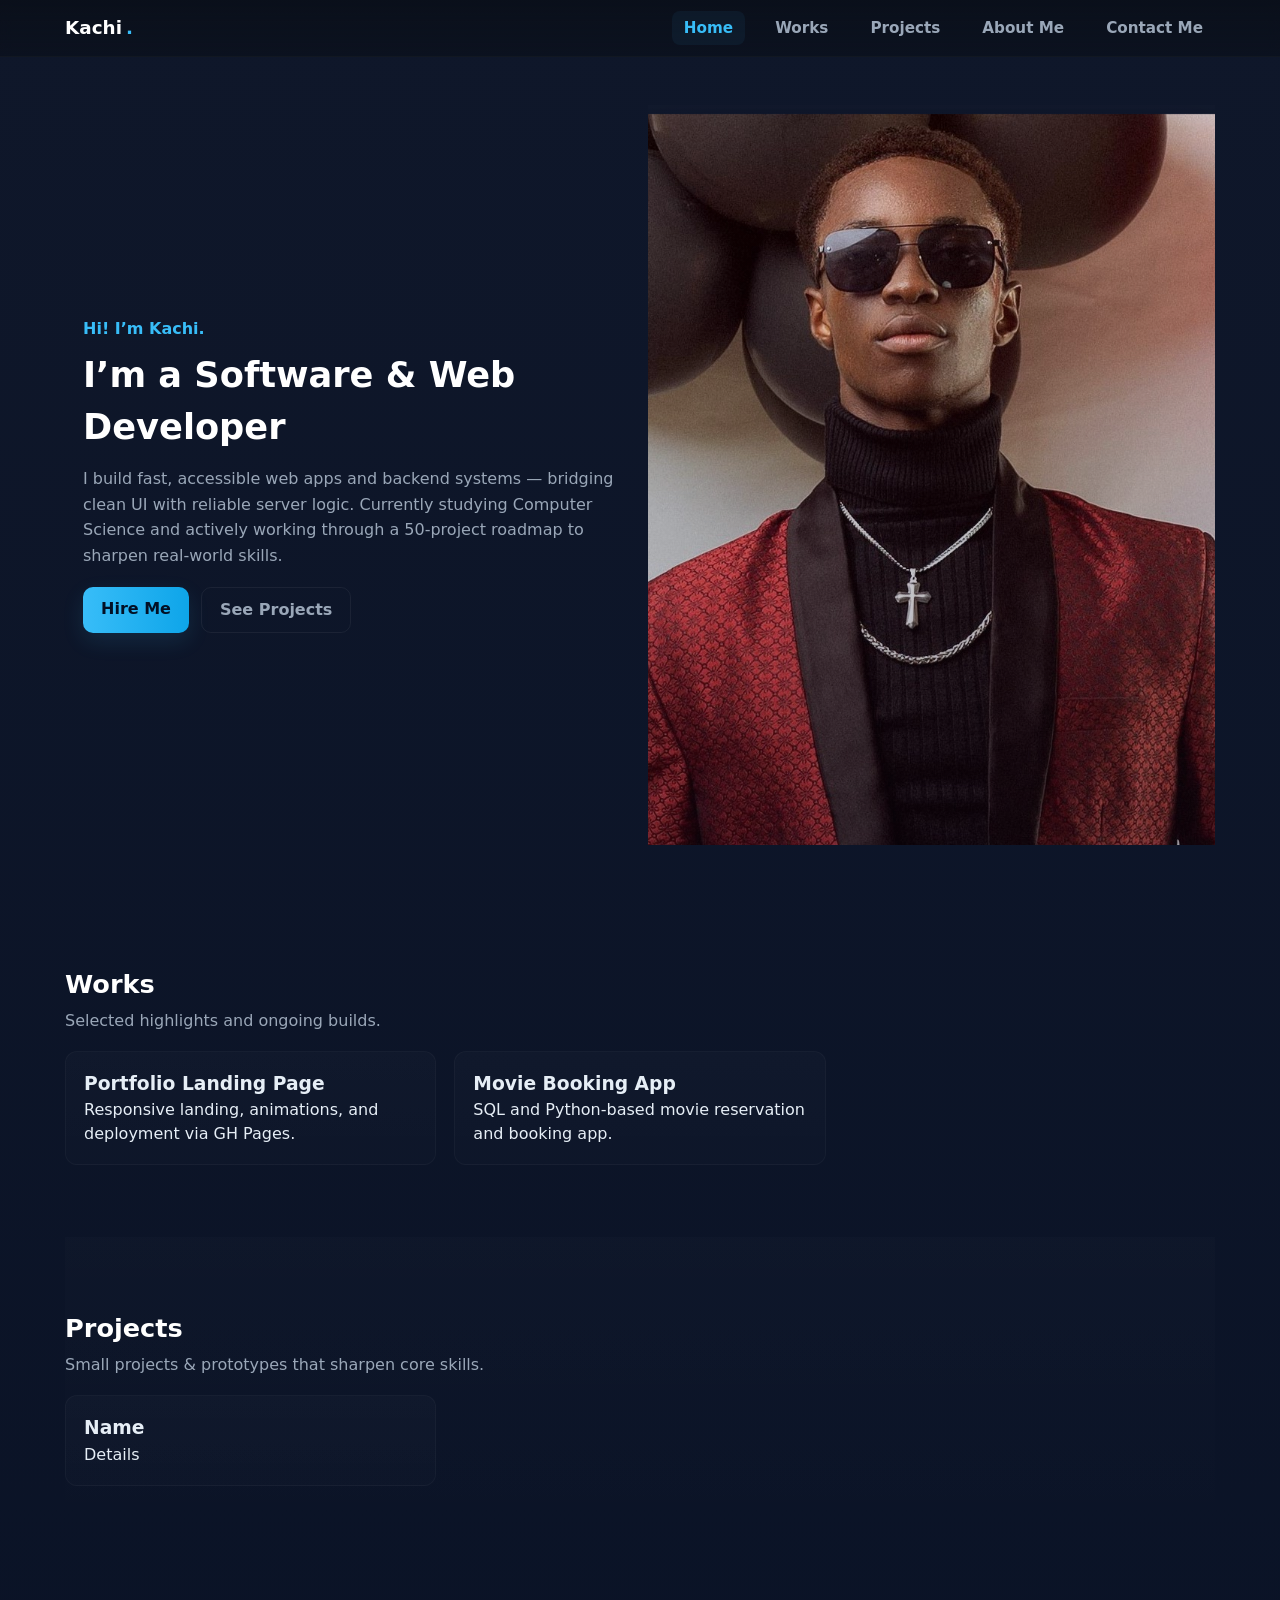
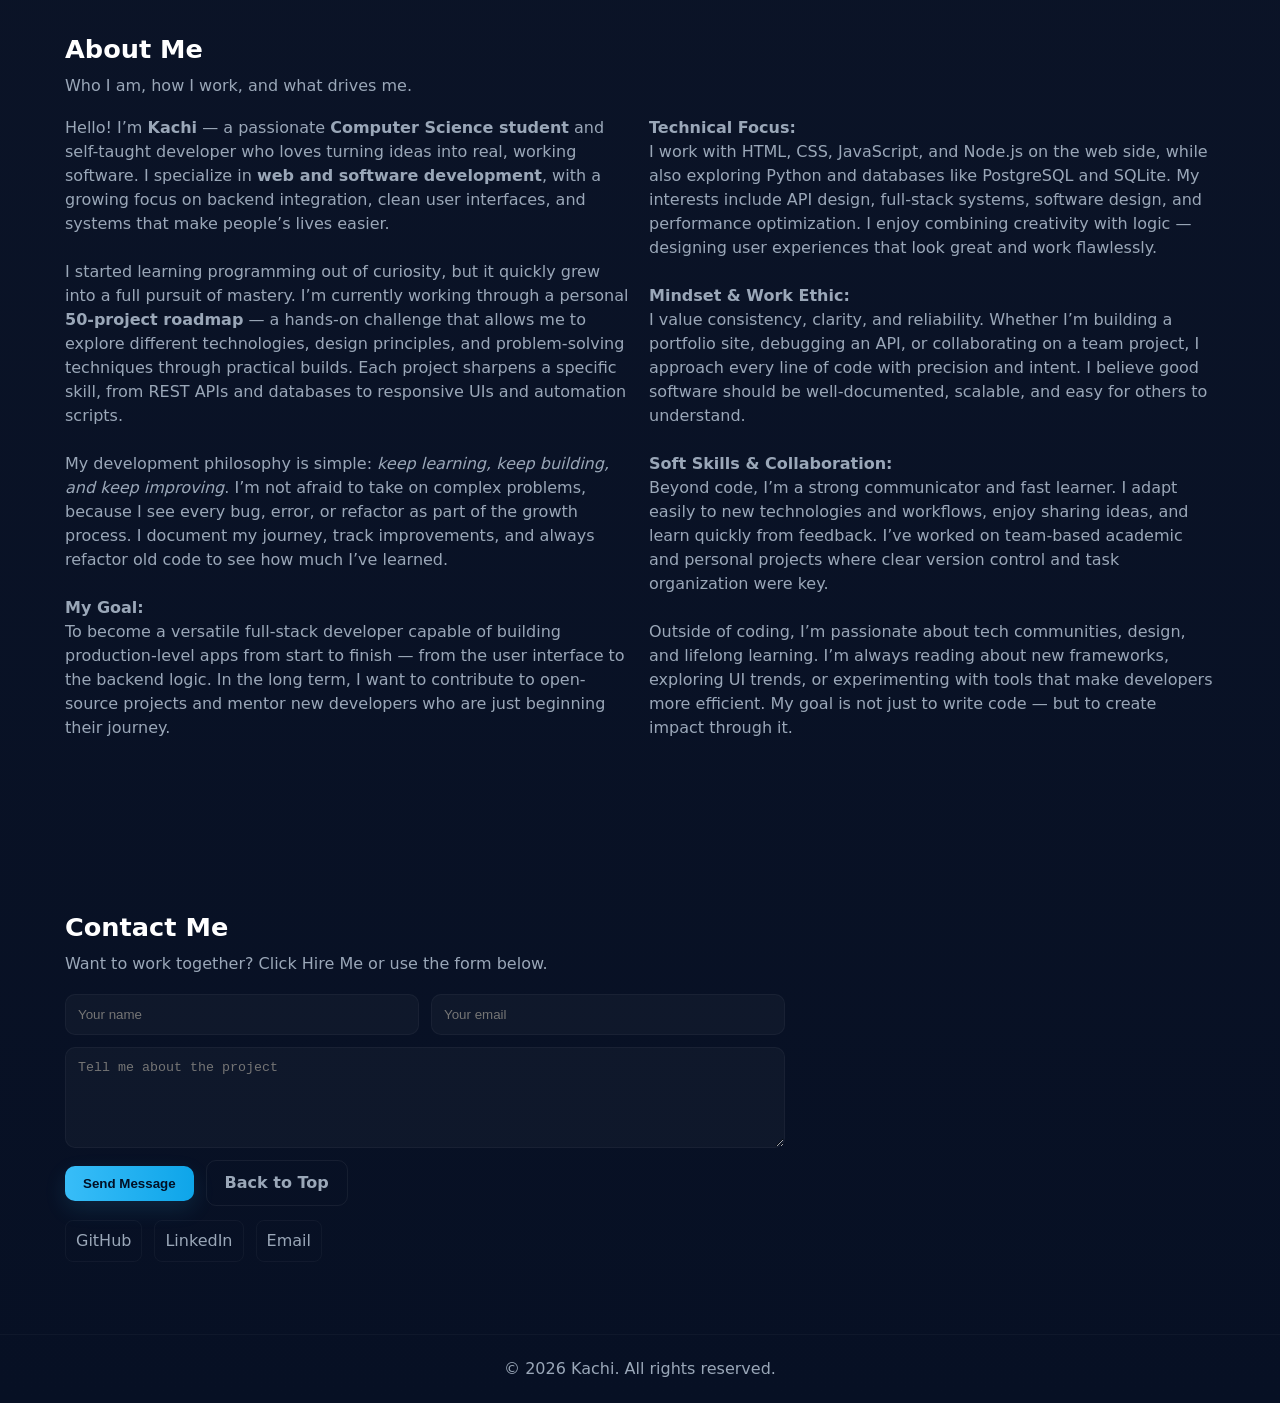
==== index.html @ 2cd8c8a3 "Initial portfolio upload" ====
<!DOCTYPE html>
<html lang="en">
<head>
  <meta charset="utf-8" />
  <meta name="viewport" content="width=device-width, initial-scale=1" />
  <title>Kachi — Software & Web Developer</title>
  <link rel="stylesheet" href="style.css" />
  <script defer src="script.js"></script>
</head>
<body>
  <!-- NAV -->
  <header class="site-header" id="siteHeader">
    <nav class="nav container">
      <a class="brand" href="#home">Kachi<span class="dot">.</span></a>

      <!-- mobile hamburger -->
      <button id="hamburger" class="hamburger" aria-label="Open menu" aria-expanded="false">
        <span class="ham-line"></span>
        <span class="ham-line"></span>
        <span class="ham-line"></span>
      </button>

      <ul class="nav-list" id="navList">
        <li><a href="#home" class="nav-link">Home</a></li>
        <li><a href="#works" class="nav-link">Works</a></li>
        <li><a href="#projects" class="nav-link">Projects</a></li>
        <li><a href="#about" class="nav-link">About Me</a></li>
        <li><a href="#contact" class="nav-link">Contact Me</a></li>
      </ul>
    </nav>
  </header>

  <main>
    <!-- HERO (split layout) -->
    <section id="home" class="hero container">
      <div class="hero-left">
        <div class="intro">
          <p class="lead">Hi! I’m <strong>Kachi</strong>.</p>
          <h1 class="hero-title">I’m a Software &amp; Web Developer</h1>
          <p class="hero-desc">
            I build fast, accessible web apps and backend systems — bridging clean UI with reliable server logic.
            Currently studying Computer Science and actively working through a 50-project roadmap to sharpen real-world skills.
          </p>

          <div class="hero-cta">
            <a class="btn hire-me" href="#contact">Hire Me</a>
            <a class="btn ghost" href="#projects">See Projects</a>
          </div>
        </div>
      </div>

      <div class="hero-right" aria-hidden="true">
        <!-- replace src with your image path -->
        <img src="images/kachi.jpg" alt="Photo of Kachi" class="profile-photo" />
        <div class="photo-overlay" aria-hidden="true"></div>
      </div>
    </section>

    <!-- WORKS -->
    <section id="works" class="section container">
      <h2 class="section-title">Works</h2>
      <p class="section-sub">Selected highlights and ongoing builds.</p>
      <div class="grid">
        <a href="https://github.com/onyedikachinzute/portfolio-site-1" target="_blank" >
        <article class="card"> <h3>Portfolio Landing Page</h3> <p>Responsive landing, animations, and deployment via GH Pages.</p> </article>
        </a>
        <a href="https://github.com/onyedikachinzute/movie-booking-app" target="_blank" >
        <article class="card"> <h3>Movie Booking App</h3> <p>SQL and Python-based movie reservation and booking app.</p> </article>
        </a>
        <!--
        <article class="card"> <h3>Clinic Booking App</h3> <p>Booking, queue management, admin dashboards.</p> </article>
        <article class="card"> <h3>Clinic Booking App</h3> <p>Booking, queue management, admin dashboards.</p> </article>
        <article class="card"> <h3>Clinic Booking App</h3> <p>Booking, queue management, admin dashboards.</p> </article>
        <article class="card"> <h3>Clinic Booking App</h3> <p>Booking, queue management, admin dashboards.</p> </article>
      -->
      </div>
    </section>

    <!-- PROJECTS -->
    <section id="projects" class="section alt container">
      <h2 class="section-title">Projects</h2>
      <p class="section-sub">Small projects & prototypes that sharpen core skills.</p>
      <div class="grid">
        <article class="card"> <h3>Name</h3> <p>Details</p> </article>        <!--
        <article class="card"> <h3>Name</h3> <p>Details</p> </article>
        <article class="card"> <h3>Name</h3> <p>Details</p> </article>
        <article class="card"> <h3>Name</h3> <p>Details</p> </article>
        <article class="card"> <h3>Name</h3> <p>Details</p> </article>
        <article class="card"> <h3>Name</h3> <p>Details</p> </article>
        <article class="card"> <h3>Name</h3> <p>Details</p> </article>
        <article class="card"> <h3>Name</h3> <p>Details</p> </article>
        <article class="card"> <h3>Name</h3> <p>Details</p> </article>
        <article class="card"> <h3>Name</h3> <p>Details</p> </article>
        <article class="card"> <h3>Name</h3> <p>Details</p> </article>
        <article class="card"> <h3>Name</h3> <p>Details</p> </article>
        <article class="card"> <h3>Name</h3> <p>Details</p> </article>
        <article class="card"> <h3>Name</h3> <p>Details</p> </article>
        <article class="card"> <h3>Name</h3> <p>Details</p> </article>
        <article class="card"> <h3>Name</h3> <p>Details</p> </article>
        <article class="card"> <h3>Name</h3> <p>Details</p> </article>
      -->
      </div>
    </section>

    <!-- ABOUT -->
    <section id="about" class="section container">
  <h2 class="section-title">About Me</h2>
  <p class="section-sub">Who I am, how I work, and what drives me.</p>

  <div class="about-grid">
    <div>
      <p>
        Hello! I’m <strong>Kachi</strong> — a passionate <strong>Computer Science student</strong> and self-taught developer 
        who loves turning ideas into real, working software. I specialize in 
        <strong>web and software development</strong>, with a growing focus on backend integration, clean user interfaces, 
        and systems that make people’s lives easier.
      </p><br>

      <p>
        I started learning programming out of curiosity, but it quickly grew into a full pursuit of mastery. 
        I’m currently working through a personal <strong>50-project roadmap</strong> — a hands-on challenge that allows me 
        to explore different technologies, design principles, and problem-solving techniques through practical builds. 
        Each project sharpens a specific skill, from REST APIs and databases to responsive UIs and automation scripts.
      </p><br>

      <p>
        My development philosophy is simple: <em>keep learning, keep building, and keep improving</em>. 
        I’m not afraid to take on complex problems, because I see every bug, error, or refactor as part of the growth process. 
        I document my journey, track improvements, and always refactor old code to see how much I’ve learned.
      </p><br>

      <p>
        <strong>My Goal:</strong><br>
        To become a versatile full-stack developer capable of building production-level apps from start to finish — 
        from the user interface to the backend logic. In the long term, I want to contribute to open-source projects 
        and mentor new developers who are just beginning their journey.
      </p><br>
    </div>

    <div>
      <p>
        <strong>Technical Focus:</strong><br>
        I work with HTML, CSS, JavaScript, and Node.js on the web side, while also exploring Python and databases like 
        PostgreSQL and SQLite. My interests include API design, full-stack systems, software design, and performance optimization. 
        I enjoy combining creativity with logic — designing user experiences that look great and work flawlessly.
      </p><br>

      <p>
        <strong>Mindset & Work Ethic:</strong><br>
        I value consistency, clarity, and reliability. Whether I’m building a portfolio site, debugging an API, 
        or collaborating on a team project, I approach every line of code with precision and intent. 
        I believe good software should be well-documented, scalable, and easy for others to understand.
      </p><br>

      <p>
        <strong>Soft Skills & Collaboration:</strong><br>
        Beyond code, I’m a strong communicator and fast learner. I adapt easily to new technologies and workflows, 
        enjoy sharing ideas, and learn quickly from feedback. I’ve worked on team-based academic and personal projects 
        where clear version control and task organization were key.
      </p><br>



      <p>
        Outside of coding, I’m passionate about tech communities, design, and lifelong learning. 
        I’m always reading about new frameworks, exploring UI trends, or experimenting with tools that make developers more efficient. 
        My goal is not just to write code — but to create impact through it.
      </p><br>
    </div>
  </div>
</section>


    <!-- CONTACT -->
    <section id="contact" class="section contact container">
      <h2 class="section-title">Contact Me</h2>
      <p class="section-sub">Want to work together? Click Hire Me or use the form below.</p>

      <!-- left-aligned form (constrained width) -->

      <form action="https://formspree.io/f/xvgvzglr" method="POST" class="contact-form" target="_blank">
        <div class="form-row">
          <input type="text" name="name" placeholder="Your name" required />
          <input type="email" name="email" placeholder="Your email" required />
        </div>

        <textarea name="message" placeholder="Tell me about the project" rows="5" required></textarea>

        <div class="form-actions">
          <button class="btn hire-me" type="submit">Send Message</button>
          <a class="btn ghost" href="#home">Back to Top</a>
        </div>
      </form>


      <!-- Social & email links (replace # with your URLs) -->
      <div class="contact-links">
        <a href="https://github.com/onyedikachinzute/" target="_blank" class="link">GitHub</a>
        <a href="https://ng.linkedin.com/in/onyedikachi-nzute-b30162331" target="_blank" class="link">LinkedIn</a>
        <a href="mailto:onyedikachinzute@gmail.com" target="_blank" class="link">Email</a>
      </div>
    </section>

    <footer class="site-footer">
      <div class="container">
        <p>© <span id="yr"></span> Kachi. All rights reserved.</p>
      </div>
    </footer>
  </main>

  <!-- Fixed Back-to-top button (always exists in DOM) -->
  <a href="#home" id="backToTop" class="back-to-top" aria-label="Back to top">↑</a>
</body>
</html>
---- style.css ----
/* -------------------------
   Variables & light resets
   Cleaned and simplified
   ------------------------- */
:root{
  --bg: #0f172a;
  --header-height: 64px; /* adjust if your header height changes */
  --accent: #38bdf8;
  --muted: #9aa7b8;
  --container: 1150px;
  --glass: rgba(255,255,255,0.03);
  --card-radius: 12px;
}

* { box-sizing: border-box; margin: 0; padding: 0; }
html { scroll-padding-top: calc(var(--header-height) + 8px); scroll-behavior: smooth; }
body {
  min-height: 100vh;
  font-family: Inter, system-ui, -apple-system, "Segoe UI", Roboto, "Helvetica Neue", Arial;
  background: linear-gradient(180deg, var(--bg), #071024);
  color: #e6eef6;
  -webkit-font-smoothing: antialiased;
  line-height: 1.5;
}

/* container */
.container { width: calc(100% - 32px); max-width: var(--container); margin: 0 auto; }

/* -------------------------
   Header / nav
   ------------------------- */
.site-header {
  position: sticky;
  top: 0;
  z-index: 2000;
  backdrop-filter: blur(6px);
  background: linear-gradient(180deg, rgba(10,15,25,0.90), rgba(10,15,25,0.60));
  border-bottom: 1px solid rgba(255,255,255,0.03);
  transition: transform .35s ease, box-shadow .25s ease;
}

/* header hidden when scrolling down */
.site-header.hide { transform: translateY(-100%); }

.nav {
  display: flex;
  align-items: center;
  justify-content: space-between;
  padding: 14px 0;
}

/* brand */
.brand { font-weight: 700; font-size: 1.15rem; color: #fff; text-decoration: none; }
.brand .dot { color: var(--accent); margin-left: 4px; }

/* nav list (desktop) */
.nav-list { list-style: none; display: flex; gap: 18px; align-items: center; }
.nav-link {
  color: var(--muted); text-decoration: none; padding: 8px 12px; border-radius: 8px;
  transition: color .2s, transform .18s;
  font-weight: 600; font-size: .95rem;
}
.nav-link:hover { color: #fff; transform: translateY(-3px); }
.nav-link.active { color: var(--accent); background: rgba(56,189,248,0.06); }

/* hamburger (mobile) */
.hamburger { display: none; background: none; border: 0; cursor: pointer; padding: 6px; }
.hamburger .ham-line { display: block; width: 22px; height: 2px; background: var(--accent); margin: 4px 0; border-radius: 2px; }

/* -------------------------
   HERO (split layout)
   ------------------------- */
.hero {
  display: grid;
  grid-template-columns: 1fr 1fr;
  gap: 1rem;
  padding: 48px 0;
  min-height: calc(100vh - var(--header-height));
  align-items: stretch;
}

/* left column */
.hero-left { display: flex; align-items: center; }
.intro { max-width: 680px; padding: 48px 18px; animation: enterUp .6s ease both; }
.lead { color: var(--accent); font-weight: 700; margin-bottom: 8px; }
.hero-title { font-size: 2.2rem; margin: 8px 0; color: #fff; }
.hero-desc { color: var(--muted); margin: 12px 0 18px; line-height: 1.6; }

/* CTAs */
.hero-cta { display: flex; gap: 12px; }
.btn {
  display: inline-block; padding: 10px 18px; border-radius: 10px; font-weight: 700; text-decoration: none;
  transition: transform .18s, box-shadow .18s;
}
.hire-me {
  background: linear-gradient(90deg, var(--accent), #0ea5e9); color: #021025; border: 0;
  box-shadow: 0 8px 22px rgba(56,189,248,0.12);
}
.hire-me:hover { transform: translateY(-4px); box-shadow: 0 14px 36px rgba(56,189,248,0.14); }
.btn.ghost { background: transparent; border: 1px solid rgba(255,255,255,0.06); color: var(--muted); }
.btn.ghost:hover { color: #fff; transform: translateY(-3px); }

/* right column (photo) */
.hero-right {
  position: relative; display: flex; align-items: center; justify-content: center; overflow: hidden;
  background: linear-gradient(180deg, rgba(255,255,255,0.02), rgba(255,255,255,0.00));
}
.profile-photo {
  width: 100%; height: 100%; max-width: 760px; max-height: 720px; object-fit: cover; display:block;
  transform: scale(1.02); opacity: 0; animation: photoEnter .8s .15s forwards; border-radius: 6px;
  box-shadow: 0 30px 80px rgba(2,6,23,0.6);
}
.photo-overlay { position: absolute; inset: 0; pointer-events: none; background: linear-gradient(180deg, rgba(2,6,23,0.0), rgba(2,6,23,0.35)); }

/* -------------------------
   Sections
   ------------------------- */
.section { padding: 72px 0; }
.section-title { font-size: 1.6rem; color: #fff; margin-bottom: 6px; }
.section-sub { color: var(--muted); margin-bottom: 18px; }

.grid { display: grid; grid-template-columns: repeat(3, 1fr); gap: 18px; }

.grid a {
  color: inherit;
  text-decoration: none;
}

.grid a:hover{
  color: lightseagreen;
  transition: 0.5 ease;
}

.card {
  background: linear-gradient(180deg, rgba(255,255,255,0.02), rgba(255,255,255,0.01));
  border: 1px solid rgba(255,255,255,0.03);
  padding: 18px; border-radius: var(--card-radius);
  transition: transform .22s, box-shadow .22s;
}
.card:hover { transform: translateY(-8px); box-shadow: 0 20px 50px rgba(2,6,23,0.6); }
.section.alt { background: linear-gradient(180deg, rgba(255,255,255,0.01), rgba(255,255,255,0.00)); }

/* about grid */
.about-grid { display: grid; grid-template-columns: 1fr 1fr; gap: 18px; color: var(--muted); }

/* contact form - left aligned and constrained */
.contact-form {
  width: 100%;
  max-width: 720px; /* left-aligned width */
  margin: 18px 0 0 0;
  display: flex; flex-direction: column; gap: 12px;
}
.form-row { display: flex; gap: 12px; }
.form-row input, textarea, input[type="text"], input[type="email"] {
  background: var(--glass); border: 1px solid rgba(255,255,255,0.04); padding: 12px; border-radius: 10px; color: #fff; width: 100%;
}
.form-actions { display: flex; gap: 12px; align-items: center; }

/* contact links below form */
.contact-links { margin-top: 14px; display: flex; gap: 12px; align-items: center; }
.contact-links .link {
  color: var(--muted); text-decoration: none; border: 1px solid rgba(255,255,255,0.04); padding: 8px 10px; border-radius: 8px;
}
.contact-links .link:hover { color: #fff; border-color: rgba(56,189,248,0.12); }

/* footer */
.site-footer { padding: 22px 0; background: transparent; border-top: 1px solid rgba(255,255,255,0.03); }
.site-footer p { color: var(--muted); text-align: center; }

/* -------------------------
   Back-to-top button (fixed bottom-left)
   ------------------------- */
.back-to-top {
  position: fixed;
  left: 20px;
  bottom: 20px;
  z-index: 3000;
  width: 48px;
  height: 48px;
  border-radius: 50%;
  display: inline-flex; align-items: center; justify-content: center;
  background: var(--accent);
  color: #021025;
  text-decoration: none;
  font-weight: 700;
  box-shadow: 0 6px 18px rgba(56,189,248,0.25);
  opacity: 0; pointer-events: none; transform: translateY(6px);
  transition: opacity .28s ease, transform .28s ease;
}
.back-to-top.show { opacity: 1; pointer-events: auto; transform: translateY(0); }
.back-to-top:hover { transform: translateY(-4px); background: #0ea5e9; }

/* -------------------------
   Responsive rules (mobile)
   ------------------------- */
@media (max-width: 980px) {
  .hero { grid-template-columns: 1fr; gap: 18px; padding: 28px 0; min-height: 80vh; }
  .hero-right { order: -1; padding-top: 18px; }
  .profile-photo { max-width: 420px; border-radius: 14px; }
  .grid { grid-template-columns: repeat(2, 1fr); }
  .about-grid { grid-template-columns: 1fr; }
}

@media (max-width: 680px) {
  /* mobile nav becomes bottom sliding menu */
  .hamburger { display: block; }
  .nav-list {
    position: fixed;
    left: 0; right: 0; bottom: 0;
    background: #071023;
    padding: 18px 20px;
    display: flex;
    flex-direction: column;
    gap: 10px;
    transform: translateY(100%);
    transition: transform .28s ease;
    z-index: 2500;
  }
  .nav-list.open { transform: translateY(0); }
  .container { width: calc(100% - 28px); }
  .grid { grid-template-columns: 1fr; }
  .hero-title { font-size: 1.5rem; }
  .hero-desc { font-size: .98rem; }
  .btn { padding: 10px 16px; }
  .intro { padding: 8px 6px; }
}

/* Slight entrance animations */
@keyframes enterUp { from { opacity: 0; transform: translateY(12px); } to { opacity: 1; transform: translateY(0); } }
@keyframes photoEnter { from { opacity: 0; transform: scale(1.05) translateY(30px); } to { opacity: 1; transform: scale(1.02) translateY(6px); } }
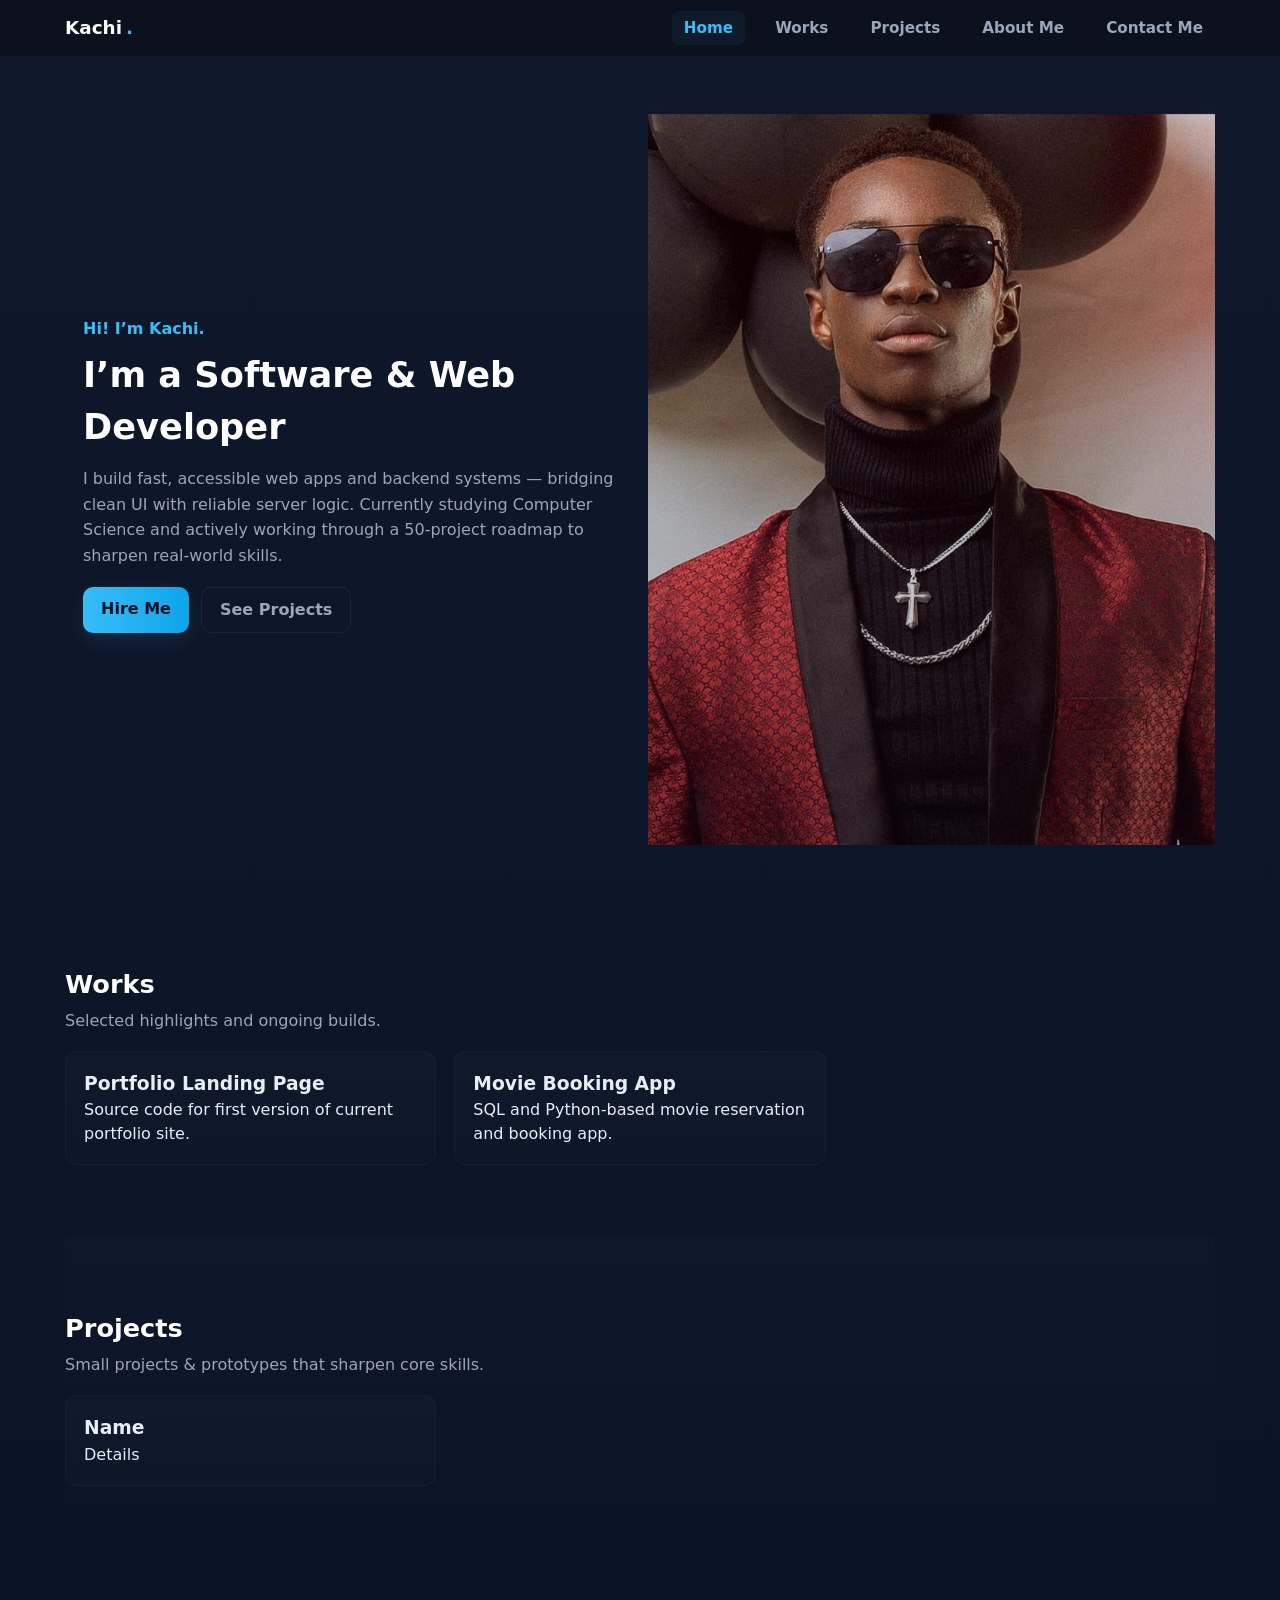
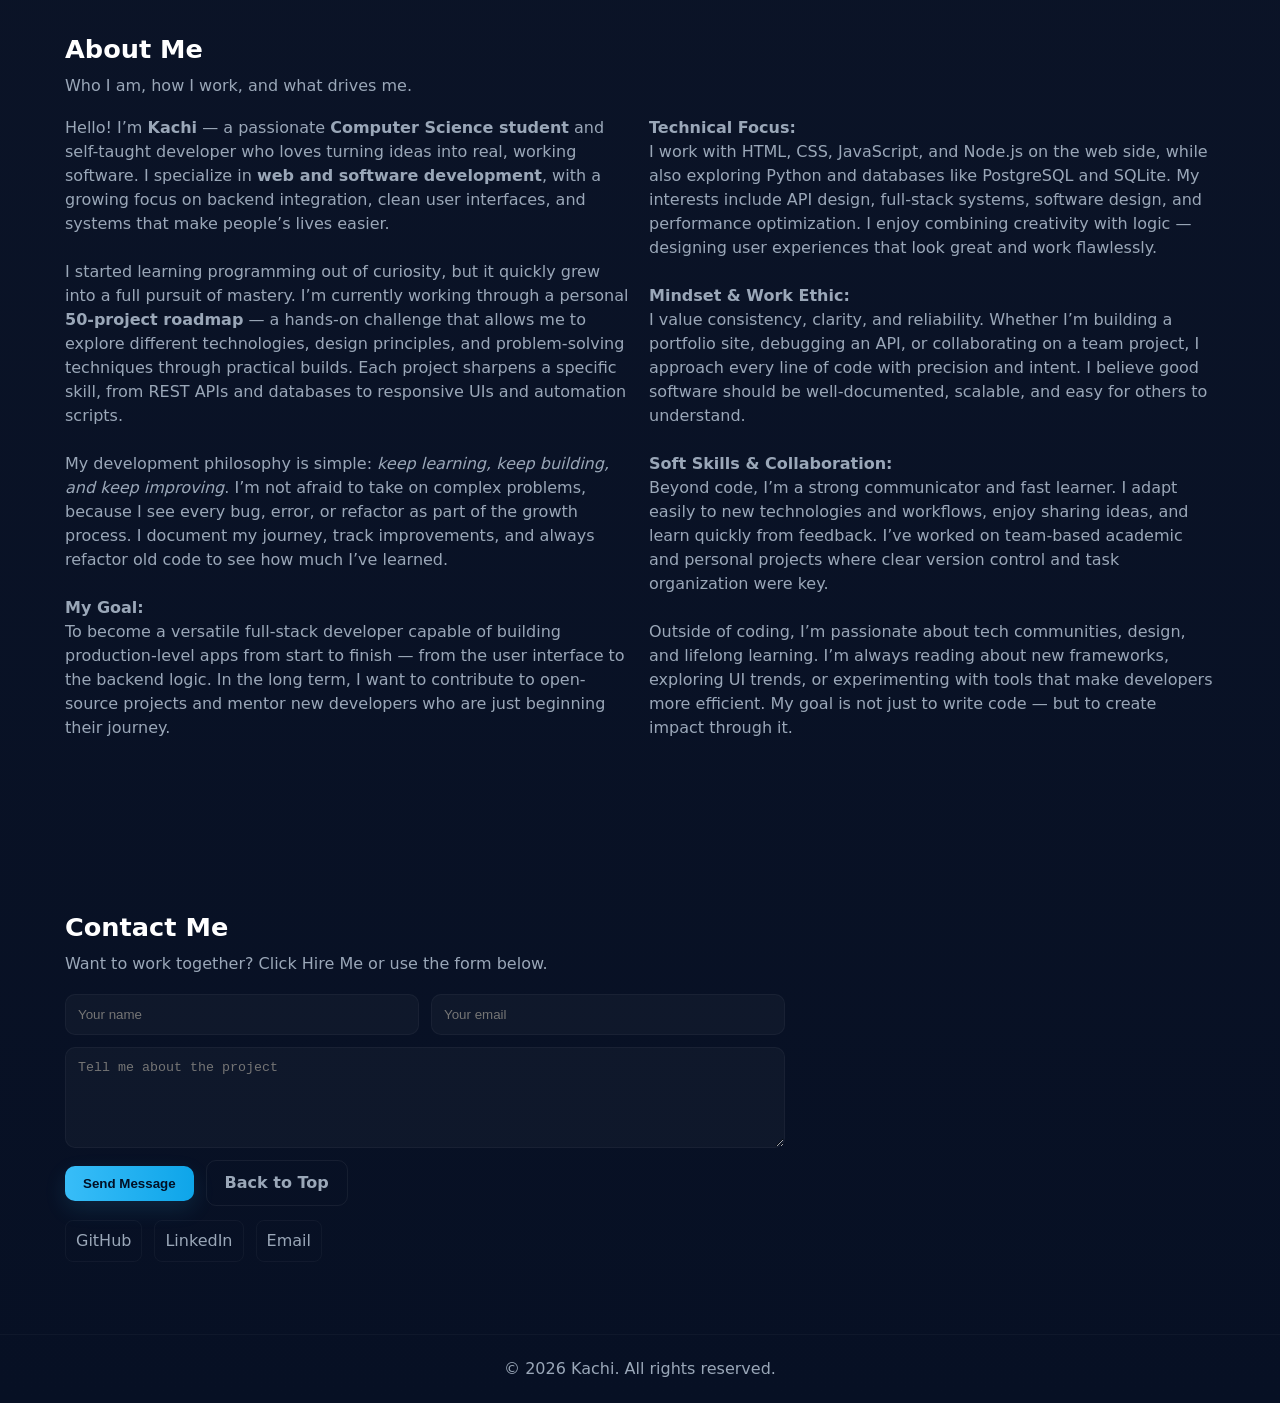
==== commit 35fb05a9: "Update description for Portfolio Landing Page" ====
--- a/index.html
+++ b/index.html
@@ -62,7 +62,7 @@
       <p class="section-sub">Selected highlights and ongoing builds.</p>
       <div class="grid">
         <a href="https://github.com/onyedikachinzute/portfolio-site-1" target="_blank" >
-        <article class="card"> <h3>Portfolio Landing Page</h3> <p>Responsive landing, animations, and deployment via GH Pages.</p> </article>
+        <article class="card"> <h3>Portfolio Landing Page</h3> <p>Source code for first version of current portfolio site.</p> </article>
         </a>
         <a href="https://github.com/onyedikachinzute/movie-booking-app" target="_blank" >
         <article class="card"> <h3>Movie Booking App</h3> <p>SQL and Python-based movie reservation and booking app.</p> </article>
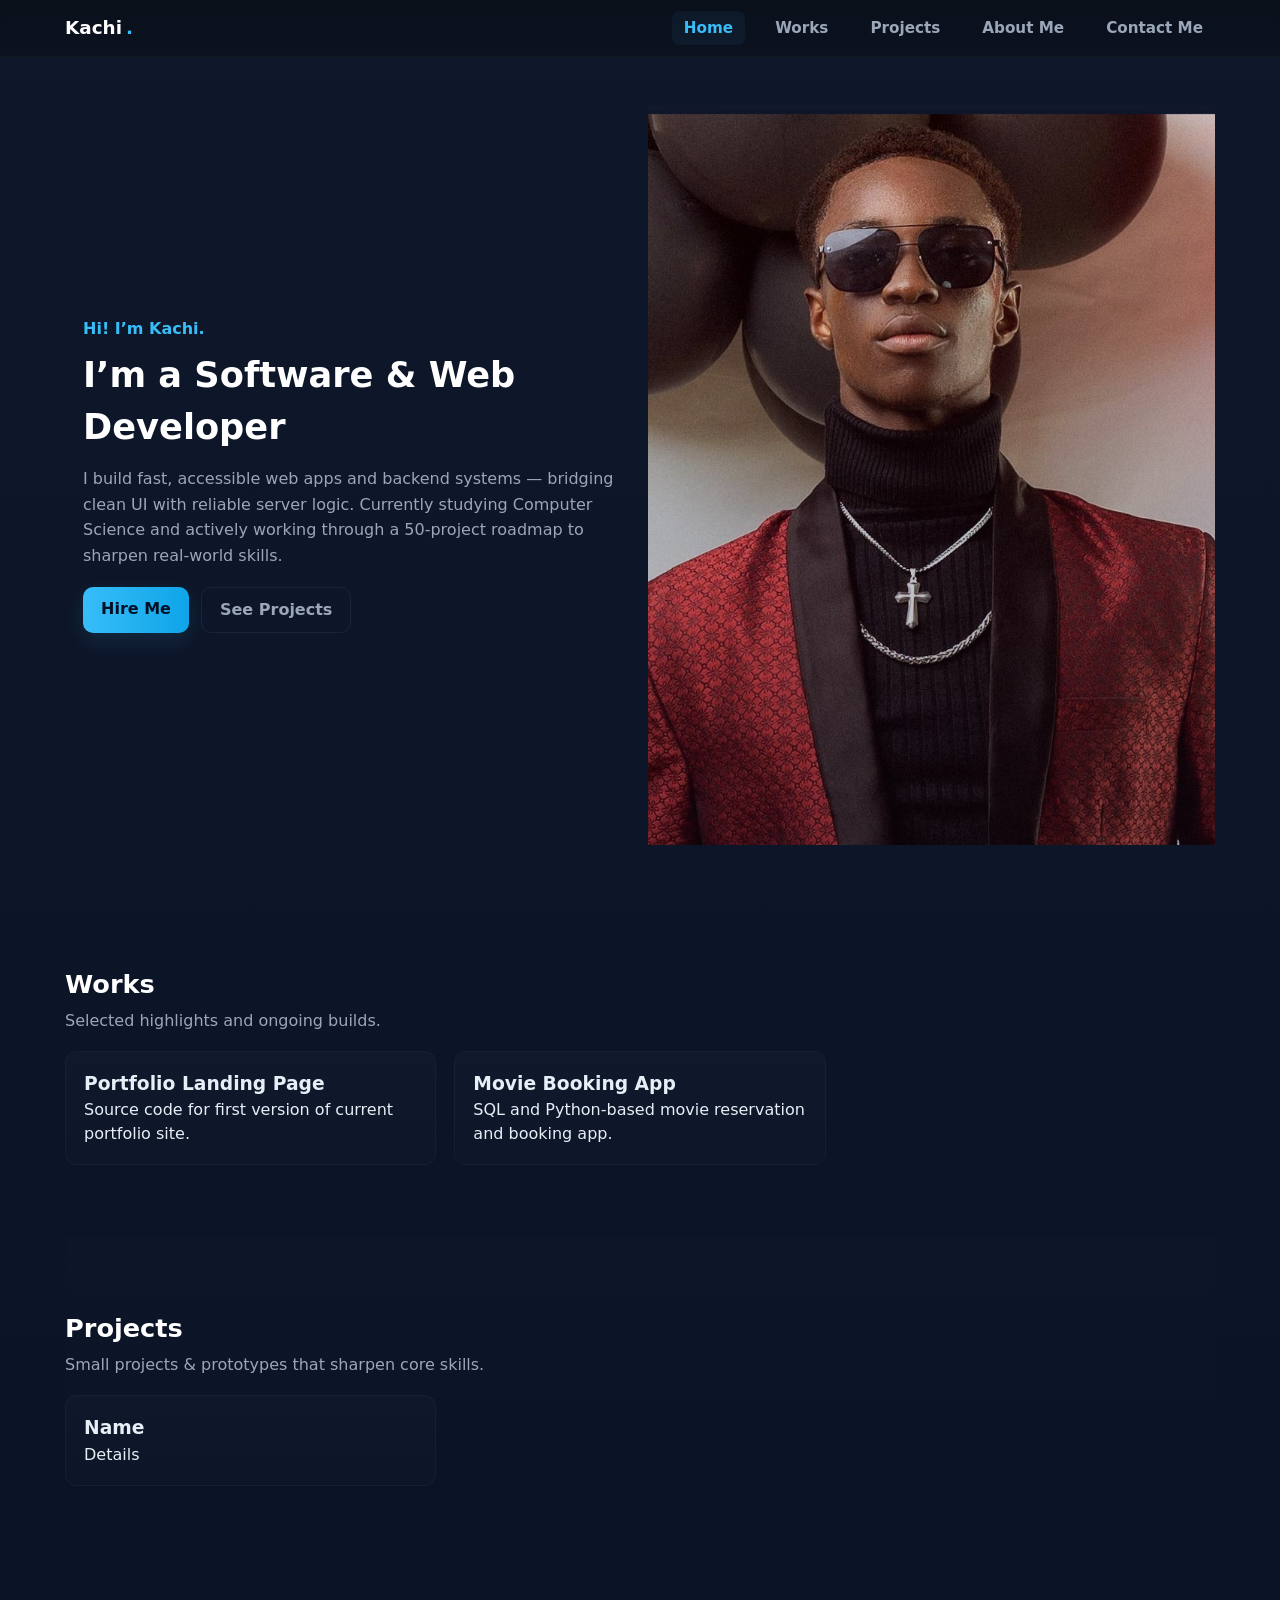
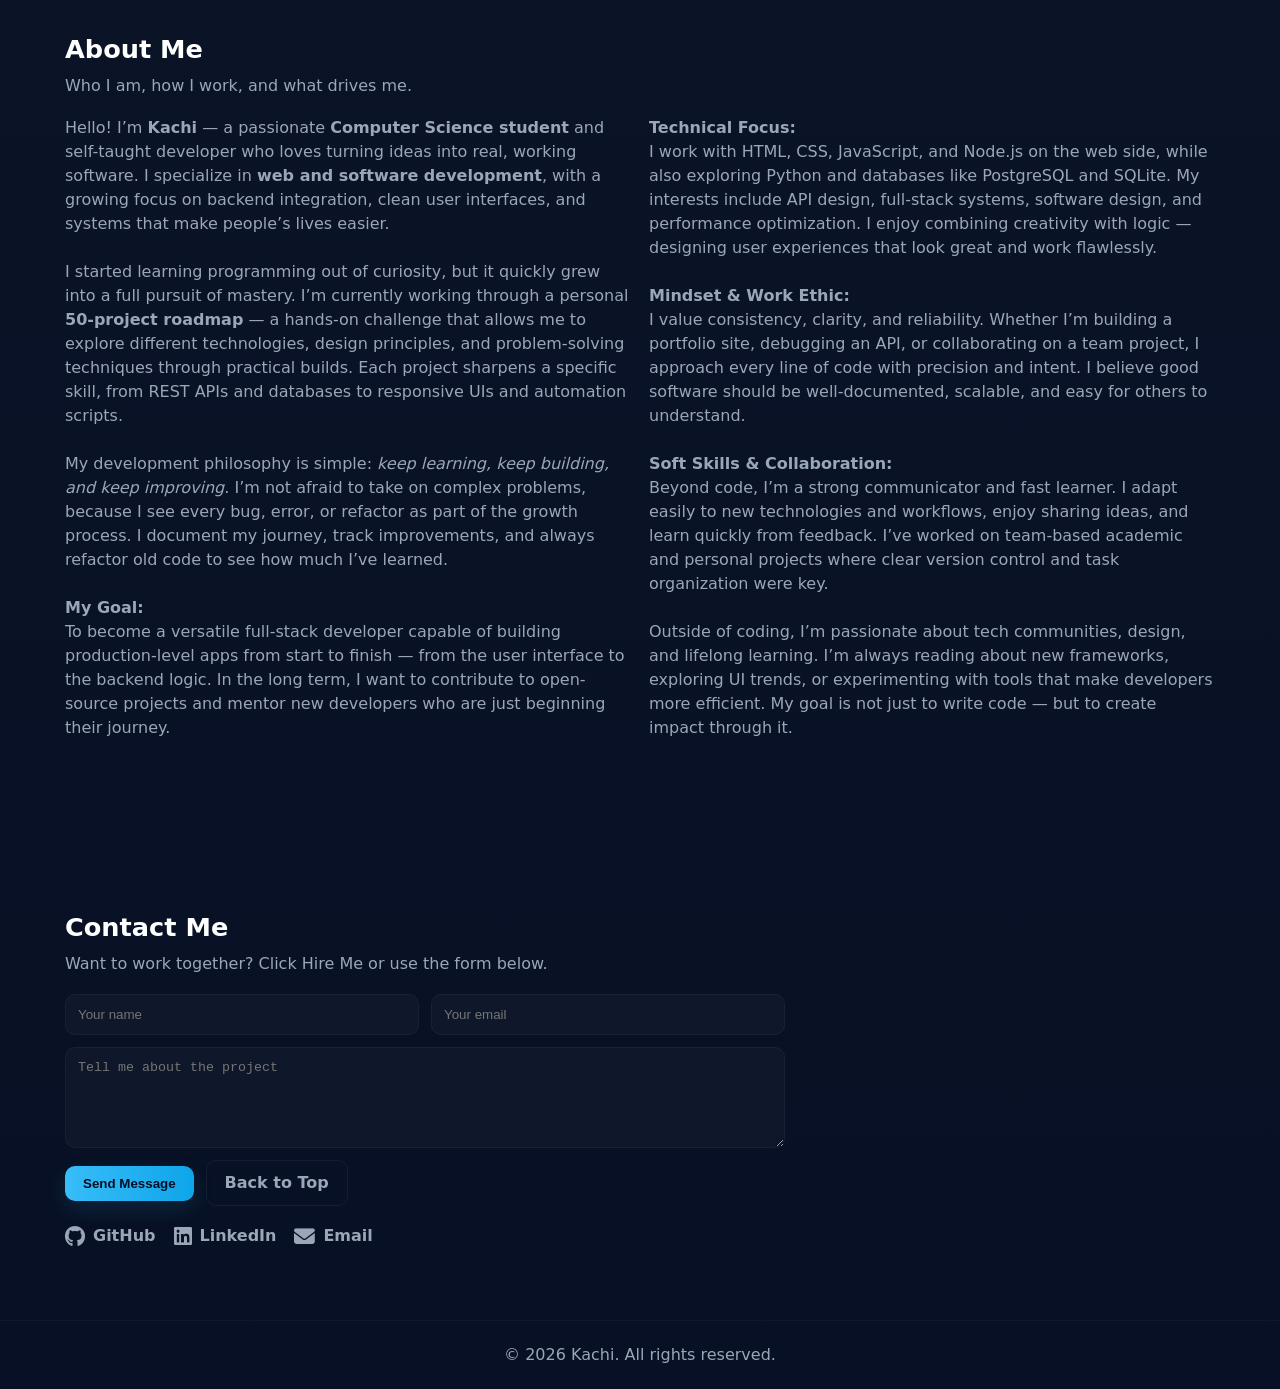
==== commit 32db0cbf: "More Design Changes" ====
--- a/index.html
+++ b/index.html
@@ -3,9 +3,30 @@
 <head>
   <meta charset="utf-8" />
   <meta name="viewport" content="width=device-width, initial-scale=1" />
-  <title>Kachi — Software & Web Developer</title>
+  <title>Kachi - Software & Web Developer</title>
   <link rel="stylesheet" href="style.css" />
+  <link rel="icon" type="image/png" href="images/favicon.png" />
+  <!-- Primary Meta Tags -->
+  <meta name="title" content="Kachi — Software & Web Developer">
+  <meta name="description" content="Portfolio of Onyedikachi Nzute — Software & Web Developer. Explore my projects, skills, and experience in full-stack web development and backend integration.">
+
+  <!-- Open Graph / Facebook -->
+  <meta property="og:type" content="website">
+  <meta property="og:url" content="https://onyedikachinzute.github.io/">
+  <meta property="og:title" content="Kachi — Software & Web Developer">
+  <meta property="og:description" content="Explore my developer portfolio, featuring real-world web and software projects built from scratch.">
+  <meta property="og:image" content="https://onyedikachinzute.github.io/images/kachi.jpg">
+
+  <!-- Twitter -->
+  <meta name="twitter:card" content="summary_large_image">
+  <meta name="twitter:title" content="Kachi — Software & Web Developer">
+  <meta name="twitter:description" content="Portfolio of Onyedikachi Nzute — Software & Web Developer.">
+  <meta name="twitter:image" content="https://onyedikachinzute.github.io/images/kachi.jpg">
+
   <script defer src="script.js"></script>
+  <!-- Font Awesome CDN -->
+  <link rel="stylesheet" href="https://cdnjs.cloudflare.com/ajax/libs/font-awesome/6.5.0/css/all.min.css">
+
 </head>
 <body>
   <!-- NAV -->
@@ -195,10 +216,17 @@
 
       <!-- Social & email links (replace # with your URLs) -->
       <div class="contact-links">
-        <a href="https://github.com/onyedikachinzute/" target="_blank" class="link">GitHub</a>
-        <a href="https://ng.linkedin.com/in/onyedikachi-nzute-b30162331" target="_blank" class="link">LinkedIn</a>
-        <a href="mailto:onyedikachinzute@gmail.com" target="_blank" class="link">Email</a>
-      </div>
+        <a href="https://github.com/onyedikachinzute" class="link" target="_blank">
+          <i class="fab fa-github"></i> GitHub
+        </a>
+        <a href="https://linkedin.com/in/onyedikachinzute" class="link" target="_blank">
+          <i class="fab fa-linkedin"></i> LinkedIn
+        </a>
+        <a href="mailto:onyedikachinzute@gmail.com" class="link">
+          <i class="fas fa-envelope"></i> Email
+        </a>
+      </div>
+
     </section>
 
     <footer class="site-footer">
--- a/style.css
+++ b/style.css
@@ -124,11 +124,13 @@
 .grid a {
   color: inherit;
   text-decoration: none;
+  transition: color 0.3s ease, text-shadow 0.3s ease, transform 0.3s ease;
 }
 
 .grid a:hover{
-  color: lightseagreen;
-  transition: 0.5 ease;
+  color: var(--accent);
+  transform: translateY(-3px);
+  text-shadow: 0 0 12px rgba(56, 189, 248, 0.8)
 }
 
 .card {
@@ -157,11 +159,40 @@
 .form-actions { display: flex; gap: 12px; align-items: center; }
 
 /* contact links below form */
-.contact-links { margin-top: 14px; display: flex; gap: 12px; align-items: center; }
+/* ---- Contact links with glowing hover ---- */
+.contact-links {
+  display: flex;
+  gap: 18px;
+  justify-content: flex-start;
+  margin-top: 18px;
+}
+
 .contact-links .link {
-  color: var(--muted); text-decoration: none; border: 1px solid rgba(255,255,255,0.04); padding: 8px 10px; border-radius: 8px;
-}
-.contact-links .link:hover { color: #fff; border-color: rgba(56,189,248,0.12); }
+  display: inline-flex;
+  align-items: center;
+  gap: 8px;
+  color: var(--muted);
+  text-decoration: none;
+  font-weight: 600;
+  transition: color 0.3s ease, text-shadow 0.3s ease, transform 0.3s ease;
+}
+
+.contact-links .link i {
+  font-size: 1.3rem;
+  transition: color 0.3s ease, text-shadow 0.3s ease;
+}
+
+/* Glow effect on hover */
+.contact-links .link:hover {
+  color: var(--accent);
+  transform: translateY(-3px);
+  text-shadow: 0 0 8px rgba(56, 189, 248, 0.7);
+}
+
+.contact-links .link:hover i {
+  color: var(--accent);
+  text-shadow: 0 0 12px rgba(56, 189, 248, 0.8);
+}
 
 /* footer */
 .site-footer { padding: 22px 0; background: transparent; border-top: 1px solid rgba(255,255,255,0.03); }
@@ -201,30 +232,98 @@
   .about-grid { grid-template-columns: 1fr; }
 }
 
-@media (max-width: 680px) {
+@media (max-width: 768px) {
   /* mobile nav becomes bottom sliding menu */
-  .hamburger { display: block; }
+  .hamburger {
+    display: block;
+    z-index: 3001;
+    background: none;
+    border: none;
+    cursor: pointer;
+  }
+
+  .site-header {
+    position: fixed;
+    top: 0;
+    left: 0; right: 0;
+    z-index: 3000;
+    background: rgba(10, 15, 25, 0.95);
+    backdrop-filter: blur(6px);
+  }
+
+  .nav {
+    padding: 12px 20px
+  }
+
   .nav-list {
     position: fixed;
-    left: 0; right: 0; bottom: 0;
+    top: var(--header-height);
+    left: 0;
+    right: 0;
     background: #071023;
-    padding: 18px 20px;
-    display: flex;
     flex-direction: column;
-    gap: 10px;
-    transform: translateY(100%);
-    transition: transform .28s ease;
-    z-index: 2500;
+    align-items: flex-start;
+    padding: 20px;
+    gap: 14px;
+    transform: translateY(-120%);
+    transition: transform 0.3s ease;
+    border-top: 1px solid rgba(255, 255, 255, 0.08);
+    z-index: 2999;
   }
   .nav-list.open { transform: translateY(0); }
+  
+  /* Style each link */
+  .nav-link {
+    display: block;
+    width: 100%;
+    padding: 10px 0;
+    font-size: 1rem;
+    color: var(--muted);
+  }
+
+    .nav-link:hover {
+    color: #fff;
+    background: rgba(255, 255, 255, 0.03);
+  }
   .container { width: calc(100% - 28px); }
   .grid { grid-template-columns: 1fr; }
+
+  .hero {
+    grid-template-columns: 1fr;
+    min-height: 80vh;
+    padding-top: calc(var(--header-height) + 20px);
+  }
+
+  .hero-right {
+  order: -1;
+  padding-top: 18px;
+}
+
   .hero-title { font-size: 1.5rem; }
   .hero-desc { font-size: .98rem; }
   .btn { padding: 10px 16px; }
-  .intro { padding: 8px 6px; }
+  .intro { padding: 12px 10px; }
+
+  .back-to-top {
+  bottom: 80px;
+  }
 }
 
 /* Slight entrance animations */
 @keyframes enterUp { from { opacity: 0; transform: translateY(12px); } to { opacity: 1; transform: translateY(0); } }
 @keyframes photoEnter { from { opacity: 0; transform: scale(1.05) translateY(30px); } to { opacity: 1; transform: scale(1.02) translateY(6px); } }
+
+/* Scroll reveal animation styles */
+.section, .hero-left, .hero-right, .card {
+  opacity: 0;
+  transform: translateY(40px);
+  transition: opacity 0.8s ease, transform 0.8s ease;
+}
+
+.section.visible, .hero-left.visible, .hero-right.visible, .card.visible {
+  opacity: 1;
+  transform: translateY(0);
+}
+/* -------------------------
+   END OF STYLE.CSS
+   ------------------------- */
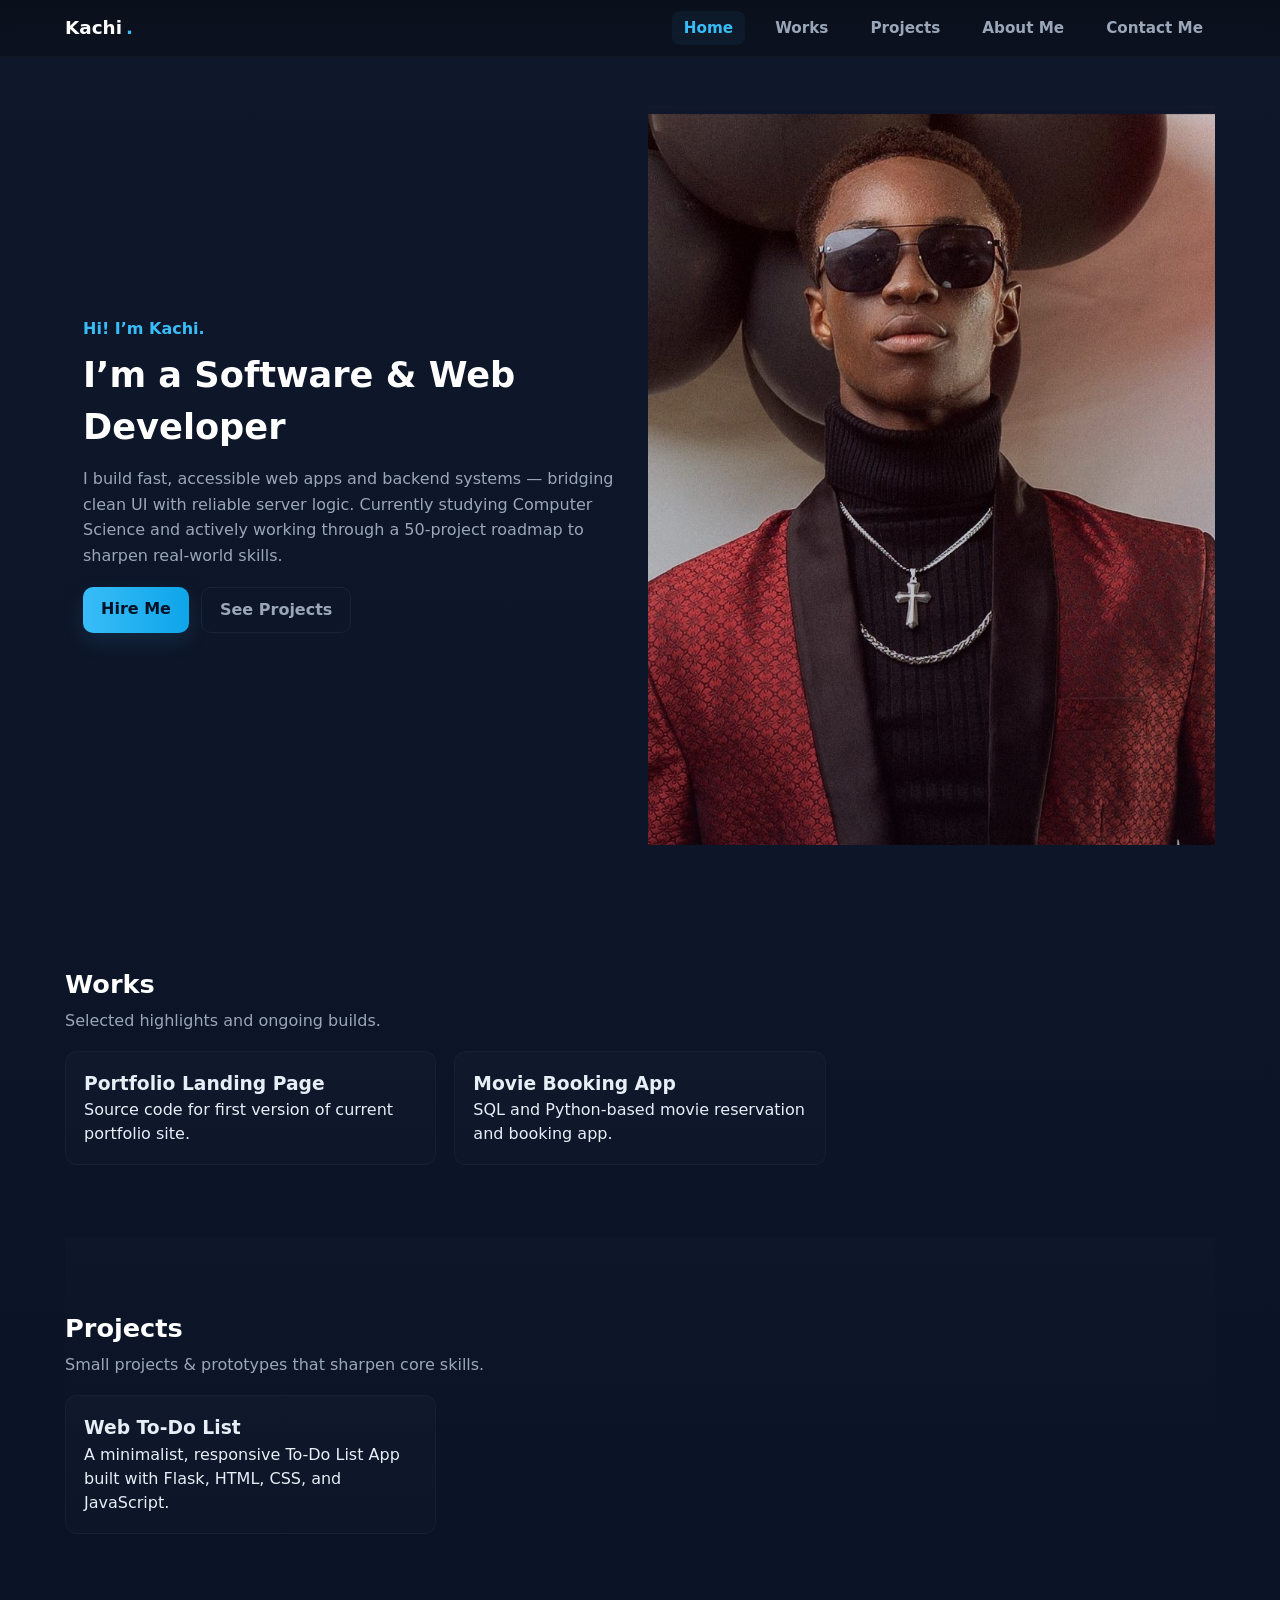
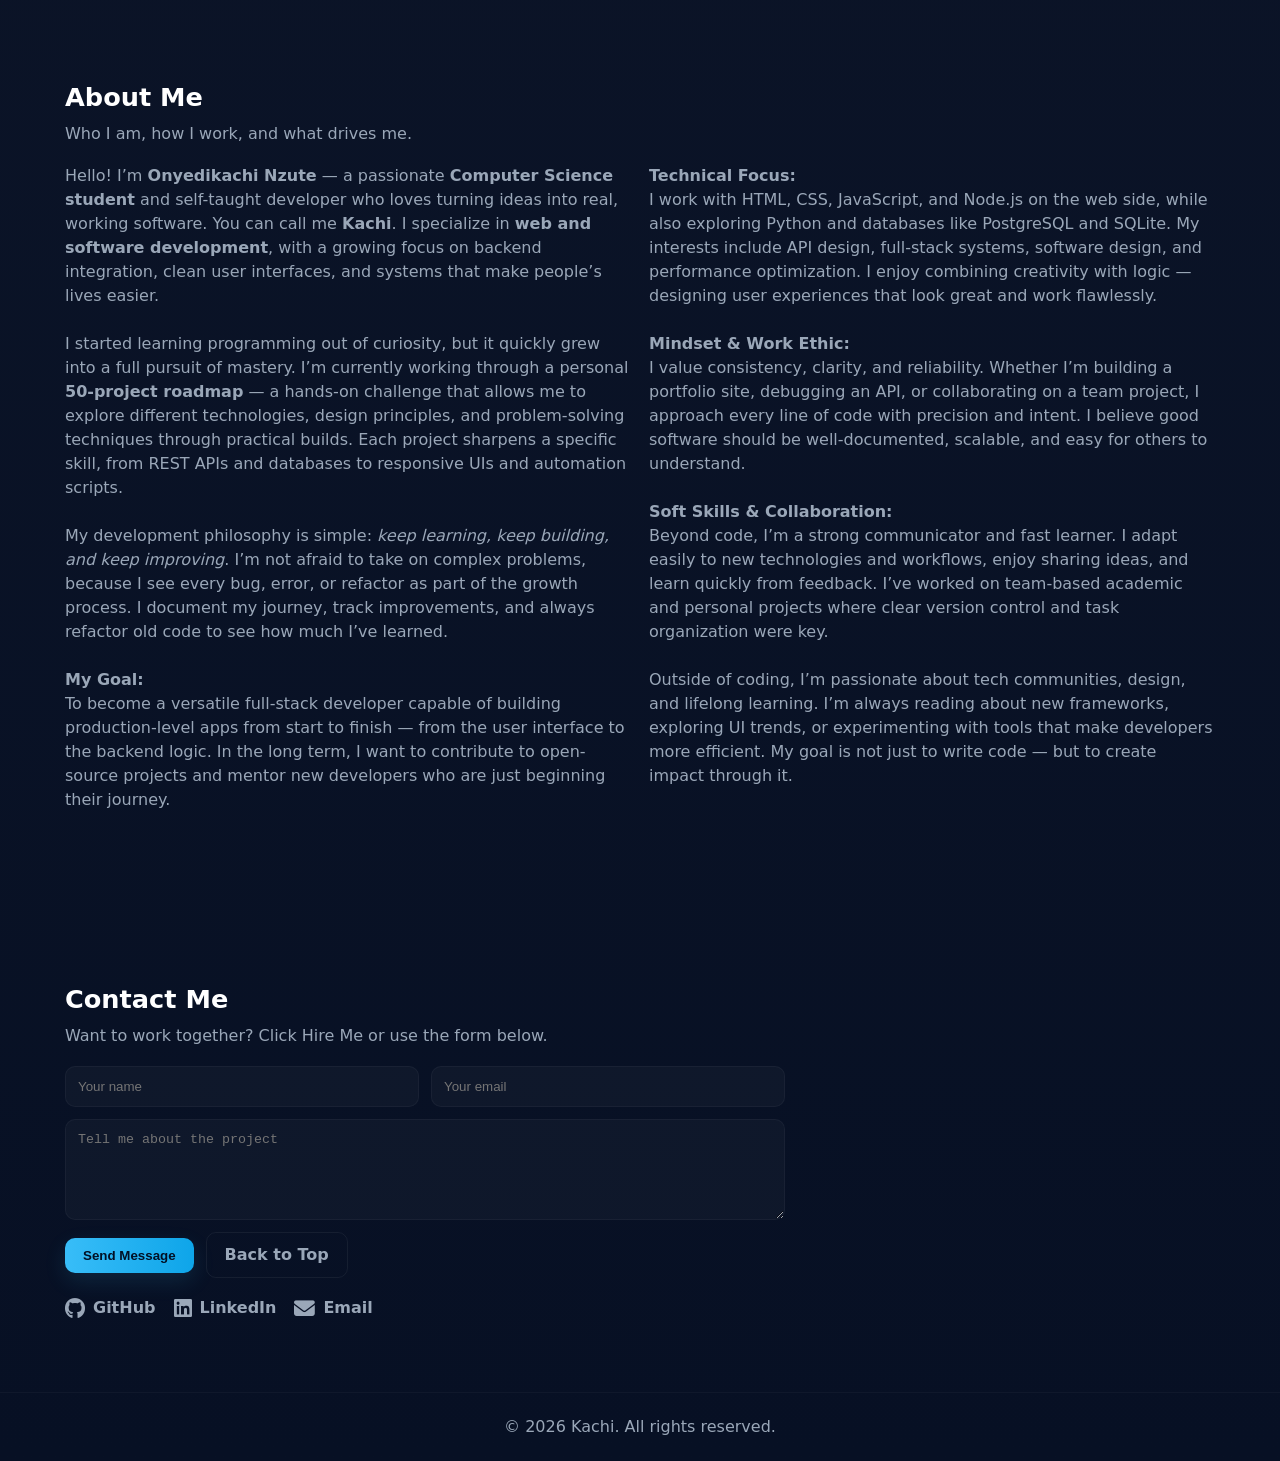
==== commit 90843fa3: "After To-Do List" ====
--- a/index.html
+++ b/index.html
@@ -102,7 +102,7 @@
       <h2 class="section-title">Projects</h2>
       <p class="section-sub">Small projects & prototypes that sharpen core skills.</p>
       <div class="grid">
-        <article class="card"> <h3>Name</h3> <p>Details</p> </article>        <!--
+        <a href="https://github.com/onyedikachinzute/to-do_list" target="_blank"><article class="card"> <h3>Web To-Do List</h3> <p>A minimalist, responsive To-Do List App built with Flask, HTML, CSS, and JavaScript.</p> </article> </a>       <!--
         <article class="card"> <h3>Name</h3> <p>Details</p> </article>
         <article class="card"> <h3>Name</h3> <p>Details</p> </article>
         <article class="card"> <h3>Name</h3> <p>Details</p> </article>
@@ -131,8 +131,8 @@
   <div class="about-grid">
     <div>
       <p>
-        Hello! I’m <strong>Kachi</strong> — a passionate <strong>Computer Science student</strong> and self-taught developer 
-        who loves turning ideas into real, working software. I specialize in 
+        Hello! I’m <strong>Onyedikachi Nzute</strong> — a passionate <strong>Computer Science student</strong> and self-taught developer 
+        who loves turning ideas into real, working software. You can call me <strong>Kachi</strong>. I specialize in 
         <strong>web and software development</strong>, with a growing focus on backend integration, clean user interfaces, 
         and systems that make people’s lives easier.
       </p><br>
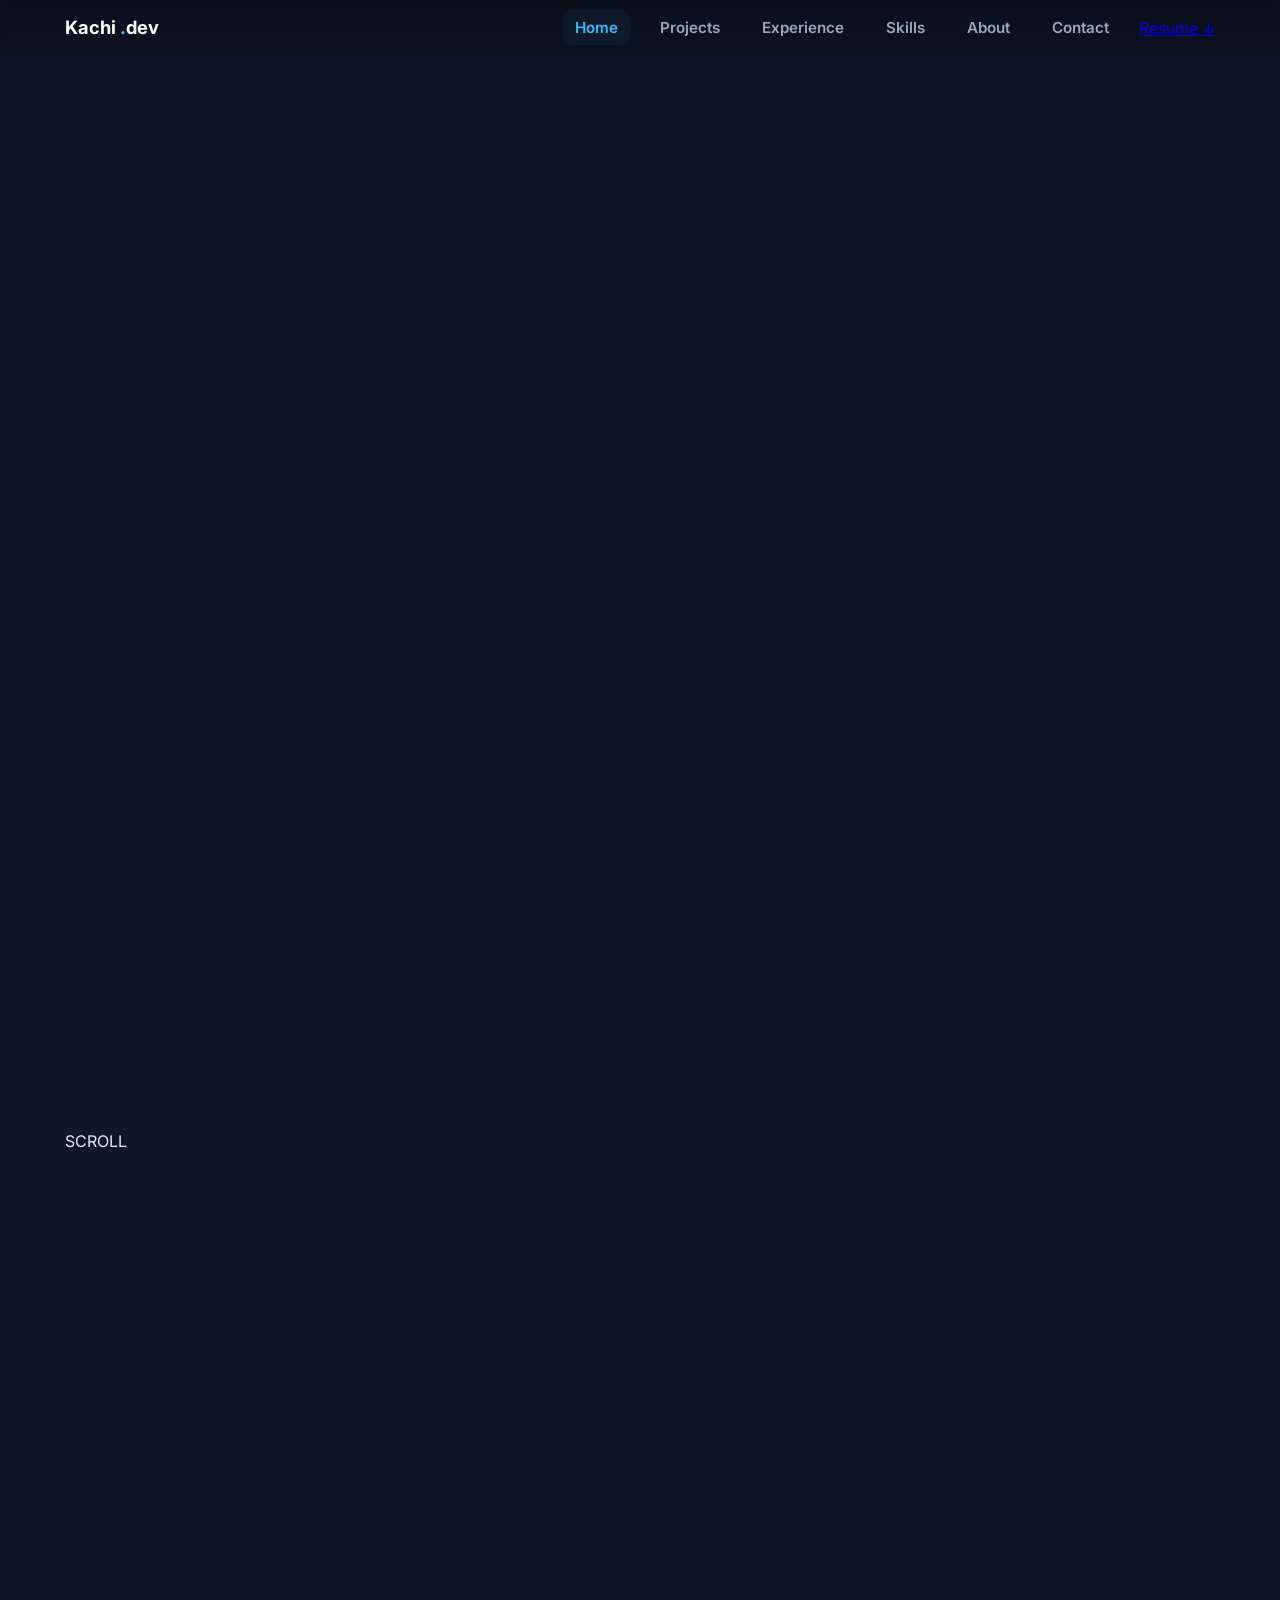
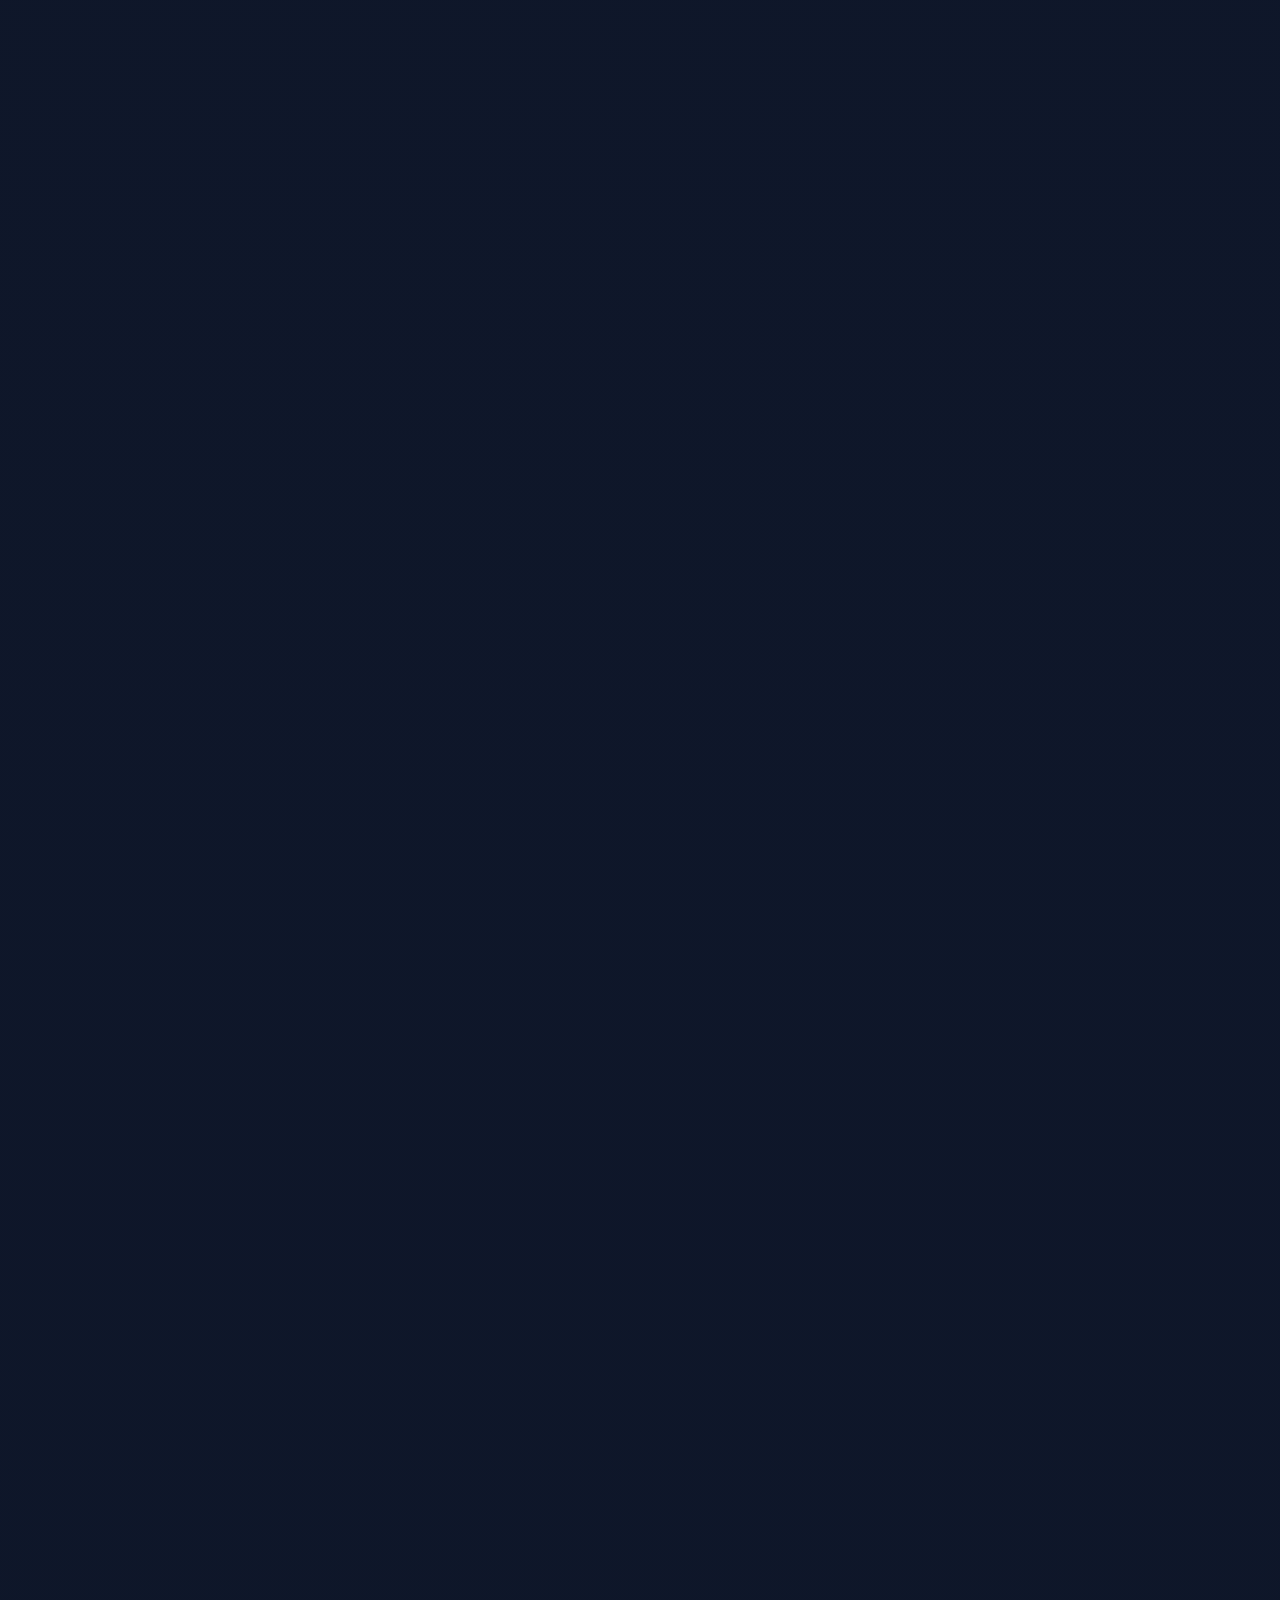
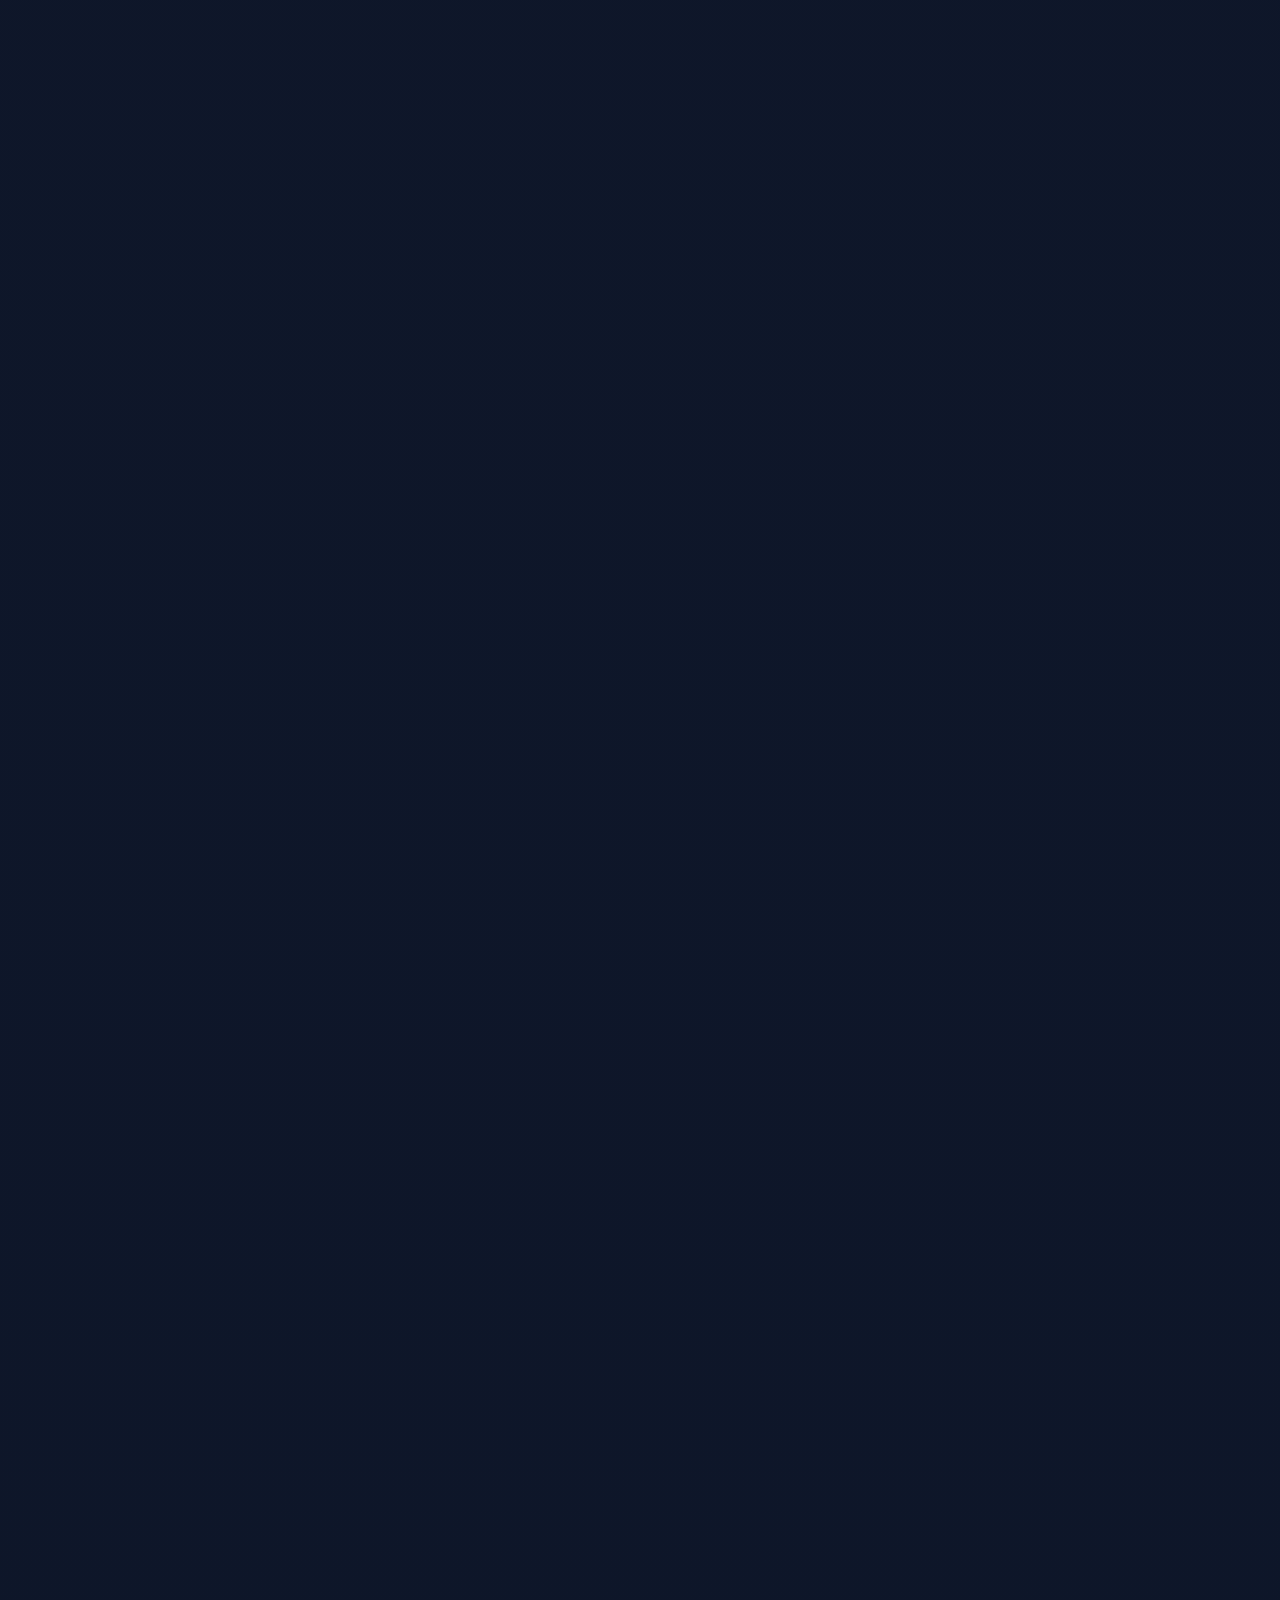
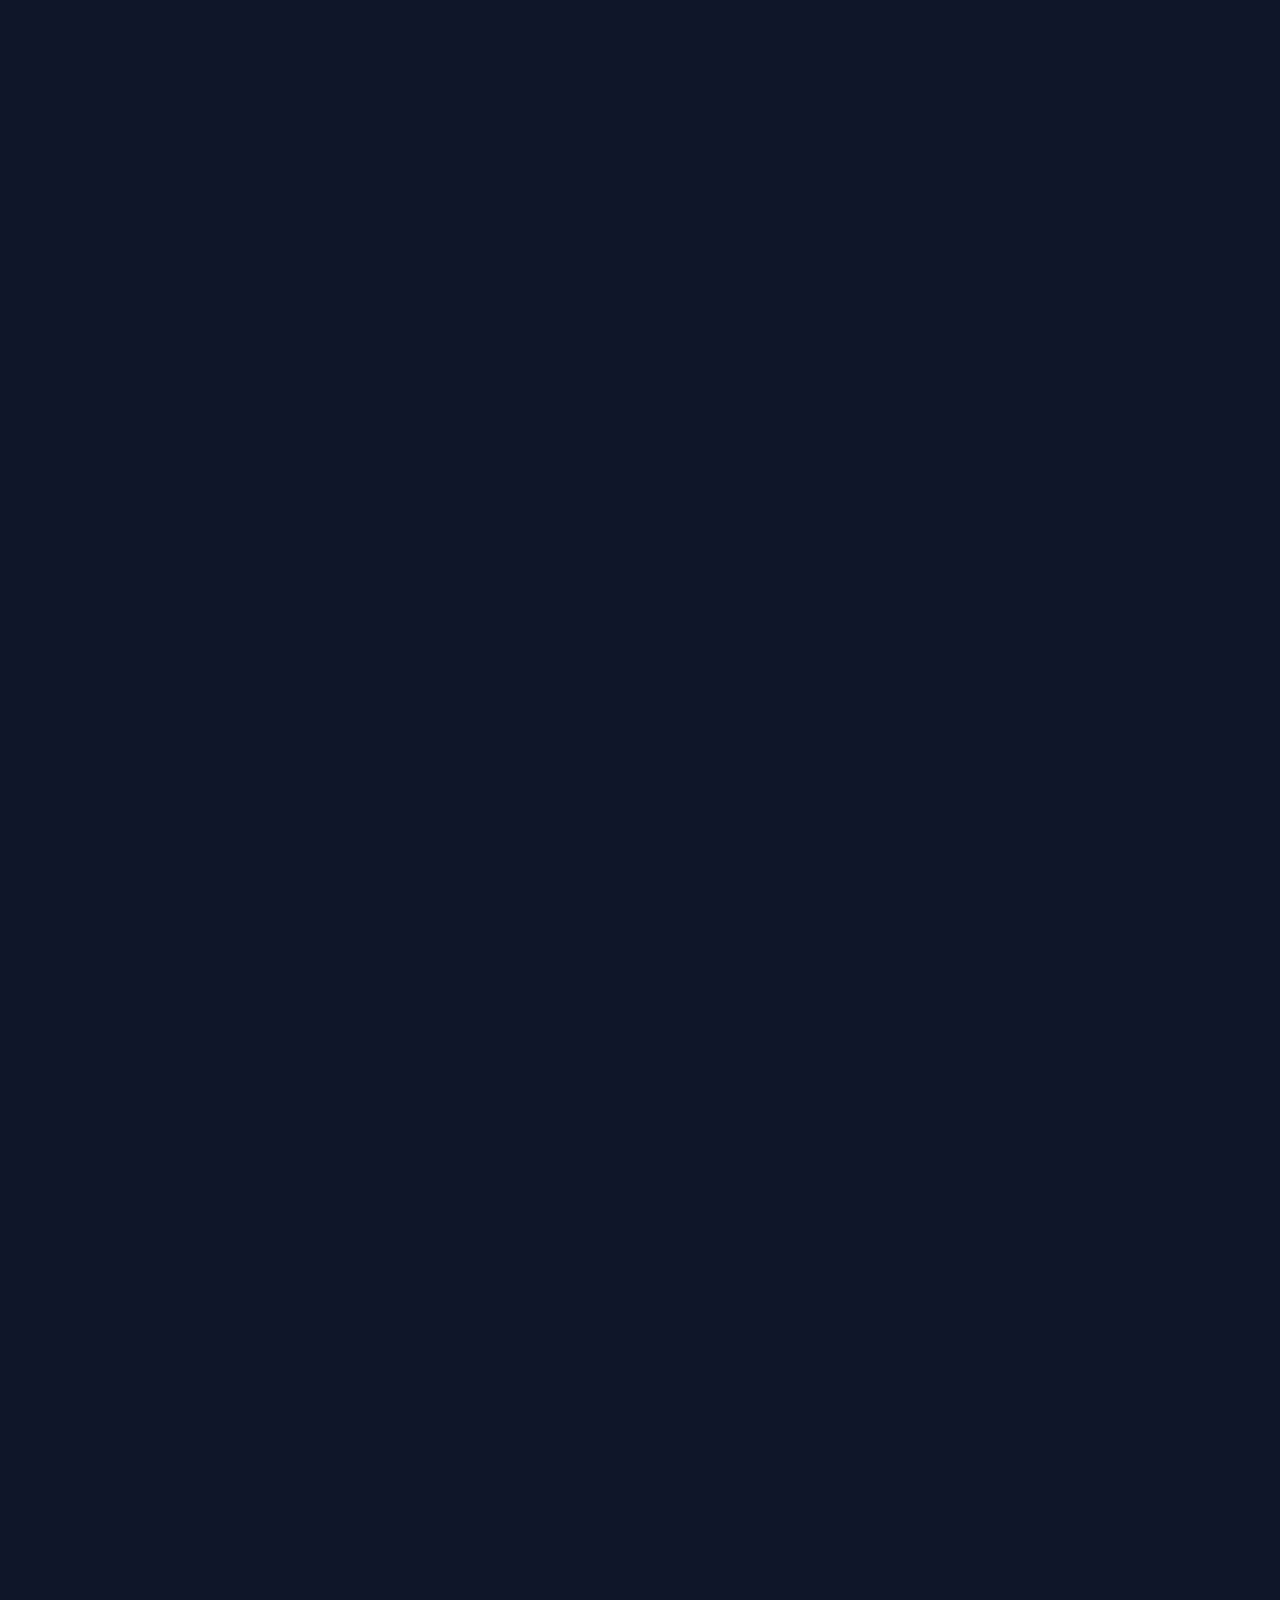
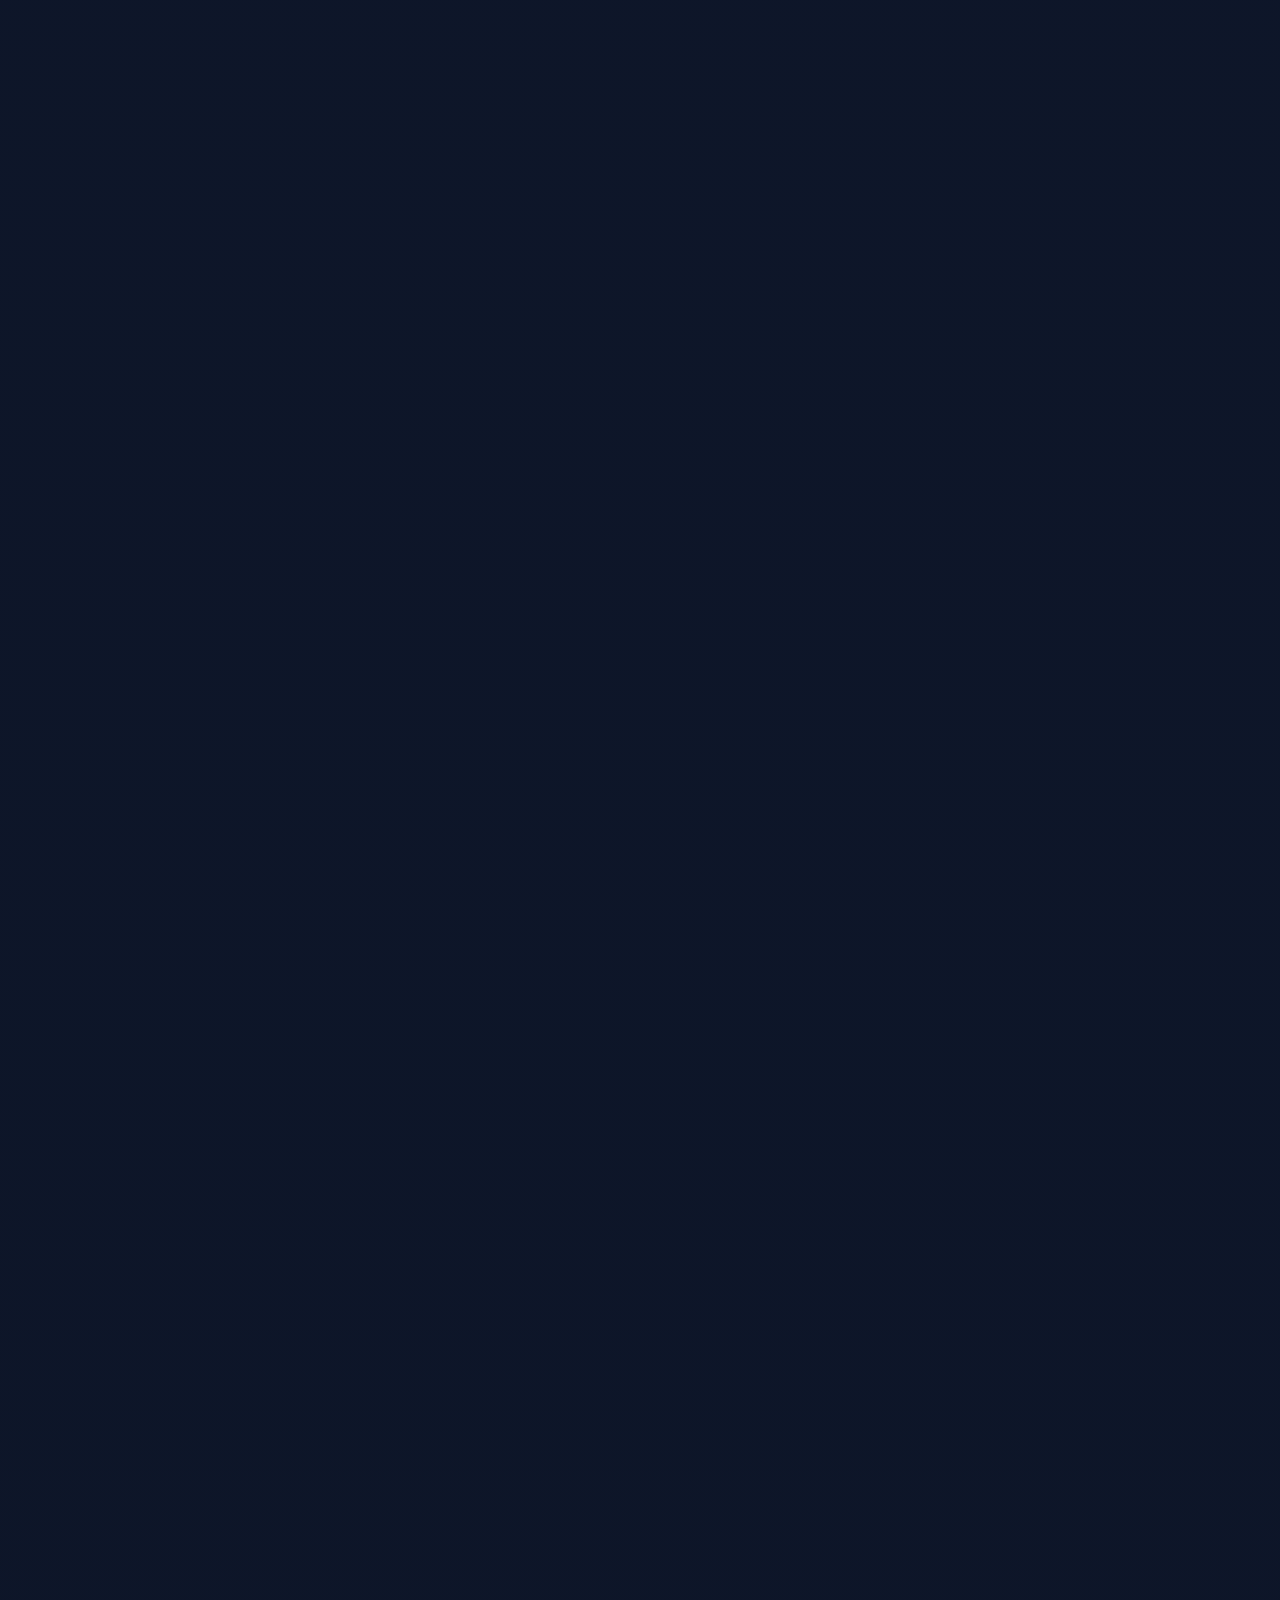
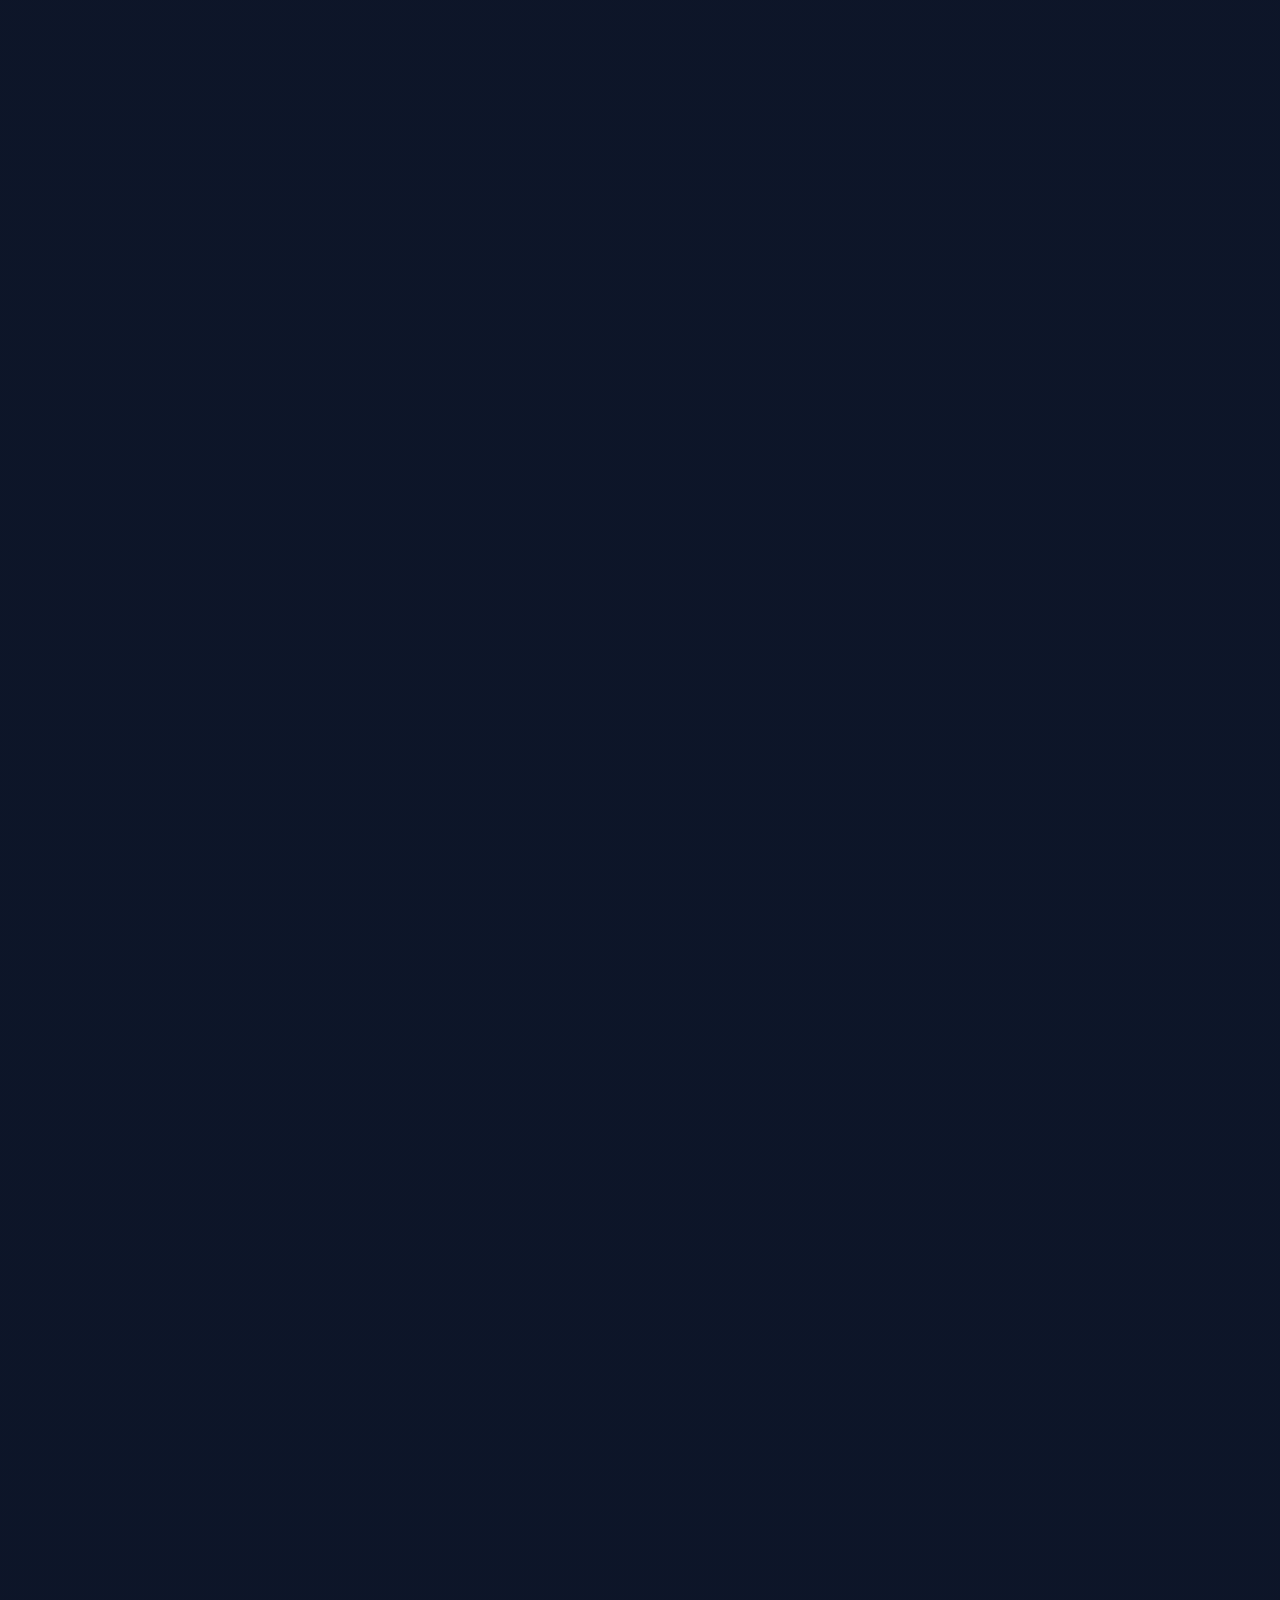
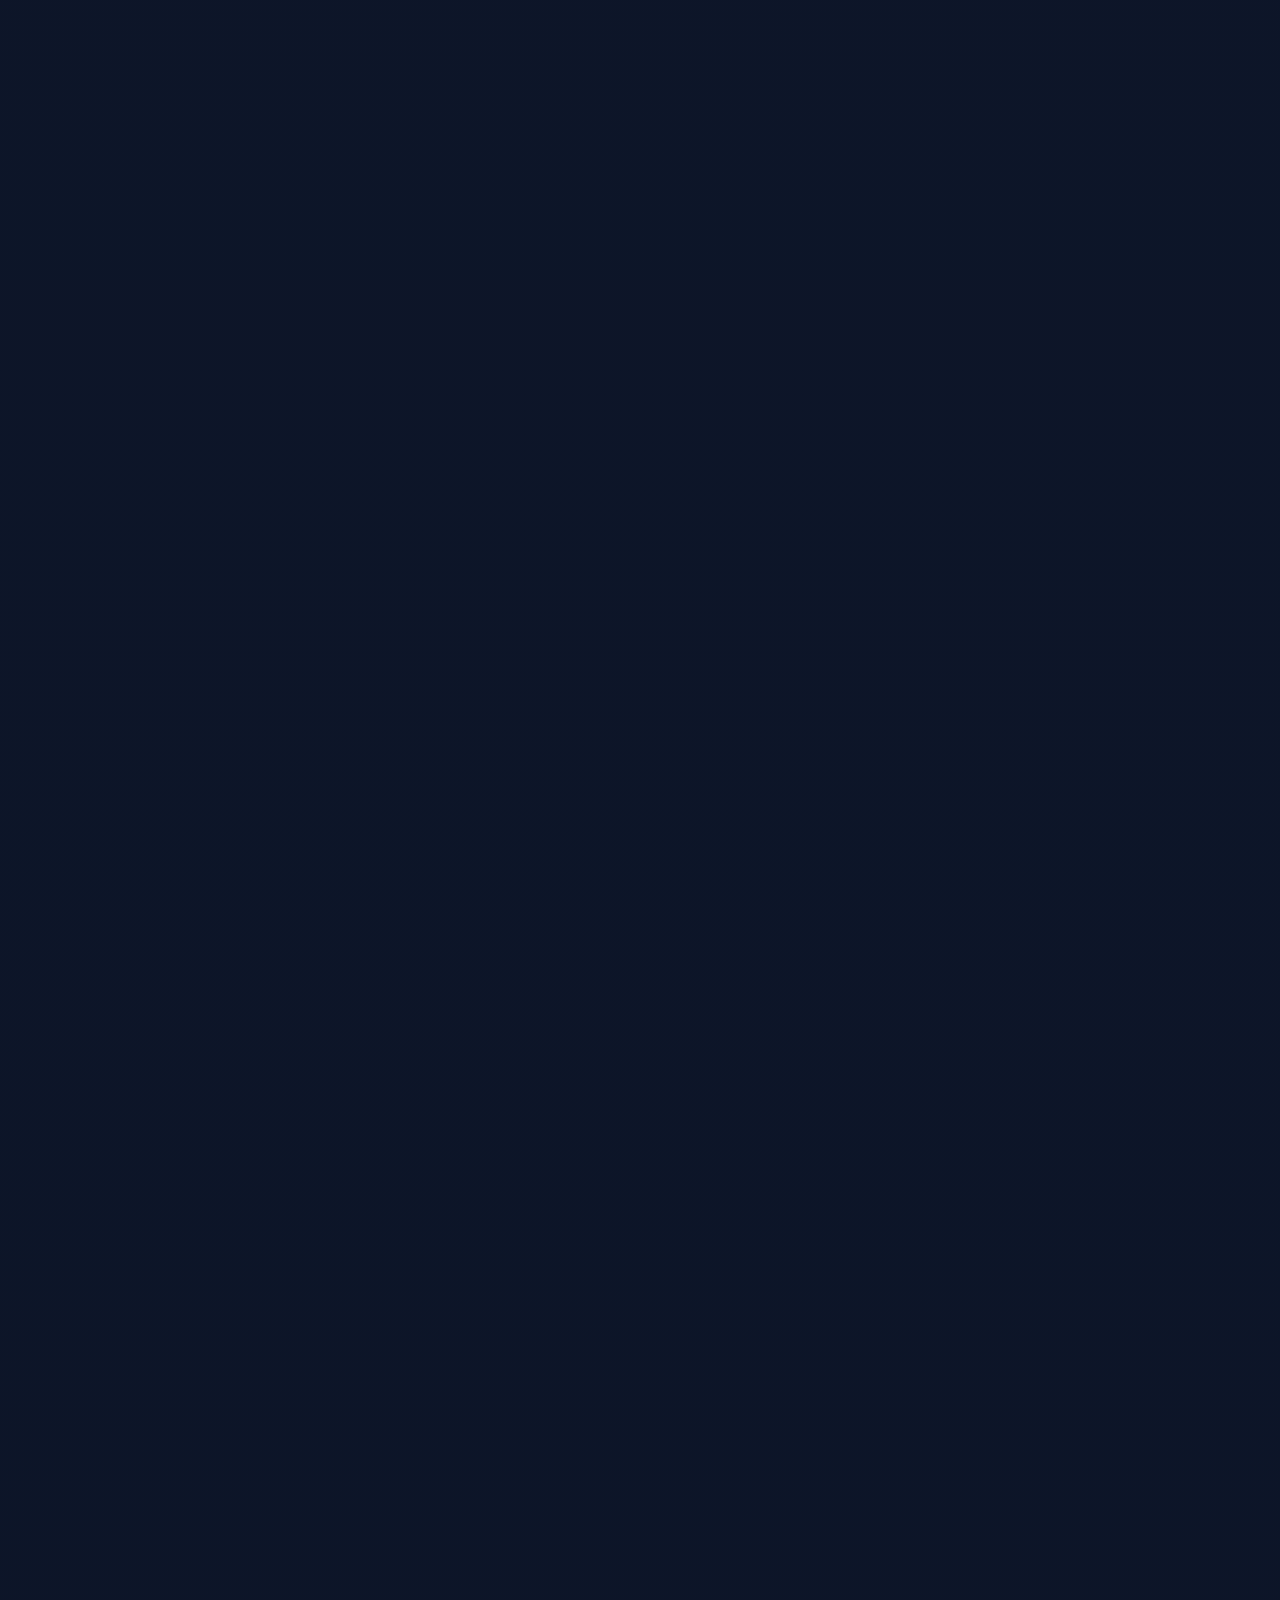
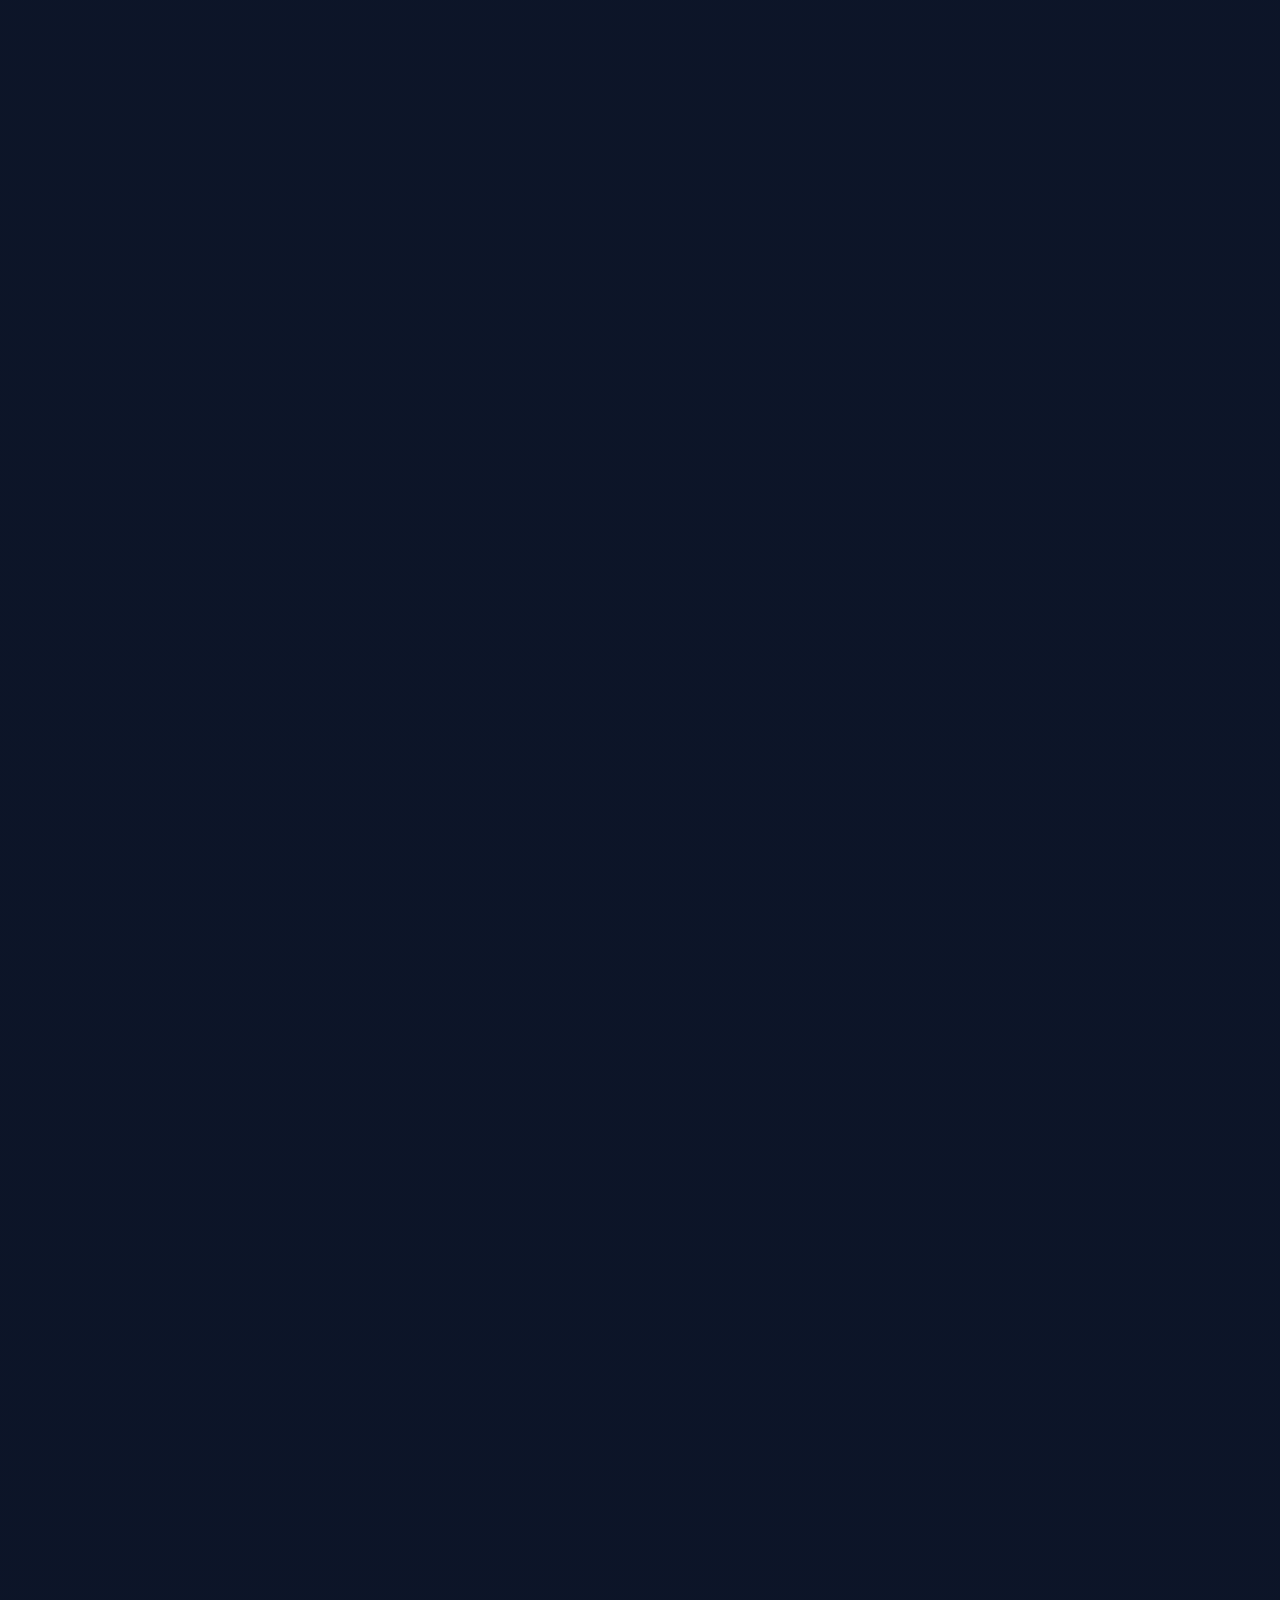
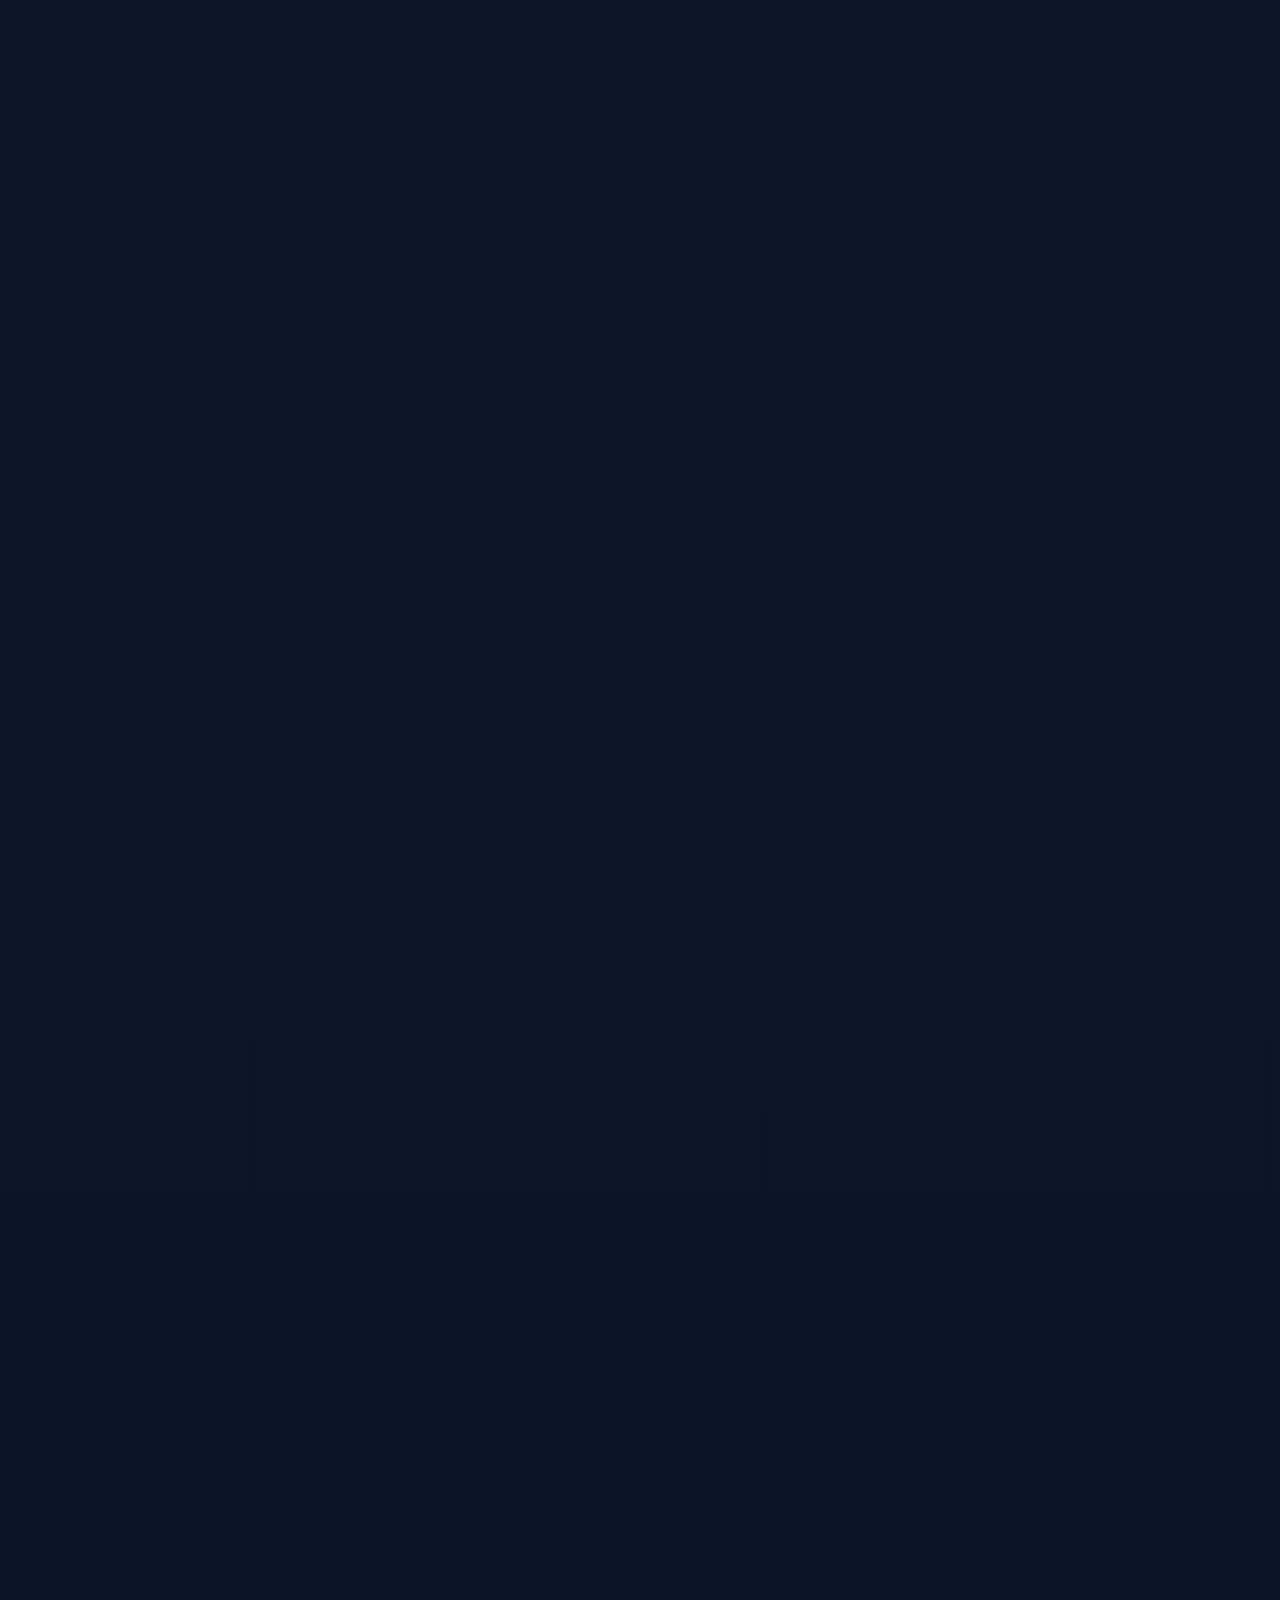
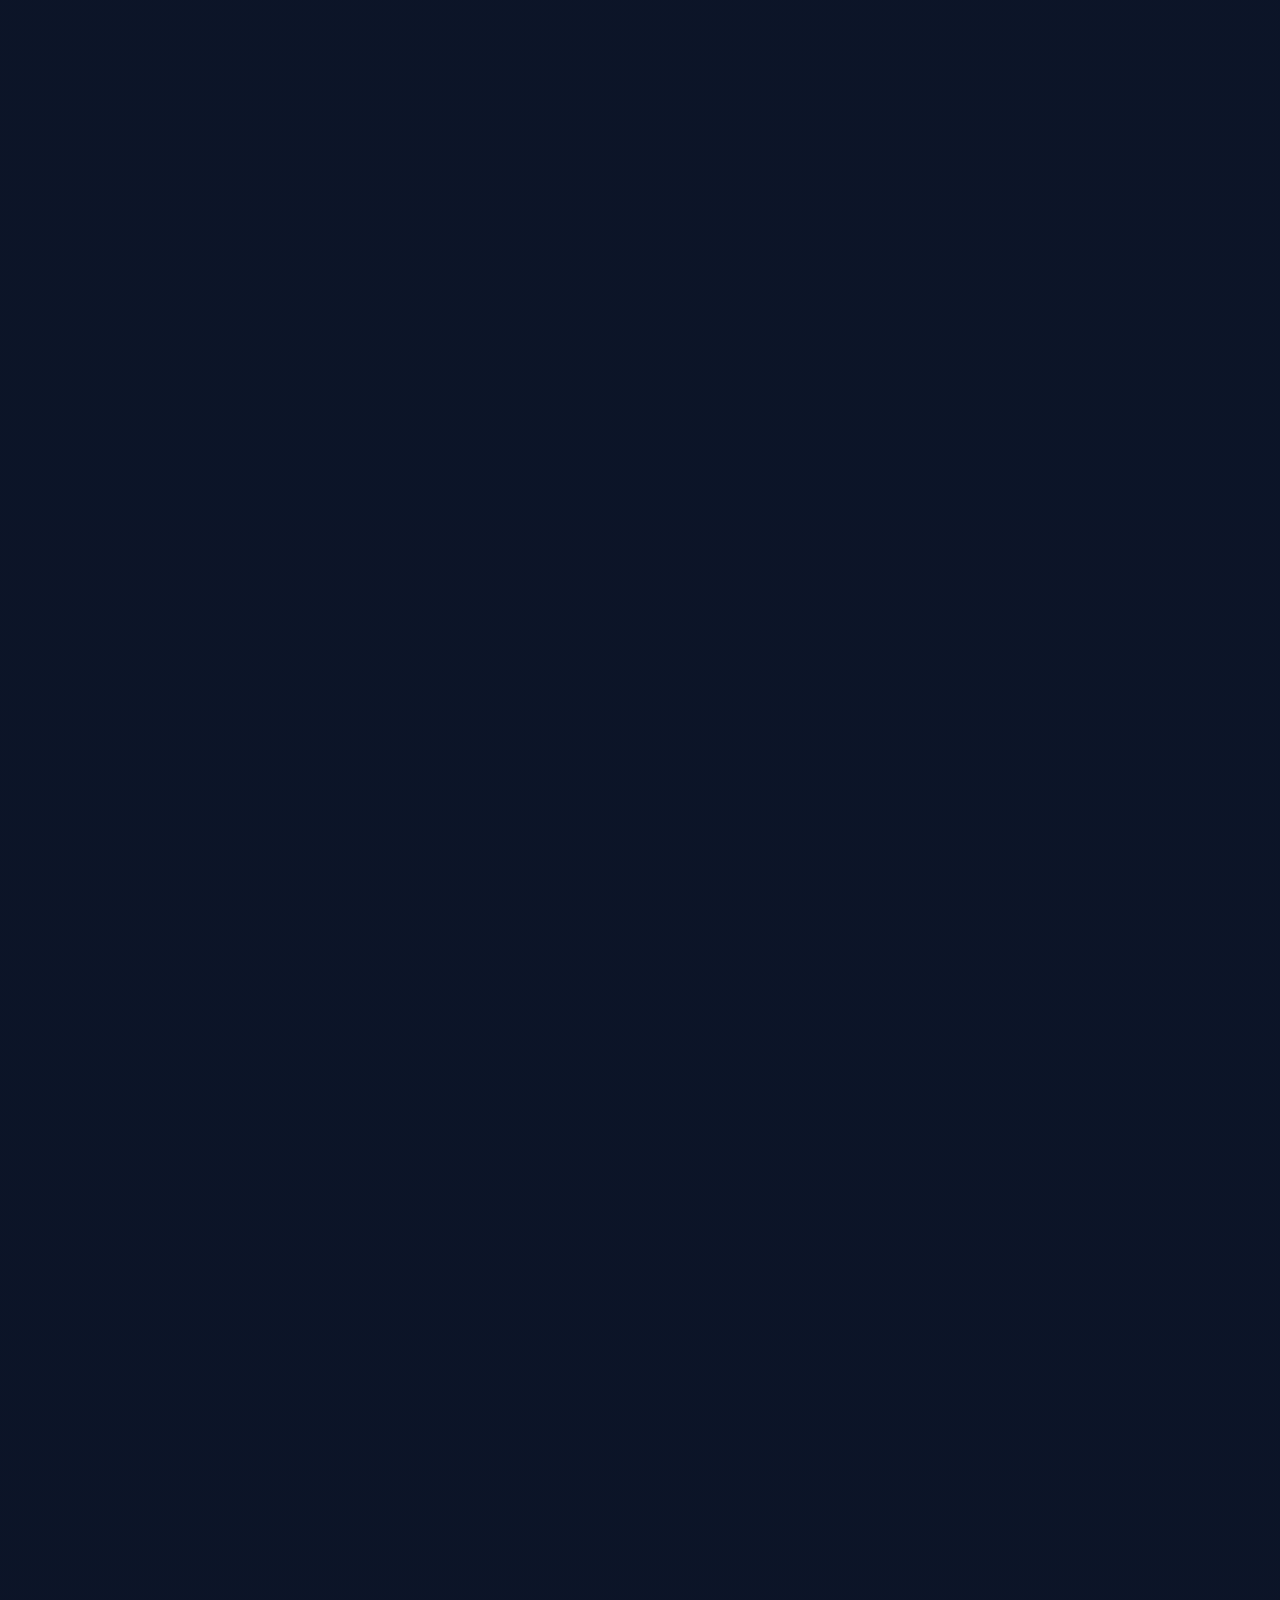
==== commit af319c6f: "Added Afk Descriptor Project" ====
--- a/index.html
+++ b/index.html
@@ -1,242 +1,664 @@
 <!DOCTYPE html>
 <html lang="en">
 <head>
-  <meta charset="utf-8" />
-  <meta name="viewport" content="width=device-width, initial-scale=1" />
-  <title>Kachi - Software & Web Developer</title>
-  <link rel="stylesheet" href="style.css" />
-  <link rel="icon" type="image/png" href="images/favicon.png" />
-  <!-- Primary Meta Tags -->
-  <meta name="title" content="Kachi — Software & Web Developer">
-  <meta name="description" content="Portfolio of Onyedikachi Nzute — Software & Web Developer. Explore my projects, skills, and experience in full-stack web development and backend integration.">
-
-  <!-- Open Graph / Facebook -->
-  <meta property="og:type" content="website">
-  <meta property="og:url" content="https://onyedikachinzute.github.io/">
-  <meta property="og:title" content="Kachi — Software & Web Developer">
-  <meta property="og:description" content="Explore my developer portfolio, featuring real-world web and software projects built from scratch.">
-  <meta property="og:image" content="https://onyedikachinzute.github.io/images/kachi.jpg">
-
-  <!-- Twitter -->
-  <meta name="twitter:card" content="summary_large_image">
-  <meta name="twitter:title" content="Kachi — Software & Web Developer">
-  <meta name="twitter:description" content="Portfolio of Onyedikachi Nzute — Software & Web Developer.">
-  <meta name="twitter:image" content="https://onyedikachinzute.github.io/images/kachi.jpg">
-
-  <script defer src="script.js"></script>
-  <!-- Font Awesome CDN -->
-  <link rel="stylesheet" href="https://cdnjs.cloudflare.com/ajax/libs/font-awesome/6.5.0/css/all.min.css">
-
+<meta charset="utf-8" />
+<meta name="viewport" content="width=device-width, initial-scale=1" />
+<title>Onyedikachi Nzute | Python Developer & Computer Vision Engineer</title>
+<meta name="description" content="Onyedikachi 'Kachi' Nzute — Python developer building offline computer-vision tools, desktop AI assistants, and backend systems. IT Intern at OES Energy Services." />
+<link rel="canonical" href="https://onyedikachinzute.github.io/" />
+
+<!-- Open Graph -->
+<meta property="og:type" content="website" />
+<meta property="og:site_name" content="Onyedikachi Nzute" />
+<meta property="og:title" content="Onyedikachi Nzute | Python Developer & Computer Vision Engineer" />
+<meta property="og:description" content="Python developer building offline computer-vision tools, desktop AI assistants, and backend systems. IT Intern at OES Energy Services." />
+<meta property="og:url" content="https://onyedikachinzute.github.io/" />
+<meta property="og:image" content="https://onyedikachinzute.github.io/images/kachi.jpg" />
+<meta property="og:image:width" content="1200" />
+<meta property="og:image:height" content="1500" />
+<meta property="og:locale" content="en_NG" />
+
+<!-- Twitter Card -->
+<meta name="twitter:card" content="summary_large_image" />
+<meta name="twitter:title" content="Onyedikachi Nzute | Python Developer & Computer Vision Engineer" />
+<meta name="twitter:description" content="Python developer building offline computer-vision tools, desktop AI assistants, and backend systems. IT Intern at OES Energy Services." />
+<meta name="twitter:image" content="https://onyedikachinzute.github.io/images/kachi.jpg" />
+
+<!-- Structured data: helps Google associate this page with a name search -->
+<script type="application/ld+json">
+{
+  "@context": "https://schema.org",
+  "@type": "Person",
+  "name": "Onyedikachi Nzute",
+  "alternateName": "Kachi Nzute",
+  "url": "https://onyedikachinzute.github.io/",
+  "image": "https://onyedikachinzute.github.io/images/kachi.jpg",
+  "jobTitle": "IT Intern",
+  "worksFor": {
+    "@type": "Organization",
+    "name": "OES Energy Services Limited"
+  },
+  "description": "Python developer building offline computer-vision tools, desktop AI assistants, and backend systems.",
+  "email": "mailto:onyedikachinzute@gmail.com",
+  "telephone": "+2349031713889",
+  "sameAs": [
+    "https://github.com/onyedikachinzute/",
+    "https://ng.linkedin.com/in/onyedikachi-nzute-b30162331"
+  ]
+}
+</script>
+<link rel="preconnect" href="https://fonts.googleapis.com">
+<link rel="preconnect" href="https://fonts.gstatic.com" crossorigin>
+<link href="https://fonts.googleapis.com/css2?family=Space+Grotesk:wght@500;700&family=Inter:wght@400;500;600;700&family=JetBrains+Mono:wght@400;500;700&display=swap" rel="stylesheet">
+<link rel="stylesheet" href="style.css" />
+<link rel="icon" type="image/x-icon" href="Kachi.ico">
+<script>
+  /* Apply saved theme before paint to avoid a flash of the wrong theme */
+  (function(){
+    try {
+      var saved = localStorage.getItem('theme');
+      if (saved === 'light') document.documentElement.setAttribute('data-theme', 'light');
+    } catch(e){}
+  })();
+</script>
+<script defer src="script.js"></script>
 </head>
 <body>
-  <!-- NAV -->
-  <header class="site-header" id="siteHeader">
-    <nav class="nav container">
-      <a class="brand" href="#home">Kachi<span class="dot">.</span></a>
-
-      <!-- mobile hamburger -->
-      <button id="hamburger" class="hamburger" aria-label="Open menu" aria-expanded="false">
-        <span class="ham-line"></span>
-        <span class="ham-line"></span>
-        <span class="ham-line"></span>
-      </button>
-
-      <ul class="nav-list" id="navList">
-        <li><a href="#home" class="nav-link">Home</a></li>
-        <li><a href="#works" class="nav-link">Works</a></li>
-        <li><a href="#projects" class="nav-link">Projects</a></li>
-        <li><a href="#about" class="nav-link">About Me</a></li>
-        <li><a href="#contact" class="nav-link">Contact Me</a></li>
-      </ul>
-    </nav>
-  </header>
-
-  <main>
-    <!-- HERO (split layout) -->
-    <section id="home" class="hero container">
-      <div class="hero-left">
-        <div class="intro">
-          <p class="lead">Hi! I’m <strong>Kachi</strong>.</p>
-          <h1 class="hero-title">I’m a Software &amp; Web Developer</h1>
-          <p class="hero-desc">
-            I build fast, accessible web apps and backend systems — bridging clean UI with reliable server logic.
-            Currently studying Computer Science and actively working through a 50-project roadmap to sharpen real-world skills.
+<div class="scan-noise" aria-hidden="true"></div>
+
+<!-- NAV -->
+<header class="site-header" id="siteHeader">
+  <nav class="nav container">
+    <a class="brand" href="#home">Kachi<span class="dot">.</span><span class="brand-tag">dev</span></a>
+
+    <button id="hamburger" class="hamburger" aria-label="Open menu" aria-expanded="false">
+      <span class="ham-line"></span>
+      <span class="ham-line"></span>
+      <span class="ham-line"></span>
+    </button>
+
+    <ul class="nav-list" id="navList">
+      <li><a href="#home" class="nav-link">Home</a></li>
+      <li><a href="#work" class="nav-link">Projects</a></li>
+      <li><a href="#experience" class="nav-link">Experience</a></li>
+      <li><a href="#skills" class="nav-link">Skills</a></li>
+      <li><a href="#about" class="nav-link">About</a></li>
+      <li><a href="#contact" class="nav-link">Contact</a></li>
+      <li><a href="#contact" class="nav-cta">Resume ↓</a></li>
+    </ul>
+  </nav>
+</header>
+
+<main>
+
+  <!-- ============ HERO ============ -->
+  <section id="home" class="hero container" data-animate-hero>
+    <div class="hero-left intro-enter">
+      <div class="hero-eyebrow-row">
+        <span class="eyebrow">Open to opportunities</span>
+        <span class="divider" aria-hidden="true"></span>
+        <span class="hero-role">Lagos, Nigeria</span>
+      </div>
+
+      <h1 class="hero-title">
+        Building software that <span class="accent-word frame-word">sees</span>,
+        listens, and automates the boring parts.
+      </h1>
+
+      <p class="hero-desc">
+        I'm <strong>Kachi</strong> — a Computer Science student and Python developer who builds applications that 
+        <strong>automate real workflows</strong> using computer vision, <strong>AI</strong>, and backend engineering.
+        Currently an IT intern at <strong>OES Energy Services</strong>, where I shipped a production
+        document-extraction pipeline, and working through a self-directed 50-project roadmap on the side.
+      </p>
+
+      <div class="hero-cta">
+        <a class="btn primary" href="#contact">
+          Download Resume
+          <svg viewBox="0 0 24 24" fill="none" stroke="currentColor" stroke-width="2"><path d="M12 3v13m0 0l-4-4m4 4l4-4M5 21h14"/></svg>
+        </a>
+        <a class="btn ghost" href="#work">View Featured Projects</a>
+      </div>
+
+      <div class="hero-stack" aria-label="Core stack">
+        <span>Python</span><span>Computer Vision</span><span>PyQt6</span><span>PostgreSQL</span><span>SQLite</span><span>Tkinter</span>
+      </div>
+    </div>
+
+    <div class="hero-right" aria-hidden="true">
+      <div class="viewfinder">
+        <img src="images/kachi.jpg" alt="" />
+        <div class="overlay-grad"></div>
+        <span class="corner tl"></span><span class="corner tr"></span>
+        <span class="corner bl"></span><span class="corner br"></span>
+        <div class="scanline"></div>
+        <span class="tag mono">SUBJECT // DEVELOPER.KACHI</span>
+      </div>
+      <div class="float-card fc-1">
+        <b>3</b> shipped projects
+      </div>
+      <div class="float-card fc-2">
+        <b>OES</b> internship — active
+      </div>
+    </div>
+
+    <div class="scroll-cue"><span>SCROLL</span><span class="line"></span></div>
+  </section>
+
+  <!-- ============ FEATURED PROJECTS ============ -->
+  <section id="work" class="section container">
+    <div class="section-head reveal">
+      <span class="section-index">01 / Featured Projects</span>
+      <h2 class="section-title">Real software, solving real problems</h2>
+      <p class="section-sub">Three projects that span the stack I care about most: computer vision, desktop applications, and data-backed systems.</p>
+    </div>
+
+    <div class="project-list">
+
+      <!-- OES ID EXTRACTOR -->
+      <a class="project-card reveal" href="projects/oes-id-extractor.html">
+        <div class="pc-visual" data-shot="projects/screenshots/oes-id-extractor/01.jpg">
+          <span class="pc-glyph mono">CV-01</span>
+          <span class="corner tl"></span><span class="corner br"></span>
+          <div class="icon-badge">
+            <svg viewBox="0 0 24 24" fill="none" stroke="currentColor" stroke-width="1.8">
+              <rect x="3" y="4" width="18" height="16" rx="2"/>
+              <circle cx="9" cy="10" r="2.2"/>
+              <path d="M4 18l4.5-4.5a1.5 1.5 0 0 1 2.1 0L14 17"/>
+            </svg>
+          </div>
+          <svg class="pc-icon" viewBox="0 0 24 24" fill="none" stroke="currentColor" stroke-width="1.4">
+            <rect x="3" y="4" width="18" height="16" rx="2"/>
+            <circle cx="9" cy="10" r="2.2"/>
+            <path d="M4 18l4.5-4.5a1.5 1.5 0 0 1 2.1 0L14 17"/>
+            <path d="M13 15l1.8-1.8a1.5 1.5 0 0 1 2.1 0L20 16"/>
+            <path d="M17 4l1 2 2 1-2 1-1 2-1-2-2-1 2-1z"/>
+          </svg>
+          <span class="pc-status">Built for internal production use</span>
+        </div>
+        <div class="pc-body">
+          <span class="pc-index mono">01</span>
+          <h3 class="pc-title">OES ID Extractor</h3>
+          <p class="pc-subtitle">Offline document-to-photo extraction pipeline</p>
+          <p class="pc-desc">
+            A fully offline desktop app built during my internship at OES Energy Services to automate ID-card
+            production. It scans uploaded PDFs or images, detects and crops personnel photos and signatures,
+            removes backgrounds, sharpens the output, and exports production-ready files named per person —
+            with zero cloud dependency to protect corporate data.
           </p>
-
-          <div class="hero-cta">
-            <a class="btn hire-me" href="#contact">Hire Me</a>
-            <a class="btn ghost" href="#projects">See Projects</a>
-          </div>
-        </div>
-      </div>
-
-      <div class="hero-right" aria-hidden="true">
-        <!-- replace src with your image path -->
-        <img src="images/kachi.jpg" alt="Photo of Kachi" class="profile-photo" />
-        <div class="photo-overlay" aria-hidden="true"></div>
-      </div>
-    </section>
-
-    <!-- WORKS -->
-    <section id="works" class="section container">
-      <h2 class="section-title">Works</h2>
-      <p class="section-sub">Selected highlights and ongoing builds.</p>
-      <div class="grid">
-        <a href="https://github.com/onyedikachinzute/portfolio-site-1" target="_blank" >
-        <article class="card"> <h3>Portfolio Landing Page</h3> <p>Source code for first version of current portfolio site.</p> </article>
-        </a>
-        <a href="https://github.com/onyedikachinzute/movie-booking-app" target="_blank" >
-        <article class="card"> <h3>Movie Booking App</h3> <p>SQL and Python-based movie reservation and booking app.</p> </article>
-        </a>
-        <!--
-        <article class="card"> <h3>Clinic Booking App</h3> <p>Booking, queue management, admin dashboards.</p> </article>
-        <article class="card"> <h3>Clinic Booking App</h3> <p>Booking, queue management, admin dashboards.</p> </article>
-        <article class="card"> <h3>Clinic Booking App</h3> <p>Booking, queue management, admin dashboards.</p> </article>
-        <article class="card"> <h3>Clinic Booking App</h3> <p>Booking, queue management, admin dashboards.</p> </article>
-      -->
-      </div>
-    </section>
-
-    <!-- PROJECTS -->
-    <section id="projects" class="section alt container">
-      <h2 class="section-title">Projects</h2>
-      <p class="section-sub">Small projects & prototypes that sharpen core skills.</p>
-      <div class="grid">
-        <a href="https://github.com/onyedikachinzute/to-do_list" target="_blank"><article class="card"> <h3>Web To-Do List</h3> <p>A minimalist, responsive To-Do List App built with Flask, HTML, CSS, and JavaScript.</p> </article> </a>       <!--
-        <article class="card"> <h3>Name</h3> <p>Details</p> </article>
-        <article class="card"> <h3>Name</h3> <p>Details</p> </article>
-        <article class="card"> <h3>Name</h3> <p>Details</p> </article>
-        <article class="card"> <h3>Name</h3> <p>Details</p> </article>
-        <article class="card"> <h3>Name</h3> <p>Details</p> </article>
-        <article class="card"> <h3>Name</h3> <p>Details</p> </article>
-        <article class="card"> <h3>Name</h3> <p>Details</p> </article>
-        <article class="card"> <h3>Name</h3> <p>Details</p> </article>
-        <article class="card"> <h3>Name</h3> <p>Details</p> </article>
-        <article class="card"> <h3>Name</h3> <p>Details</p> </article>
-        <article class="card"> <h3>Name</h3> <p>Details</p> </article>
-        <article class="card"> <h3>Name</h3> <p>Details</p> </article>
-        <article class="card"> <h3>Name</h3> <p>Details</p> </article>
-        <article class="card"> <h3>Name</h3> <p>Details</p> </article>
-        <article class="card"> <h3>Name</h3> <p>Details</p> </article>
-        <article class="card"> <h3>Name</h3> <p>Details</p> </article>
-      -->
-      </div>
-    </section>
-
-    <!-- ABOUT -->
-    <section id="about" class="section container">
-  <h2 class="section-title">About Me</h2>
-  <p class="section-sub">Who I am, how I work, and what drives me.</p>
-
-  <div class="about-grid">
-    <div>
-      <p>
-        Hello! I’m <strong>Onyedikachi Nzute</strong> — a passionate <strong>Computer Science student</strong> and self-taught developer 
-        who loves turning ideas into real, working software. You can call me <strong>Kachi</strong>. I specialize in 
-        <strong>web and software development</strong>, with a growing focus on backend integration, clean user interfaces, 
-        and systems that make people’s lives easier.
-      </p><br>
-
-      <p>
-        I started learning programming out of curiosity, but it quickly grew into a full pursuit of mastery. 
-        I’m currently working through a personal <strong>50-project roadmap</strong> — a hands-on challenge that allows me 
-        to explore different technologies, design principles, and problem-solving techniques through practical builds. 
-        Each project sharpens a specific skill, from REST APIs and databases to responsive UIs and automation scripts.
-      </p><br>
-
-      <p>
-        My development philosophy is simple: <em>keep learning, keep building, and keep improving</em>. 
-        I’m not afraid to take on complex problems, because I see every bug, error, or refactor as part of the growth process. 
-        I document my journey, track improvements, and always refactor old code to see how much I’ve learned.
-      </p><br>
-
-      <p>
-        <strong>My Goal:</strong><br>
-        To become a versatile full-stack developer capable of building production-level apps from start to finish — 
-        from the user interface to the backend logic. In the long term, I want to contribute to open-source projects 
-        and mentor new developers who are just beginning their journey.
-      </p><br>
-    </div>
-
-    <div>
-      <p>
-        <strong>Technical Focus:</strong><br>
-        I work with HTML, CSS, JavaScript, and Node.js on the web side, while also exploring Python and databases like 
-        PostgreSQL and SQLite. My interests include API design, full-stack systems, software design, and performance optimization. 
-        I enjoy combining creativity with logic — designing user experiences that look great and work flawlessly.
-      </p><br>
-
-      <p>
-        <strong>Mindset & Work Ethic:</strong><br>
-        I value consistency, clarity, and reliability. Whether I’m building a portfolio site, debugging an API, 
-        or collaborating on a team project, I approach every line of code with precision and intent. 
-        I believe good software should be well-documented, scalable, and easy for others to understand.
-      </p><br>
-
-      <p>
-        <strong>Soft Skills & Collaboration:</strong><br>
-        Beyond code, I’m a strong communicator and fast learner. I adapt easily to new technologies and workflows, 
-        enjoy sharing ideas, and learn quickly from feedback. I’ve worked on team-based academic and personal projects 
-        where clear version control and task organization were key.
-      </p><br>
-
-
-
-      <p>
-        Outside of coding, I’m passionate about tech communities, design, and lifelong learning. 
-        I’m always reading about new frameworks, exploring UI trends, or experimenting with tools that make developers more efficient. 
-        My goal is not just to write code — but to create impact through it.
-      </p><br>
-    </div>
-  </div>
-</section>
-
-
-    <!-- CONTACT -->
-    <section id="contact" class="section contact container">
-      <h2 class="section-title">Contact Me</h2>
-      <p class="section-sub">Want to work together? Click Hire Me or use the form below.</p>
-
-      <!-- left-aligned form (constrained width) -->
-
+          <div class="pc-tags">
+            <span>Python</span><span>Computer Vision</span><span>Background Removal</span><span>PyInstaller</span><span>Batch Processing</span>
+          </div>
+          <div class="pc-actions">
+            <span class="pc-link filled">View Case Study
+              <svg viewBox="0 0 24 24" fill="none" stroke="currentColor" stroke-width="2"><path d="M5 12h14M13 6l6 6-6 6"/></svg>
+            </span>
+            <span class="pc-link">GitHub
+              <svg viewBox="0 0 24 24" fill="none" stroke="currentColor" stroke-width="2"><path d="M9 18c-4.5 2-4.5-1-6-2m12 4v-3.4c0-.9.3-1.5.7-1.8-2.3-.3-4.7-1.2-4.7-5.2 0-1.1.4-2 1-2.7-.1-.3-.4-1.4.1-2.9 0 0 .9-.3 3 1a10 10 0 0 1 5.4 0c2.1-1.3 3-1 3-1 .5 1.5.2 2.6.1 2.9.6.7 1 1.6 1 2.7 0 4-2.4 4.9-4.7 5.2.4.3.7.9.7 1.8V19"/></svg>
+            </span>
+          </div>
+        </div>
+      </a>
+
+      <!-- NED THE NERD -->
+      <a class="project-card reveal" href="projects/ned-the-nerd.html">
+        <div class="pc-visual" data-shot="projects/screenshots/ned-the-nerd/01.jpg">
+          <span class="pc-glyph mono">AI-02</span>
+          <span class="corner tl"></span><span class="corner br"></span>
+          <div class="icon-badge">
+            <svg viewBox="0 0 24 24" fill="none" stroke="currentColor" stroke-width="1.8">
+              <rect x="5" y="7" width="14" height="11" rx="3"/>
+              <circle cx="9" cy="12.5" r="1.1" fill="currentColor" stroke="none"/>
+              <circle cx="15" cy="12.5" r="1.1" fill="currentColor" stroke="none"/>
+            </svg>
+          </div>
+          <svg class="pc-icon" viewBox="0 0 24 24" fill="none" stroke="currentColor" stroke-width="1.4">
+            <rect x="5" y="7" width="14" height="11" rx="3"/>
+            <path d="M12 7V4M9 3.5h6"/>
+            <circle cx="9" cy="12.5" r="1.2" fill="currentColor" stroke="none"/>
+            <circle cx="15" cy="12.5" r="1.2" fill="currentColor" stroke="none"/>
+            <path d="M9 16h6M3 11v3M21 11v3"/>
+          </svg>
+          <span class="pc-status">Actively under development</span>
+        </div>
+        <div class="pc-body">
+          <span class="pc-index mono">02</span>
+          <h3 class="pc-title">Ned the Nerd</h3>
+          <p class="pc-subtitle">Modular desktop AI assistant</p>
+          <p class="pc-desc">
+            A Python-built desktop AI assistant designed to go beyond Q&amp;A — Ned listens through
+            speech-to-text, holds conversational context, and executes desktop automation through a
+            plugin-ready architecture. Built on PyQt6 with an OpenAI-backed conversational core and
+            SQLite for persistent memory, with wake-word detection and local LLM support on the roadmap.
+          </p>
+          <div class="pc-tags">
+            <span>Python</span><span>PyQt6</span><span>Speech Recognition</span><span>OpenAI API</span><span>SQLite</span>
+          </div>
+          <div class="pc-actions">
+            <span class="pc-link filled">View Case Study
+              <svg viewBox="0 0 24 24" fill="none" stroke="currentColor" stroke-width="2"><path d="M5 12h14M13 6l6 6-6 6"/></svg>
+            </span>
+            <span class="pc-link">GitHub
+              <svg viewBox="0 0 24 24" fill="none" stroke="currentColor" stroke-width="2"><path d="M9 18c-4.5 2-4.5-1-6-2m12 4v-3.4c0-.9.3-1.5.7-1.8-2.3-.3-4.7-1.2-4.7-5.2 0-1.1.4-2 1-2.7-.1-.3-.4-1.4.1-2.9 0 0 .9-.3 3 1a10 10 0 0 1 5.4 0c2.1-1.3 3-1 3-1 .5 1.5.2 2.6.1 2.9.6.7 1 1.6 1 2.7 0 4-2.4 4.9-4.7 5.2.4.3.7.9.7 1.8V19"/></svg>
+            </span>
+          </div>
+        </div>
+      </a>
+
+      <!-- PANAVIEW -->
+      <a class="project-card reveal" href="projects/panaview.html">
+        <div class="pc-visual" data-shot="projects/screenshots/panaview/01.jpg">
+          <span class="pc-glyph mono">DB-03</span>
+          <span class="corner tl"></span><span class="corner br"></span>
+          <div class="icon-badge">
+            <svg viewBox="0 0 24 24" fill="none" stroke="currentColor" stroke-width="1.8">
+              <rect x="3" y="5" width="18" height="14" rx="2"/>
+              <path d="M3 9h18"/>
+              <rect x="6" y="12" width="3" height="3" rx=".5"/>
+              <rect x="10.5" y="12" width="3" height="3" rx=".5"/>
+            </svg>
+          </div>
+          <svg class="pc-icon" viewBox="0 0 24 24" fill="none" stroke="currentColor" stroke-width="1.4">
+            <rect x="3" y="5" width="18" height="14" rx="2"/>
+            <path d="M3 9h18"/>
+            <rect x="6" y="12" width="3" height="3" rx=".5"/>
+            <rect x="10.5" y="12" width="3" height="3" rx=".5"/>
+            <rect x="15" y="12" width="3" height="3" rx=".5"/>
+          </svg>
+          <span class="pc-status">Full-stack CRUD system</span>
+        </div>
+        <div class="pc-body">
+          <span class="pc-index mono">03</span>
+          <h3 class="pc-title">Panaview</h3>
+          <p class="pc-subtitle">Movie reservation &amp; booking system</p>
+          <p class="pc-desc">
+            An SQL and Python-based movie reservation system with separate user and admin dashboards.
+            Users browse showtimes, reserve seats with live availability, and get an itemized receipt;
+            admins manage the movie catalogue and showtimes, with automatic cleanup of associated shows
+            when a title is removed. Backed by PostgreSQL via psycopg2.
+          </p>
+          <div class="pc-tags">
+            <span>Python</span><span>PostgreSQL</span><span>Tkinter</span><span>psycopg2</span><span>Admin Dashboards</span>
+          </div>
+          <div class="pc-actions">
+            <span class="pc-link filled">View Case Study
+              <svg viewBox="0 0 24 24" fill="none" stroke="currentColor" stroke-width="2"><path d="M5 12h14M13 6l6 6-6 6"/></svg>
+            </span>
+            <span class="pc-link">GitHub
+              <svg viewBox="0 0 24 24" fill="none" stroke="currentColor" stroke-width="2"><path d="M9 18c-4.5 2-4.5-1-6-2m12 4v-3.4c0-.9.3-1.5.7-1.8-2.3-.3-4.7-1.2-4.7-5.2 0-1.1.4-2 1-2.7-.1-.3-.4-1.4.1-2.9 0 0 .9-.3 3 1a10 10 0 0 1 5.4 0c2.1-1.3 3-1 3-1 .5 1.5.2 2.6.1 2.9.6.7 1 1.6 1 2.7 0 4-2.4 4.9-4.7 5.2.4.3.7.9.7 1.8V19"/></svg>
+            </span>
+          </div>
+        </div>
+      </a>
+
+      <!-- FEATURED_PROJECTS_INSERT -->
+    </div>
+
+    <a class="view-all-link" href="#all-projects">
+      View all projects
+      <svg viewBox="0 0 24 24" fill="none" stroke="currentColor" stroke-width="2"><path d="M12 5v14M19 12l-7 7-7-7"/></svg>
+    </a>
+  </section>
+
+  <!-- ============ ALL PROJECTS ============ -->
+  <section id="all-projects" class="section alt container">
+    <div class="section-head reveal">
+      <span class="section-index">02 / All Projects</span>
+      <h2 class="section-title">Everything I've shipped</h2>
+      <p class="section-sub">The full list — same projects as above, plus anything smaller, in one scannable grid.</p>
+    </div>
+
+    <div class="all-projects-grid reveal">
+
+      <a class="mini-card" href="projects/oes-id-extractor.html">
+        <span class="corner tl"></span><span class="corner br"></span>
+        <span class="mini-card-glyph">CV-01</span>
+        <div class="mini-card-icon">
+          <svg viewBox="0 0 24 24" fill="none" stroke="currentColor" stroke-width="1.6">
+            <rect x="3" y="4" width="18" height="16" rx="2"/>
+            <circle cx="9" cy="10" r="2.2"/>
+            <path d="M4 18l4.5-4.5a1.5 1.5 0 0 1 2.1 0L14 17"/>
+          </svg>
+        </div>
+        <h3>OES ID Extractor</h3>
+        <p class="mini-subtitle">Offline CV extraction pipeline</p>
+        <p class="mini-desc">Detects, crops, and cleans up ID photos &amp; signatures from PDFs — built for internal use at OES Energy Services.</p>
+        <div class="mini-tags"><span>Python</span><span>Computer Vision</span><span>Offline</span></div>
+        <div class="mini-card-foot">
+          <span>View project</span>
+          <svg viewBox="0 0 24 24" fill="none" stroke="currentColor" stroke-width="2"><path d="M5 12h14M13 6l6 6-6 6"/></svg>
+        </div>
+      </a>
+
+      <a class="mini-card" href="projects/ned-the-nerd.html">
+        <span class="corner tl"></span><span class="corner br"></span>
+        <span class="mini-card-glyph">AI-02</span>
+        <div class="mini-card-icon">
+          <svg viewBox="0 0 24 24" fill="none" stroke="currentColor" stroke-width="1.6">
+            <rect x="5" y="7" width="14" height="11" rx="3"/>
+            <path d="M12 7V4M9 3.5h6"/>
+            <circle cx="9" cy="12.5" r="1.1" fill="currentColor" stroke="none"/>
+            <circle cx="15" cy="12.5" r="1.1" fill="currentColor" stroke="none"/>
+          </svg>
+        </div>
+        <h3>Ned the Nerd</h3>
+        <p class="mini-subtitle">Modular desktop AI assistant</p>
+        <p class="mini-desc">Voice-driven assistant with conversational memory and plugin-ready desktop automation, built on PyQt6.</p>
+        <div class="mini-tags"><span>Python</span><span>PyQt6</span><span>OpenAI API</span></div>
+        <div class="mini-card-foot">
+          <span>View project</span>
+          <svg viewBox="0 0 24 24" fill="none" stroke="currentColor" stroke-width="2"><path d="M5 12h14M13 6l6 6-6 6"/></svg>
+        </div>
+      </a>
+
+      <a class="mini-card" href="projects/panaview.html">
+        <span class="corner tl"></span><span class="corner br"></span>
+        <span class="mini-card-glyph">DB-03</span>
+        <div class="mini-card-icon">
+          <svg viewBox="0 0 24 24" fill="none" stroke="currentColor" stroke-width="1.6">
+            <rect x="3" y="5" width="18" height="14" rx="2"/>
+            <path d="M3 9h18"/>
+            <rect x="6" y="12" width="3" height="3" rx=".5"/>
+            <rect x="10.5" y="12" width="3" height="3" rx=".5"/>
+          </svg>
+        </div>
+        <h3>Panaview</h3>
+        <p class="mini-subtitle">Movie reservation &amp; booking system</p>
+        <p class="mini-desc">SQL and Python-based booking app with live seat availability and separate user/admin dashboards.</p>
+        <div class="mini-tags"><span>Python</span><span>PostgreSQL</span><span>Tkinter</span></div>
+        <div class="mini-card-foot">
+          <span>View project</span>
+          <svg viewBox="0 0 24 24" fill="none" stroke="currentColor" stroke-width="2"><path d="M5 12h14M13 6l6 6-6 6"/></svg>
+        </div>
+      </a>
+
+      <a class="mini-card" href="projects/to-do-list.html">
+        <span class="corner tl"></span><span class="corner br"></span>
+        <span class="mini-card-glyph">WEB-04</span>
+        <div class="mini-card-icon">
+          <svg viewBox="0 0 24 24" fill="none" stroke="currentColor" stroke-width="1.6">
+            <rect x="4" y="4" width="16" height="16" rx="2"/>
+            <path d="M8 10l2 2 4-4"/>
+            <path d="M8 16h6"/>
+          </svg>
+        </div>
+        <h3>Kachi's To-Do List</h3>
+        <p class="mini-subtitle">Minimalist Flask task manager</p>
+        <p class="mini-desc">A Flask-powered to-do app with dark/light themes, smooth animations, and local JSON storage.</p>
+        <div class="mini-tags"><span>Python</span><span>Flask</span><span>JavaScript</span></div>
+        <div class="mini-card-foot">
+          <span>View project</span>
+          <svg viewBox="0 0 24 24" fill="none" stroke="currentColor" stroke-width="2"><path d="M5 12h14M13 6l6 6-6 6"/></svg>
+        </div>
+      </a>
+
+      <a class="mini-card" href="projects/afk-descriptor-screen.html">
+        <span class="corner tl"></span><span class="corner br"></span>
+        <span class="mini-card-glyph">CODE-05</span>
+        <div class="mini-card-icon">
+          <svg viewBox="0 0 24 24" fill="none" stroke="currentColor" stroke-width="1.6">
+            <path d="M8 5 3 12l5 7M16 5l5 7-5 7"/>
+          </svg>
+        </div>
+        <h3>Afk Descriptor Screen</h3>
+        <p class="mini-subtitle">A descriptor AFK screen for when you need to leave with a reason.</p>
+        <p class="mini-desc">A fullscreen, animated "away from keyboard" screen with a cosmic particle-morph effect, drifting geometric shapes, comets, and a reactive singularity core — built with Python and Pygame.</p>
+        <div class="mini-tags"><span>Python</span></div>
+        <div class="mini-card-foot">
+          <span>View project</span>
+          <svg viewBox="0 0 24 24" fill="none" stroke="currentColor" stroke-width="2"><path d="M5 12h14M13 6l6 6-6 6"/></svg>
+        </div>
+      </a>
+
+<!-- ALL_PROJECTS_INSERT -->
+    </div>
+  </section>
+
+  <!-- ============ EXPERIENCE ============ -->
+  <section id="experience" class="section container">
+    <div class="section-head reveal">
+      <span class="section-index">03 / Experience</span>
+      <h2 class="section-title">Where I've been putting this to work</h2>
+      <p class="section-sub">Hands-on time in a real engineering environment, building tools that people at the company actually use.</p>
+    </div>
+
+    <div class="timeline reveal">
+      <div class="timeline-item current">
+        <span class="timeline-dot"></span>
+        <div class="exp-card">
+          <div class="exp-top">
+            <span class="exp-role">IT Intern</span>
+            <span class="exp-badge">Current</span>
+          </div>
+          <div class="exp-meta">
+            <span class="mono">OES Energy Services Limited · Nigeria</span>
+            <span class="mono">Present</span>
+          </div>
+          <ul class="exp-list">
+            <li>Still early in the role and <strong>actively learning</strong> on the job — working alongside the team's real workflows, not simulated ones.</li>
+            <li>Designed and built the <strong>OES ID Extractor</strong>, a fully offline computer-vision tool now used internally to pull photos and signatures from ID documents for card production.</li>
+            <li>Got first-hand exposure to <strong>corporate data-privacy constraints</strong>, which shaped the decision to keep the entire pipeline offline with zero external API calls.</li>
+            <li>Working directly with non-technical stakeholders to turn a manual, repetitive task into a batch-processed, one-click tool.</li>
+          </ul>
+        </div>
+      </div>
+    </div>
+  </section>
+
+  <!-- ============ SKILLS ============ -->
+  <section id="skills" class="section alt container">
+    <div class="section-head reveal">
+      <span class="section-index">04 / Skills</span>
+      <h2 class="section-title">What I build with</h2>
+      <p class="section-sub">Grouped by role rather than dumped in one list — here's what each part of my stack actually does.</p>
+    </div>
+
+    <div class="skills-grid reveal">
+      <div class="skill-card">
+        <div class="skill-card-head">
+          <svg class="skill-icon" viewBox="0 0 24 24" fill="none" stroke="currentColor" stroke-width="1.8"><polyline points="16 18 22 12 16 6"/><polyline points="8 6 2 12 8 18"/></svg>
+          <h3>Languages</h3>
+        </div>
+        <div class="skill-tags">
+          <span>Python</span><span>JavaScript</span><span>SQL</span><span>HTML5</span><span>CSS3</span>
+        </div>
+      </div>
+
+      <div class="skill-card">
+        <div class="skill-card-head">
+          <svg class="skill-icon" viewBox="0 0 24 24" fill="none" stroke="currentColor" stroke-width="1.8"><rect x="3" y="3" width="7" height="7" rx="1"/><rect x="14" y="3" width="7" height="7" rx="1"/><rect x="3" y="14" width="7" height="7" rx="1"/><rect x="14" y="14" width="7" height="7" rx="1"/></svg>
+          <h3>Frameworks &amp; Libraries</h3>
+        </div>
+        <div class="skill-tags">
+          <span>PyQt6</span><span>Tkinter</span><span>OpenCV</span><span>YOLO</span><span>SpeechRecognition</span>
+        </div>
+      </div>
+
+      <div class="skill-card">
+        <div class="skill-card-head">
+          <svg class="skill-icon" viewBox="0 0 24 24" fill="none" stroke="currentColor" stroke-width="1.8"><ellipse cx="12" cy="5" rx="8" ry="3"/><path d="M4 5v14c0 1.7 3.6 3 8 3s8-1.3 8-3V5"/><path d="M4 12c0 1.7 3.6 3 8 3s8-1.3 8-3"/></svg>
+          <h3>Databases</h3>
+        </div>
+        <div class="skill-tags">
+          <span>PostgreSQL</span><span>SQLite</span><span>psycopg2</span>
+        </div>
+      </div>
+
+      <div class="skill-card">
+        <div class="skill-card-head">
+          <svg class="skill-icon" viewBox="0 0 24 24" fill="none" stroke="currentColor" stroke-width="1.8"><circle cx="12" cy="12" r="3"/><path d="M19.4 15a1.7 1.7 0 0 0 .3 1.9l.1.1a2 2 0 1 1-2.8 2.8l-.1-.1a1.7 1.7 0 0 0-1.9-.3 1.7 1.7 0 0 0-1 1.5V21a2 2 0 1 1-4 0v-.1a1.7 1.7 0 0 0-1-1.6 1.7 1.7 0 0 0-1.9.3l-.1.1a2 2 0 1 1-2.8-2.8l.1-.1a1.7 1.7 0 0 0 .3-1.9 1.7 1.7 0 0 0-1.5-1H3a2 2 0 1 1 0-4h.1a1.7 1.7 0 0 0 1.6-1 1.7 1.7 0 0 0-.3-1.9l-.1-.1a2 2 0 1 1 2.8-2.8l.1.1a1.7 1.7 0 0 0 1.9.3H9a1.7 1.7 0 0 0 1-1.5V3a2 2 0 1 1 4 0v.1a1.7 1.7 0 0 0 1 1.5 1.7 1.7 0 0 0 1.9-.3l.1-.1a2 2 0 1 1 2.8 2.8l-.1.1a1.7 1.7 0 0 0-.3 1.9V9a1.7 1.7 0 0 0 1.5 1H21a2 2 0 1 1 0 4h-.1a1.7 1.7 0 0 0-1.5 1z"/></svg>
+          <h3>Tools &amp; Platforms</h3>
+        </div>
+        <div class="skill-tags">
+          <span>Git</span><span>GitHub</span><span>VS Code</span><span>PyInstaller</span>
+        </div>
+      </div>
+
+      <div class="skill-card">
+        <div class="skill-card-head">
+          <svg class="skill-icon" viewBox="0 0 24 24" fill="none" stroke="currentColor" stroke-width="1.8"><path d="M12 2v4M12 18v4M4.9 4.9l2.8 2.8M16.3 16.3l2.8 2.8M2 12h4M18 12h4M4.9 19.1l2.8-2.8M16.3 7.7l2.8-2.8"/><circle cx="12" cy="12" r="4"/></svg>
+          <h3>Core Concepts</h3>
+        </div>
+        <div class="skill-tags">
+          <span>Computer Vision</span><span>REST APIs</span><span>Automation</span><span>Offline-first ML</span><span>Desktop Apps</span>
+        </div>
+      </div>
+    </div>
+  </section>
+
+  <!-- ============ ACTIVITY ============ -->
+  <section class="section container">
+    <div class="section-head reveal">
+      <span class="section-index">05 / Activity</span>
+      <h2 class="section-title">Elsewhere online</h2>
+      <p class="section-sub">GitHub numbers are pulled live from the public API; LinkedIn is where I post updates and connect professionally.</p>
+    </div>
+
+    <div class="activity-grid reveal">
+      <div class="gh-panel">
+        <span class="gh-platform-label">GitHub</span>
+        <img class="gh-avatar" id="ghAvatar" src="https://github.com/onyedikachinzute.png" alt="Kachi's GitHub avatar" />
+        <span class="gh-handle mono">@onyedikachinzute</span>
+        <div class="gh-stat-row" id="ghStats">
+          <div class="gh-stat"><span class="num" id="ghRepos">—</span><span class="lbl">Public Repos</span></div>
+          <div class="gh-stat"><span class="num" id="ghSince">—</span><span class="lbl">Member Since</span></div>
+        </div>
+        <a class="btn ghost small" href="https://github.com/onyedikachinzute" target="_blank" rel="noopener">Visit Profile</a>
+      </div>
+
+      <div class="gh-panel li-panel">
+        <span class="gh-platform-label">LinkedIn</span>
+        <div class="gh-avatar" aria-hidden="true">
+          <svg viewBox="0 0 24 24" fill="currentColor"><path d="M20.45 20.45h-3.55v-5.57c0-1.33-.02-3.04-1.85-3.04-1.86 0-2.15 1.45-2.15 2.94v5.67H9.35V9h3.41v1.56h.05c.47-.9 1.63-1.85 3.36-1.85 3.6 0 4.27 2.37 4.27 5.45v6.29zM5.34 7.43a2.06 2.06 0 1 1 0-4.12 2.06 2.06 0 0 1 0 4.12zM7.12 20.45H3.56V9h3.56v11.45z"/></svg>
+        </div>
+        <span class="gh-handle mono">Onyedikachi Nzute</span>
+        <div class="gh-stat-row">
+          <div class="gh-stat"><span class="num" style="font-size:1.1rem;">IT Intern</span><span class="lbl">OES Energy Services</span></div>
+          <div class="gh-stat"><span class="num" style="font-size:1.1rem;">CS Student</span><span class="lbl">Computer Science</span></div>
+        </div>
+        <a class="btn ghost small" href="https://www.linkedin.com/in/onyedikachi-nzute-b30162331/" target="_blank" rel="noopener">Connect on LinkedIn</a>
+      </div>
+    </div>
+  </section>
+
+  <!-- ============ ABOUT ============ -->
+  <section id="about" class="section alt container">
+    <div class="section-head reveal">
+      <span class="section-index">06 / About</span>
+      <h2 class="section-title">Who I am, how I work</h2>
+      <p class="section-sub">What drives me, and how I approach building things.</p>
+    </div>
+
+    <div class="about-grid reveal">
+      <div>
+        <p>
+          I'm <strong>Onyedikachi "Kachi" Nzute</strong>, a Computer Science student and self-taught developer who
+          likes turning ideas into software that actually gets used. I specialize in
+          <strong>Python-based systems</strong> — desktop apps, computer vision pipelines, and backend logic — with a
+          growing focus on the kind of clean, dependable engineering that holds up outside a tutorial.
+        </p>
+        <p>
+          I'm currently working through a personal <strong>50-project roadmap</strong>, a self-imposed challenge to
+          explore different technologies and problem spaces through practical builds — from REST APIs and databases
+          to computer vision and automation scripts. Each project is picked to sharpen a specific skill.
+        </p>
+        <p>
+          My philosophy: <em>keep learning, keep building, keep improving.</em> I don't shy away from complex
+          problems — every bug and refactor is part of the process. I document what I learn and regularly revisit
+          old code to see how far I've come.
+        </p>
+      </div>
+
+      <div>
+        <p>
+          <strong>Technical focus:</strong> Python is my main tool, alongside HTML, CSS, and JavaScript on the web
+          side, and PostgreSQL/SQLite for data. I'm especially interested in computer vision, API design, and
+          building software that stays useful outside ideal conditions — like the offline-first constraint behind
+          the OES ID Extractor.
+        </p>
+        <p>
+          <strong>Mindset &amp; work ethic:</strong> I value consistency, clarity, and reliability. Whether I'm
+          debugging a detection pipeline or wiring up an admin dashboard, I try to write code that's easy for someone
+          else — or future me — to pick up and understand.
+        </p>
+        <p>
+          <strong>Beyond code:</strong> I'm into tech communities, UI design trends, and lifelong learning. My goal
+          isn't just to write code — it's to build things that make someone's actual workflow easier.
+        </p>
+      </div>
+    </div>
+  </section>
+
+  <!-- ============ CONTACT ============ -->
+  <section id="contact" class="section container">
+    <div class="section-head reveal">
+      <span class="section-index">07 / Contact</span>
+      <h2 class="section-title">Let's build something</h2>
+      <p class="section-sub">Have a role, project, or idea in mind? Send a message or reach out directly.</p>
+    </div>
+
+    <div class="contact-wrap reveal">
       <form action="https://formspree.io/f/xvgvzglr" method="POST" class="contact-form" target="_blank">
         <div class="form-row">
           <input type="text" name="name" placeholder="Your name" required />
           <input type="email" name="email" placeholder="Your email" required />
         </div>
-
-        <textarea name="message" placeholder="Tell me about the project" rows="5" required></textarea>
-
+        <textarea name="message" placeholder="Tell me about the project" rows="6" required></textarea>
         <div class="form-actions">
-          <button class="btn hire-me" type="submit">Send Message</button>
+          <button class="btn primary" type="submit">Send Message</button>
           <a class="btn ghost" href="#home">Back to Top</a>
         </div>
       </form>
 
-
-      <!-- Social & email links (replace # with your URLs) -->
-      <div class="contact-links">
-        <a href="https://github.com/onyedikachinzute" class="link" target="_blank">
-          <i class="fab fa-github"></i> GitHub
-        </a>
-        <a href="https://linkedin.com/in/onyedikachinzute" class="link" target="_blank">
-          <i class="fab fa-linkedin"></i> LinkedIn
-        </a>
-        <a href="mailto:onyedikachinzute@gmail.com" class="link">
-          <i class="fas fa-envelope"></i> Email
-        </a>
-      </div>
-
-    </section>
-
-    <footer class="site-footer">
-      <div class="container">
-        <p>© <span id="yr"></span> Kachi. All rights reserved.</p>
-      </div>
-    </footer>
-  </main>
-
-  <!-- Fixed Back-to-top button (always exists in DOM) -->
-  <a href="#home" id="backToTop" class="back-to-top" aria-label="Back to top">↑</a>
+      <div class="contact-side">
+        <div class="contact-links">
+          <a href="https://github.com/onyedikachinzute/" target="_blank" class="link">
+            <svg viewBox="0 0 24 24" fill="none" stroke="currentColor" stroke-width="2"><path d="M9 18c-4.5 2-4.5-1-6-2m12 4v-3.4c0-.9.3-1.5.7-1.8-2.3-.3-4.7-1.2-4.7-5.2 0-1.1.4-2 1-2.7-.1-.3-.4-1.4.1-2.9 0 0 .9-.3 3 1a10 10 0 0 1 5.4 0c2.1-1.3 3-1 3-1 .5 1.5.2 2.6.1 2.9.6.7 1 1.6 1 2.7 0 4-2.4 4.9-4.7 5.2.4.3.7.9.7 1.8V19"/></svg>
+            GitHub — onyedikachinzute
+          </a>
+          <a href="https://ng.linkedin.com/in/onyedikachi-nzute-b30162331" target="_blank" class="link">
+            <svg viewBox="0 0 24 24" fill="none" stroke="currentColor" stroke-width="2"><rect x="2" y="9" width="4" height="12"/><circle cx="4" cy="4" r="2"/><path d="M10 21v-7a3 3 0 0 1 6 0v7M10 9v12"/></svg>
+            LinkedIn
+          </a>
+          <a href="mailto:onyedikachinzute@gmail.com" class="link">
+            <svg viewBox="0 0 24 24" fill="none" stroke="currentColor" stroke-width="2"><rect x="2" y="4" width="20" height="16" rx="2"/><path d="m22 6-10 7L2 6"/></svg>
+            onyedikachinzute@gmail.com
+          </a>
+          <a href="tel:+2349031713889" class="link">
+            <svg viewBox="0 0 24 24" fill="none" stroke="currentColor" stroke-width="2"><path d="M22 16.92v3a2 2 0 0 1-2.18 2 19.79 19.79 0 0 1-8.63-3.07 19.5 19.5 0 0 1-6-6 19.79 19.79 0 0 1-3.07-8.67A2 2 0 0 1 4.11 2h3a2 2 0 0 1 2 1.72c.127.96.361 1.903.7 2.81a2 2 0 0 1-.45 2.11L8.09 9.91a16 16 0 0 0 6 6l1.27-1.27a2 2 0 0 1 2.11-.45c.907.339 1.85.573 2.81.7A2 2 0 0 1 22 16.92z"/></svg>
+            +234 903 171 3889
+          </a>
+          <a href="https://wa.me/2349031713889" target="_blank" class="link">
+            <svg viewBox="0 0 24 24" fill="none" stroke="currentColor" stroke-width="2"><path d="M21 11.5a8.38 8.38 0 0 1-.9 3.8 8.5 8.5 0 0 1-7.6 4.7 8.38 8.38 0 0 1-3.8-.9L3 21l1.9-5.7a8.38 8.38 0 0 1-.9-3.8 8.5 8.5 0 0 1 4.7-7.6 8.38 8.38 0 0 1 3.8-.9h.5a8.48 8.48 0 0 1 8 8v.5z"/></svg>
+            WhatsApp — 0903 171 3889
+          </a>
+        </div>
+        <p class="contact-note mono">
+          STATUS: Actively interning at OES Energy Services and open to new opportunities, collaborations,
+          and freelance work on the side.
+        </p>
+      </div>
+    </div>
+  </section>
+
+  <footer class="site-footer">
+    <div class="container footer-row">
+      <p>© <span id="yr"></span> Onyedikachi Nzute. All rights reserved.</p>
+      <p> Designed $ Developed by Kachi.</p>
+      <p> Built with HTML, CSS $ JavaScript.</p>
+      <div class="footer-links">
+        <a href="https://github.com/onyedikachinzute/" target="_blank">GitHub</a>
+        <a href="https://ng.linkedin.com/in/onyedikachi-nzute-b30162331" target="_blank">LinkedIn</a>
+        <a href="mailto:onyedikachinzute@gmail.com">Email</a>
+      </div>
+    </div>
+  </footer>
+</main>
+
+<a href="#home" id="backToTop" class="back-to-top" aria-label="Back to top">↑</a>
+<button id="themeToggle" class="theme-toggle" aria-label="Switch to light mode" type="button">
+  <svg class="icon-moon" viewBox="0 0 24 24" fill="none" stroke="currentColor" stroke-width="2"><path d="M21 12.79A9 9 0 1 1 11.21 3 7 7 0 0 0 21 12.79z"/></svg>
+  <svg class="icon-sun" viewBox="0 0 24 24" fill="none" stroke="currentColor" stroke-width="2"><circle cx="12" cy="12" r="4"/><path d="M12 2v2M12 20v2M4.9 4.9l1.4 1.4M17.7 17.7l1.4 1.4M2 12h2M20 12h2M4.9 19.1l1.4-1.4M17.7 6.3l1.4-1.4"/></svg>
+</button>
 </body>
 </html>
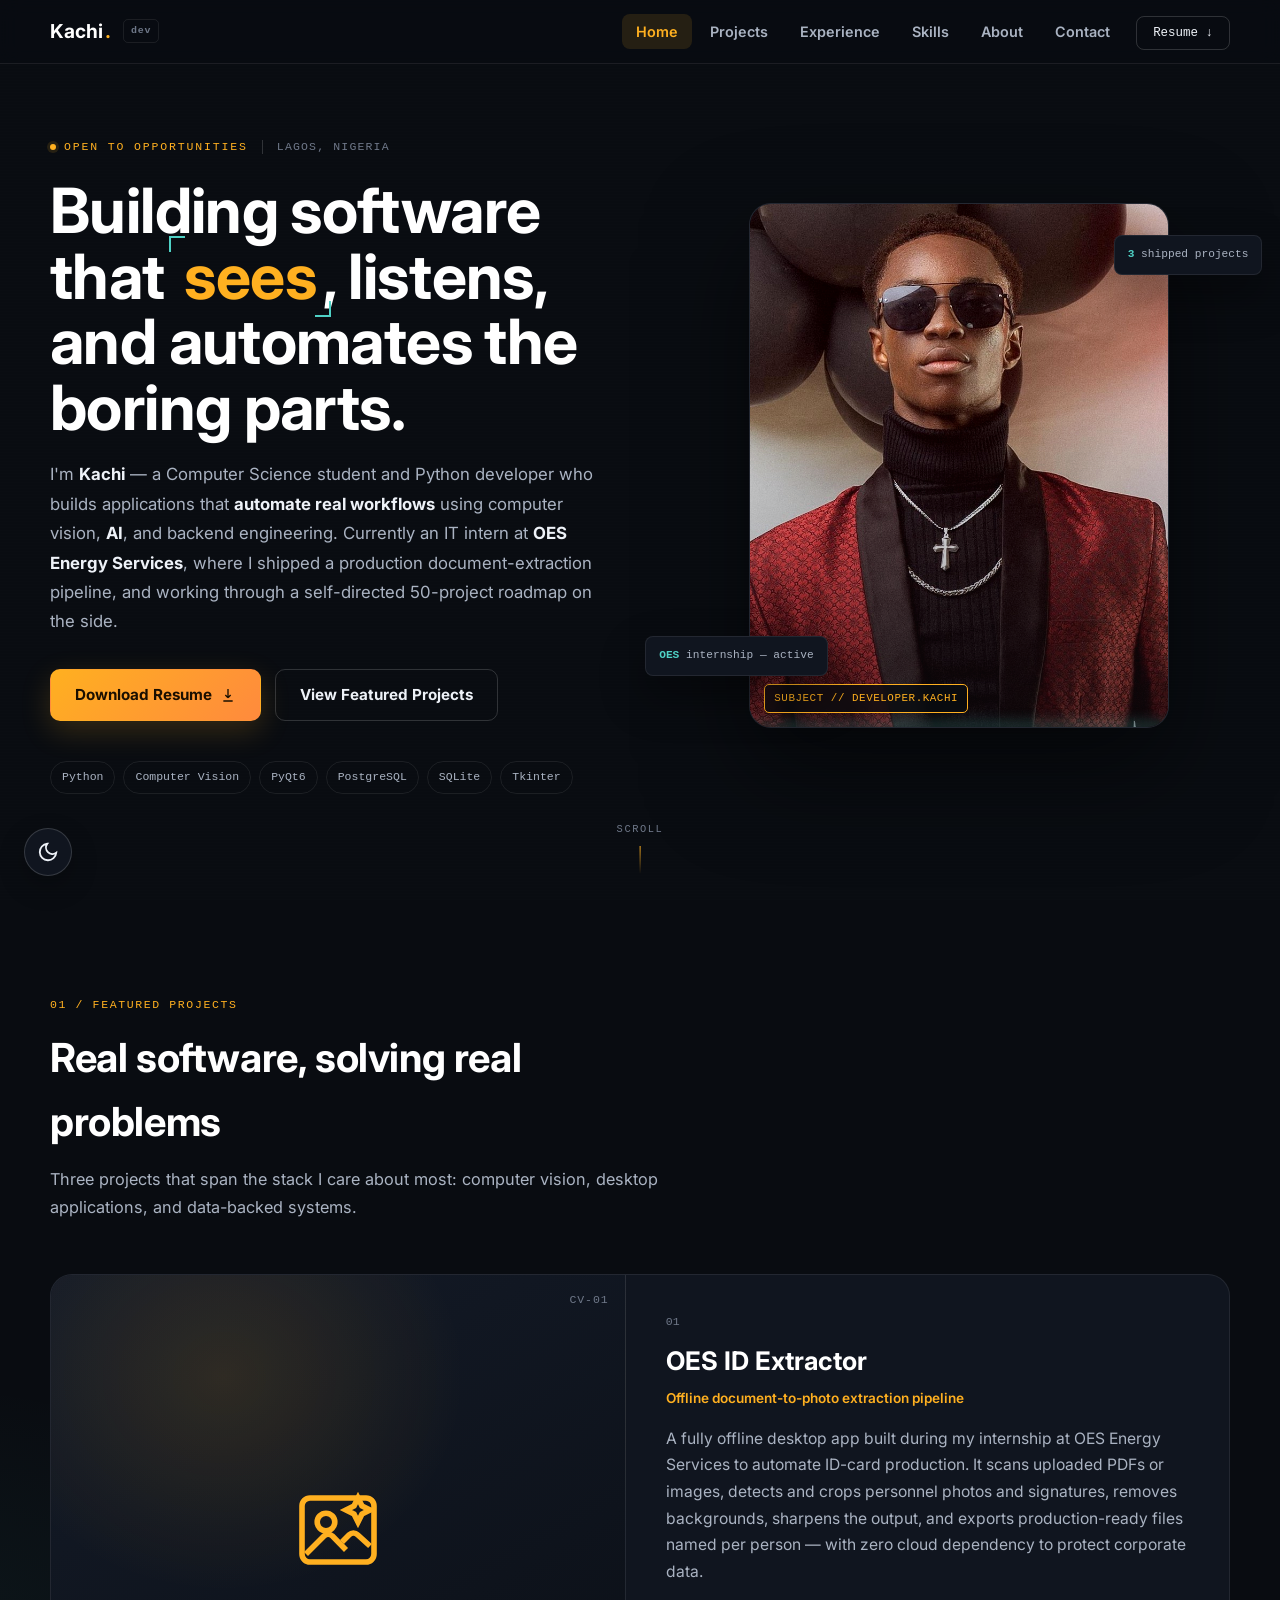
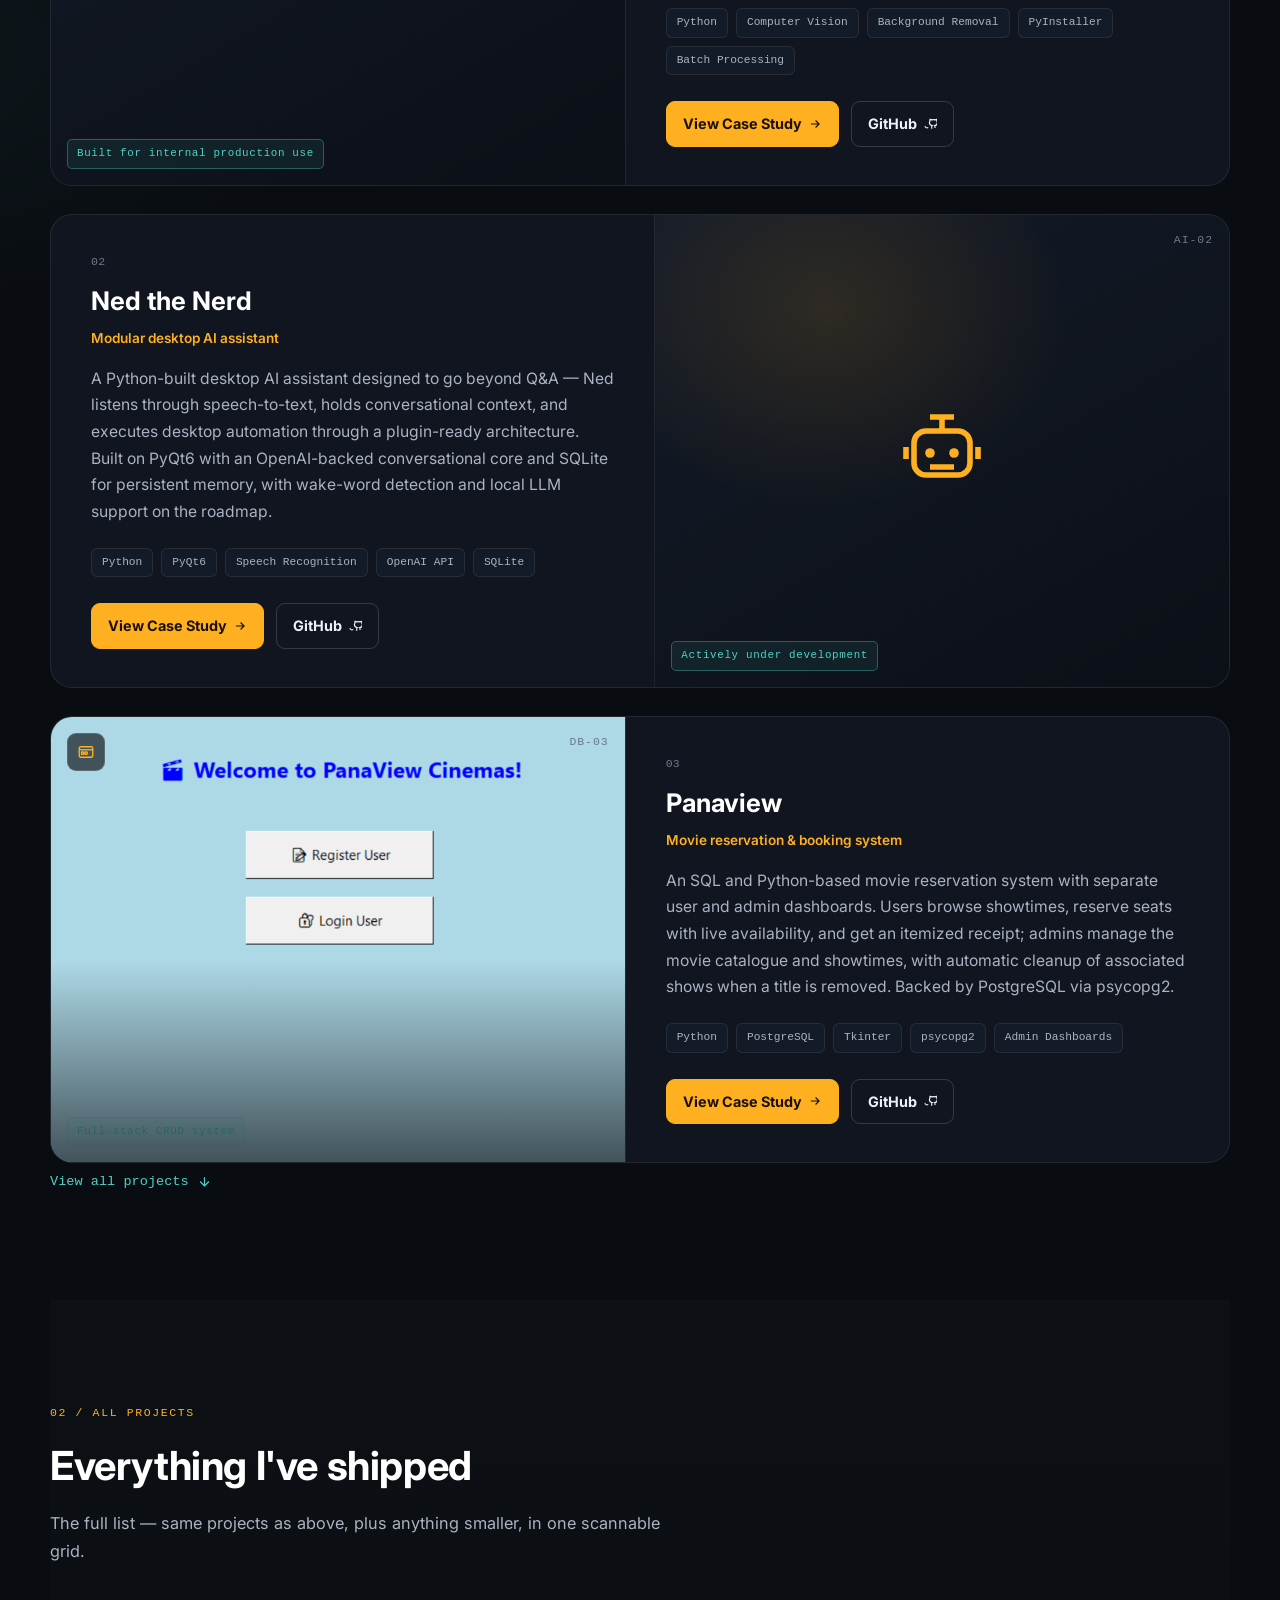
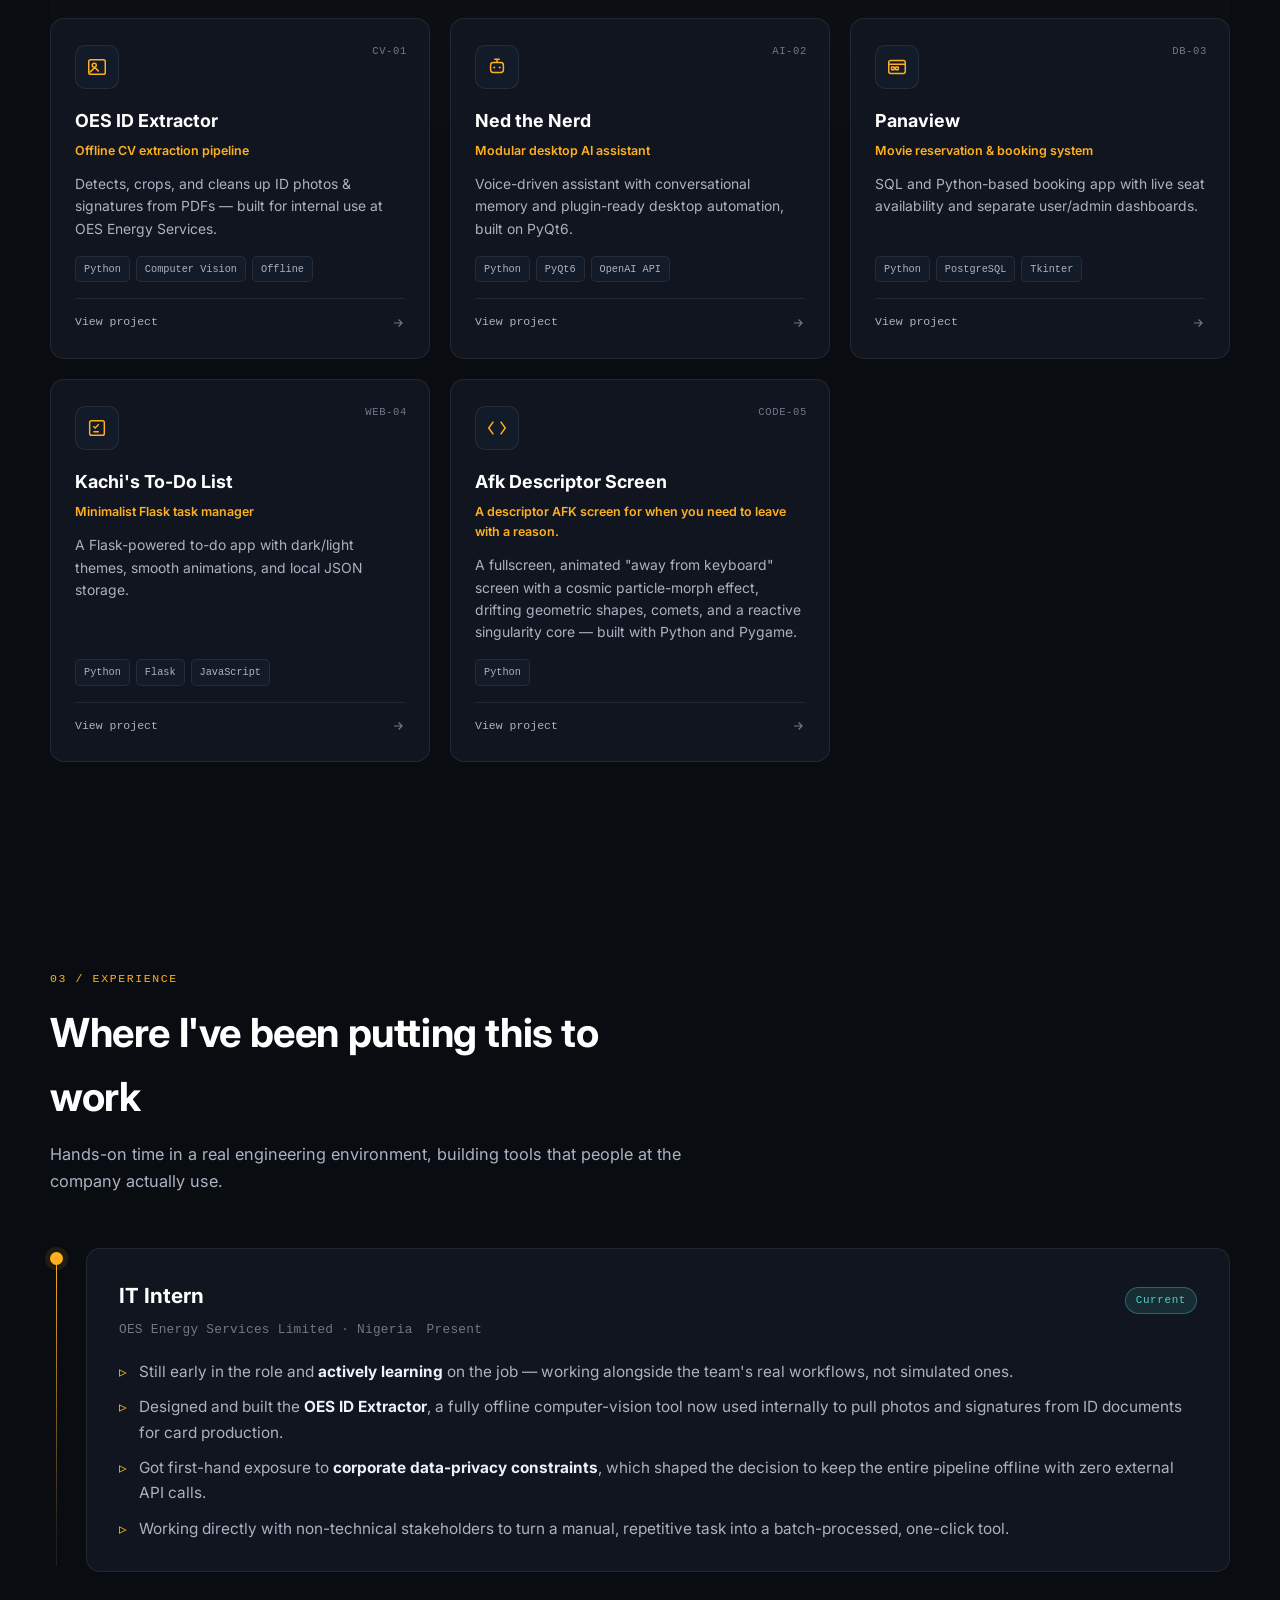
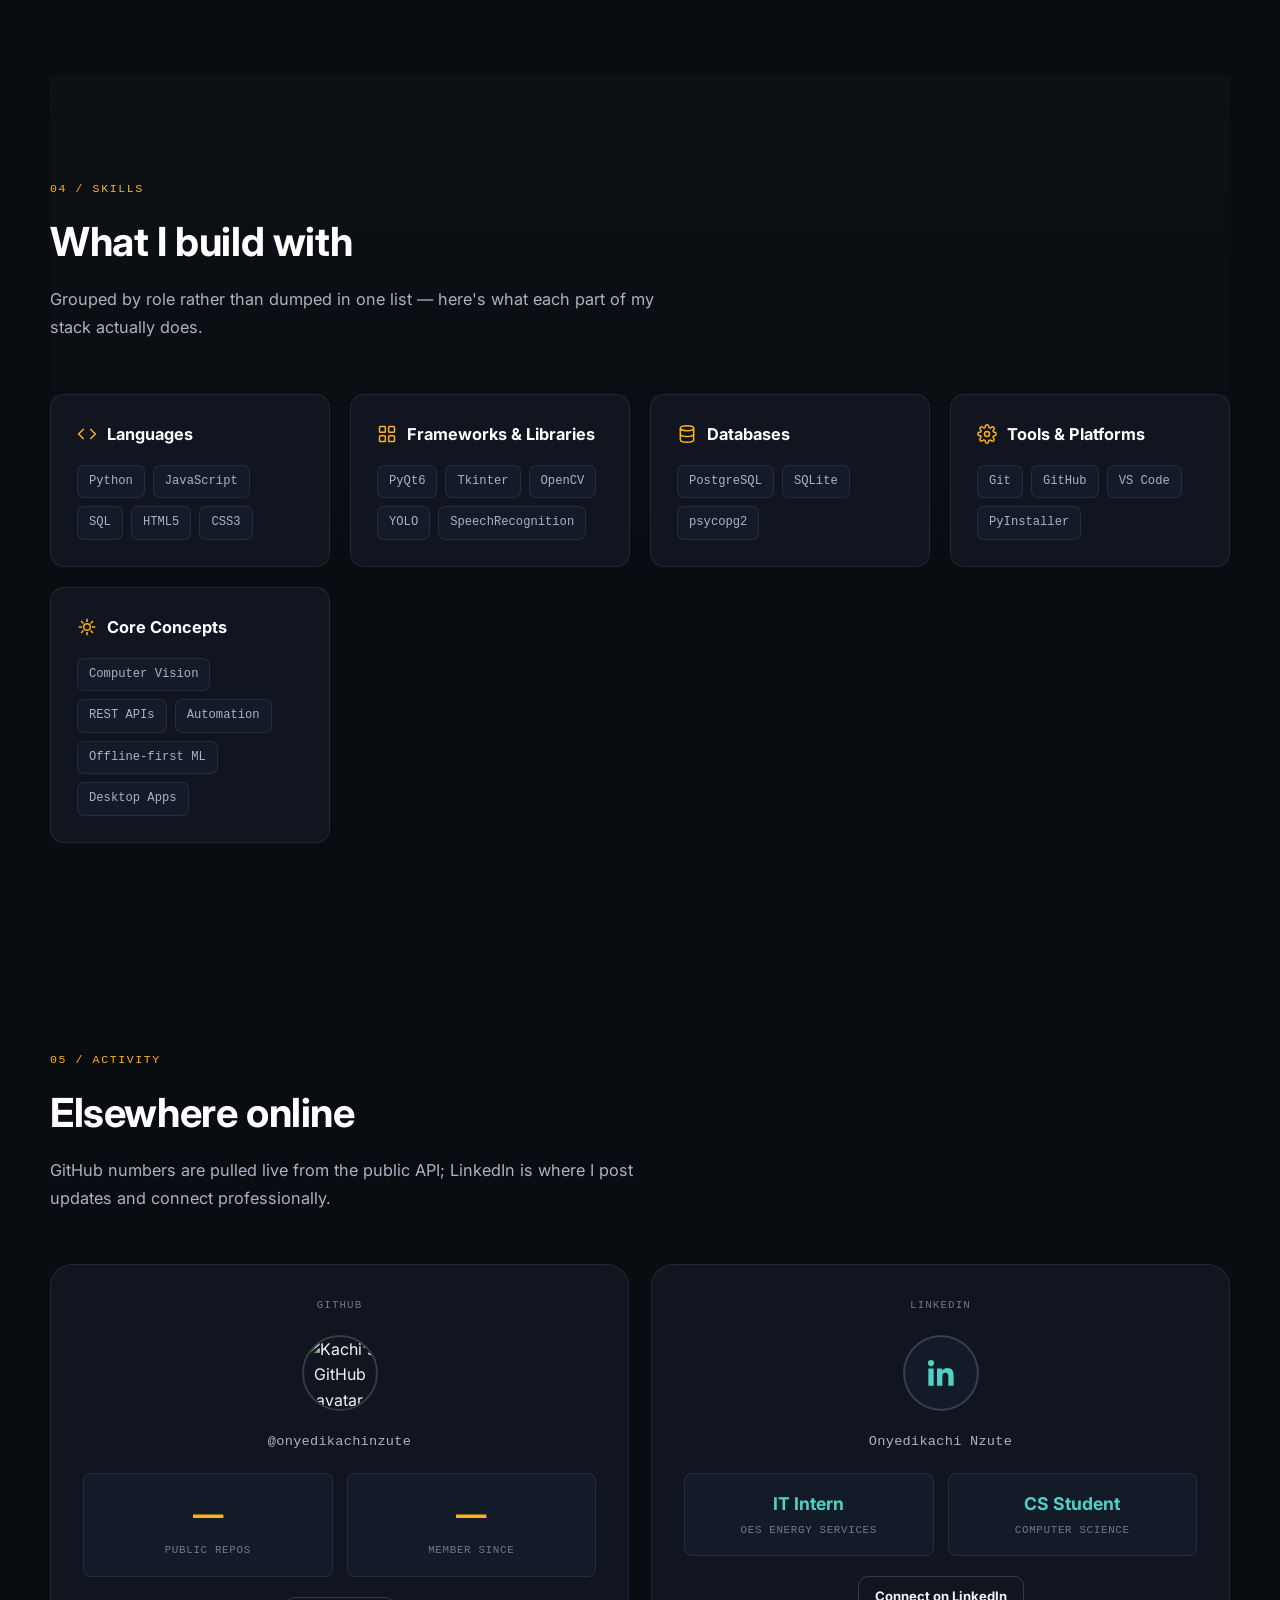
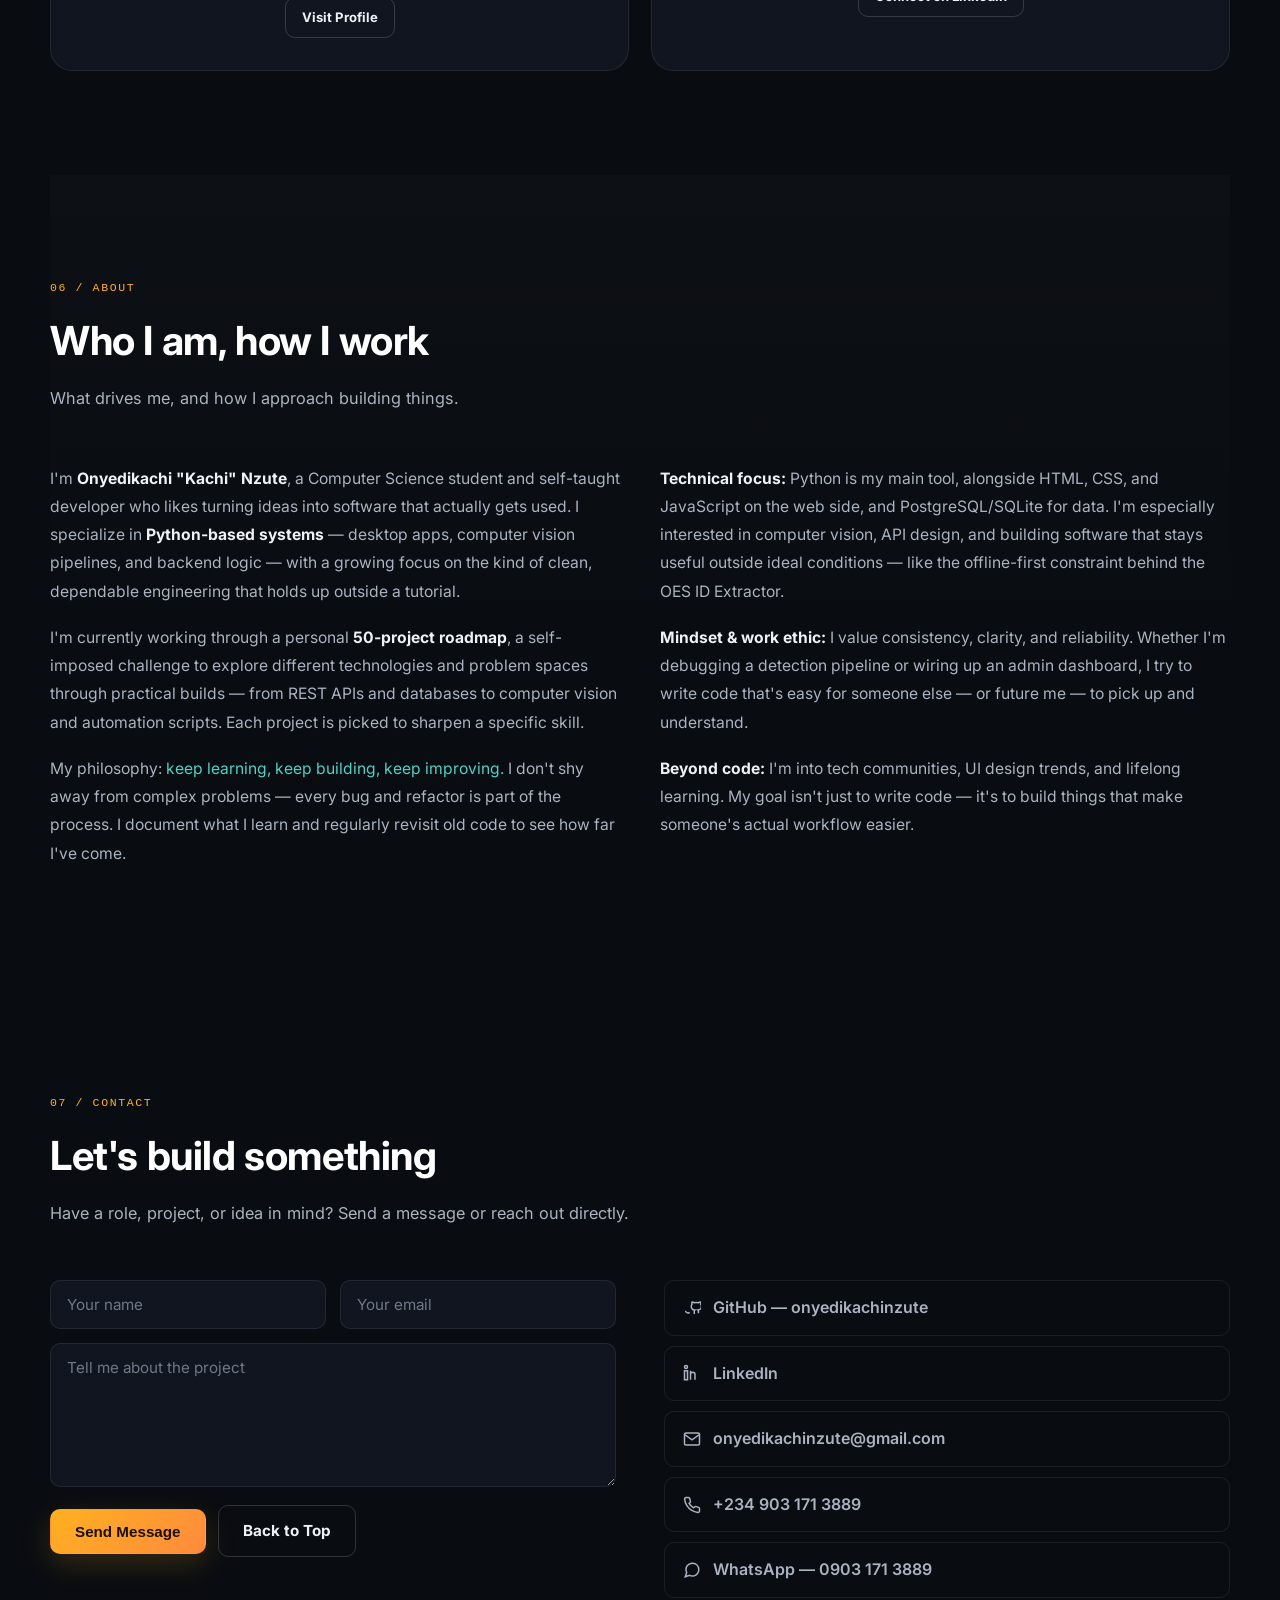
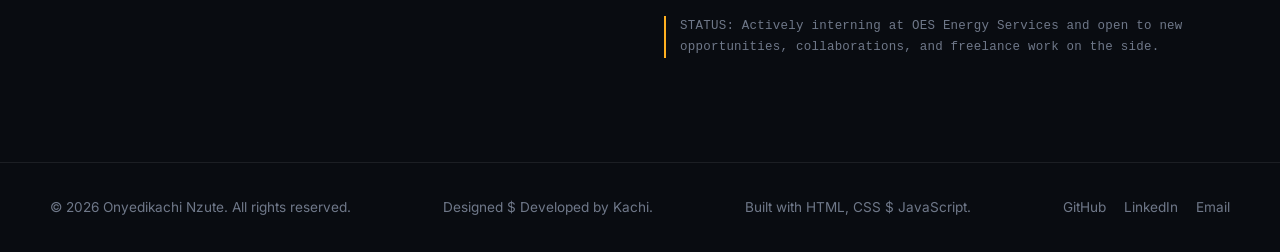
==== commit 02b39bc7: "Refactor code structure for improved readability and maintainability" ====
--- a/index.html
+++ b/index.html
@@ -157,7 +157,7 @@
 
       <!-- OES ID EXTRACTOR -->
       <a class="project-card reveal" href="projects/oes-id-extractor.html">
-        <div class="pc-visual" data-shot="projects/screenshots/oes-id-extractor/01.jpg">
+        <div class="pc-visual" data-shot="projects/screenshots/oes-id-extractor/01">
           <span class="pc-glyph mono">CV-01</span>
           <span class="corner tl"></span><span class="corner br"></span>
           <div class="icon-badge">
@@ -202,7 +202,7 @@
 
       <!-- NED THE NERD -->
       <a class="project-card reveal" href="projects/ned-the-nerd.html">
-        <div class="pc-visual" data-shot="projects/screenshots/ned-the-nerd/01.jpg">
+        <div class="pc-visual" data-shot="projects/screenshots/ned-the-nerd/01">
           <span class="pc-glyph mono">AI-02</span>
           <span class="corner tl"></span><span class="corner br"></span>
           <div class="icon-badge">
@@ -247,7 +247,7 @@
 
       <!-- PANAVIEW -->
       <a class="project-card reveal" href="projects/panaview.html">
-        <div class="pc-visual" data-shot="projects/screenshots/panaview/01.jpg">
+        <div class="pc-visual" data-shot="projects/screenshots/panaview/01">
           <span class="pc-glyph mono">DB-03</span>
           <span class="corner tl"></span><span class="corner br"></span>
           <div class="icon-badge">
--- a/style.css
+++ b/style.css
@@ -1,329 +1,873 @@
-/* -------------------------
-   Variables & light resets
-   Cleaned and simplified
-   ------------------------- */
+/* ==========================================================================
+   TOKENS
+   Design language: "machine vision / detection HUD"
+   Grounded in the subject: a CV/backend developer whose flagship project
+   is a computer-vision extraction pipeline. Corner brackets, scanlines,
+   coordinate readouts and mono data-labels borrow the visual grammar of
+   an object-detection viewfinder.
+   ========================================================================== */
 :root{
-  --bg: #0f172a;
-  --header-height: 64px; /* adjust if your header height changes */
-  --accent: #38bdf8;
-  --muted: #9aa7b8;
-  --container: 1150px;
-  --glass: rgba(255,255,255,0.03);
-  --card-radius: 12px;
-}
-
-* { box-sizing: border-box; margin: 0; padding: 0; }
-html { scroll-padding-top: calc(var(--header-height) + 8px); scroll-behavior: smooth; }
-body {
-  min-height: 100vh;
-  font-family: Inter, system-ui, -apple-system, "Segoe UI", Roboto, "Helvetica Neue", Arial;
-  background: linear-gradient(180deg, var(--bg), #071024);
-  color: #e6eef6;
-  -webkit-font-smoothing: antialiased;
-  line-height: 1.5;
-}
-
-/* container */
-.container { width: calc(100% - 32px); max-width: var(--container); margin: 0 auto; }
-
-/* -------------------------
-   Header / nav
-   ------------------------- */
-.site-header {
-  position: sticky;
-  top: 0;
-  z-index: 2000;
-  backdrop-filter: blur(6px);
-  background: linear-gradient(180deg, rgba(10,15,25,0.90), rgba(10,15,25,0.60));
-  border-bottom: 1px solid rgba(255,255,255,0.03);
-  transition: transform .35s ease, box-shadow .25s ease;
-}
-
-/* header hidden when scrolling down */
-.site-header.hide { transform: translateY(-100%); }
-
-.nav {
-  display: flex;
-  align-items: center;
-  justify-content: space-between;
-  padding: 14px 0;
-}
-
-/* brand */
-.brand { font-weight: 700; font-size: 1.15rem; color: #fff; text-decoration: none; }
-.brand .dot { color: var(--accent); margin-left: 4px; }
-
-/* nav list (desktop) */
-.nav-list { list-style: none; display: flex; gap: 18px; align-items: center; }
-.nav-link {
-  color: var(--muted); text-decoration: none; padding: 8px 12px; border-radius: 8px;
-  transition: color .2s, transform .18s;
-  font-weight: 600; font-size: .95rem;
-}
-.nav-link:hover { color: #fff; transform: translateY(-3px); }
-.nav-link.active { color: var(--accent); background: rgba(56,189,248,0.06); }
-
-/* hamburger (mobile) */
-.hamburger { display: none; background: none; border: 0; cursor: pointer; padding: 6px; }
-.hamburger .ham-line { display: block; width: 22px; height: 2px; background: var(--accent); margin: 4px 0; border-radius: 2px; }
-
-/* -------------------------
-   HERO (split layout)
-   ------------------------- */
-.hero {
-  display: grid;
-  grid-template-columns: 1fr 1fr;
-  gap: 1rem;
-  padding: 48px 0;
-  min-height: calc(100vh - var(--header-height));
-  align-items: stretch;
-}
-
-/* left column */
-.hero-left { display: flex; align-items: center; }
-.intro { max-width: 680px; padding: 48px 18px; animation: enterUp .6s ease both; }
-.lead { color: var(--accent); font-weight: 700; margin-bottom: 8px; }
-.hero-title { font-size: 2.2rem; margin: 8px 0; color: #fff; }
-.hero-desc { color: var(--muted); margin: 12px 0 18px; line-height: 1.6; }
-
-/* CTAs */
-.hero-cta { display: flex; gap: 12px; }
-.btn {
-  display: inline-block; padding: 10px 18px; border-radius: 10px; font-weight: 700; text-decoration: none;
-  transition: transform .18s, box-shadow .18s;
-}
-.hire-me {
-  background: linear-gradient(90deg, var(--accent), #0ea5e9); color: #021025; border: 0;
-  box-shadow: 0 8px 22px rgba(56,189,248,0.12);
-}
-.hire-me:hover { transform: translateY(-4px); box-shadow: 0 14px 36px rgba(56,189,248,0.14); }
-.btn.ghost { background: transparent; border: 1px solid rgba(255,255,255,0.06); color: var(--muted); }
-.btn.ghost:hover { color: #fff; transform: translateY(-3px); }
-
-/* right column (photo) */
-.hero-right {
-  position: relative; display: flex; align-items: center; justify-content: center; overflow: hidden;
-  background: linear-gradient(180deg, rgba(255,255,255,0.02), rgba(255,255,255,0.00));
-}
-.profile-photo {
-  width: 100%; height: 100%; max-width: 760px; max-height: 720px; object-fit: cover; display:block;
-  transform: scale(1.02); opacity: 0; animation: photoEnter .8s .15s forwards; border-radius: 6px;
-  box-shadow: 0 30px 80px rgba(2,6,23,0.6);
-}
-.photo-overlay { position: absolute; inset: 0; pointer-events: none; background: linear-gradient(180deg, rgba(2,6,23,0.0), rgba(2,6,23,0.35)); }
-
-/* -------------------------
-   Sections
-   ------------------------- */
-.section { padding: 72px 0; }
-.section-title { font-size: 1.6rem; color: #fff; margin-bottom: 6px; }
-.section-sub { color: var(--muted); margin-bottom: 18px; }
-
-.grid { display: grid; grid-template-columns: repeat(3, 1fr); gap: 18px; }
-
-.grid a {
-  color: inherit;
-  text-decoration: none;
-  transition: color 0.3s ease, text-shadow 0.3s ease, transform 0.3s ease;
-}
-
-.grid a:hover{
-  color: var(--accent);
-  transform: translateY(-3px);
-  text-shadow: 0 0 12px rgba(56, 189, 248, 0.8)
-}
-
-.card {
-  background: linear-gradient(180deg, rgba(255,255,255,0.02), rgba(255,255,255,0.01));
-  border: 1px solid rgba(255,255,255,0.03);
-  padding: 18px; border-radius: var(--card-radius);
-  transition: transform .22s, box-shadow .22s;
-}
-.card:hover { transform: translateY(-8px); box-shadow: 0 20px 50px rgba(2,6,23,0.6); }
-.section.alt { background: linear-gradient(180deg, rgba(255,255,255,0.01), rgba(255,255,255,0.00)); }
-
-/* about grid */
-.about-grid { display: grid; grid-template-columns: 1fr 1fr; gap: 18px; color: var(--muted); }
-
-/* contact form - left aligned and constrained */
-.contact-form {
-  width: 100%;
-  max-width: 720px; /* left-aligned width */
-  margin: 18px 0 0 0;
-  display: flex; flex-direction: column; gap: 12px;
-}
-.form-row { display: flex; gap: 12px; }
-.form-row input, textarea, input[type="text"], input[type="email"] {
-  background: var(--glass); border: 1px solid rgba(255,255,255,0.04); padding: 12px; border-radius: 10px; color: #fff; width: 100%;
-}
-.form-actions { display: flex; gap: 12px; align-items: center; }
-
-/* contact links below form */
-/* ---- Contact links with glowing hover ---- */
-.contact-links {
-  display: flex;
-  gap: 18px;
-  justify-content: flex-start;
-  margin-top: 18px;
-}
-
-.contact-links .link {
-  display: inline-flex;
-  align-items: center;
-  gap: 8px;
-  color: var(--muted);
-  text-decoration: none;
-  font-weight: 600;
-  transition: color 0.3s ease, text-shadow 0.3s ease, transform 0.3s ease;
-}
-
-.contact-links .link i {
-  font-size: 1.3rem;
-  transition: color 0.3s ease, text-shadow 0.3s ease;
-}
-
-/* Glow effect on hover */
-.contact-links .link:hover {
-  color: var(--accent);
-  transform: translateY(-3px);
-  text-shadow: 0 0 8px rgba(56, 189, 248, 0.7);
-}
-
-.contact-links .link:hover i {
-  color: var(--accent);
-  text-shadow: 0 0 12px rgba(56, 189, 248, 0.8);
-}
-
-/* footer */
-.site-footer { padding: 22px 0; background: transparent; border-top: 1px solid rgba(255,255,255,0.03); }
-.site-footer p { color: var(--muted); text-align: center; }
-
-/* -------------------------
-   Back-to-top button (fixed bottom-left)
-   ------------------------- */
-.back-to-top {
-  position: fixed;
-  left: 20px;
-  bottom: 20px;
-  z-index: 3000;
-  width: 48px;
-  height: 48px;
-  border-radius: 50%;
-  display: inline-flex; align-items: center; justify-content: center;
-  background: var(--accent);
-  color: #021025;
-  text-decoration: none;
-  font-weight: 700;
-  box-shadow: 0 6px 18px rgba(56,189,248,0.25);
-  opacity: 0; pointer-events: none; transform: translateY(6px);
-  transition: opacity .28s ease, transform .28s ease;
-}
-.back-to-top.show { opacity: 1; pointer-events: auto; transform: translateY(0); }
-.back-to-top:hover { transform: translateY(-4px); background: #0ea5e9; }
-
-/* -------------------------
-   Responsive rules (mobile)
-   ------------------------- */
-@media (max-width: 980px) {
-  .hero { grid-template-columns: 1fr; gap: 18px; padding: 28px 0; min-height: 80vh; }
-  .hero-right { order: -1; padding-top: 18px; }
-  .profile-photo { max-width: 420px; border-radius: 14px; }
-  .grid { grid-template-columns: repeat(2, 1fr); }
-  .about-grid { grid-template-columns: 1fr; }
-}
-
-@media (max-width: 768px) {
-  /* mobile nav becomes bottom sliding menu */
-  .hamburger {
-    display: block;
-    z-index: 3001;
-    background: none;
-    border: none;
-    cursor: pointer;
+  --bg:            #090c11;
+  --bg-1:          #0d1119;
+  --surface:       #10151f;
+  --surface-2:     #141b28;
+  --border:        rgba(255,255,255,0.08);
+  --border-strong: rgba(255,255,255,0.16);
+
+  --text:          #eef2f8;
+  --text-dim:      #aab3c2;
+  --muted:         #6f7889;
+
+  --accent:        #ffb020;   /* detection amber */
+  --accent-soft:   rgba(255,176,32,0.12);
+  --accent-2:      #4fd1c5;   /* confirm teal */
+  --accent-2-soft: rgba(79,209,197,0.12);
+  --danger:        #ff6b6b;
+
+  --font-display: 'Space Grotesk', 'Inter', system-ui, sans-serif;
+  --font-body:    'Inter', system-ui, -apple-system, "Segoe UI", sans-serif;
+  --font-mono:    'JetBrains Mono', 'SFMono-Regular', Consolas, monospace;
+
+  --header-height: 72px;
+  --container: 1180px;
+  --radius-sm: 8px;
+  --radius: 14px;
+  --radius-lg: 22px;
+
+  --ease: cubic-bezier(.16,.84,.44,1);
+}
+
+/* ---- Light theme override ---- */
+:root[data-theme="light"]{
+  --bg:            #f5f3ee;
+  --bg-1:          #efece3;
+  --surface:       #ffffff;
+  --surface-2:     #f3f0e8;
+  --border:        rgba(10,14,20,0.10);
+  --border-strong: rgba(10,14,20,0.20);
+
+  --text:          #12151c;
+  --text-dim:      #495164;
+  --muted:         #7a8194;
+
+  --accent:        #cc7a00;
+  --accent-soft:   rgba(204,122,0,0.10);
+  --accent-2:      #0d9488;
+  --accent-2-soft: rgba(13,148,136,0.10);
+}
+:root[data-theme="light"] body{
+  background:
+    radial-gradient(1100px 600px at 84% -10%, rgba(204,122,0,0.06), transparent 60%),
+    radial-gradient(900px 500px at -10% 20%, rgba(13,148,136,0.05), transparent 55%),
+    var(--bg);
+}
+:root[data-theme="light"] .btn.primary{ color:#1a0f00; }
+:root[data-theme="light"] .pc-link.filled{ color:#fff; }
+:root[data-theme="light"] .scan-noise{ opacity:.25; }
+:root[data-theme="light"] ::selection{ color:#fff; }
+html{ transition: background-color .35s ease; }
+body{ transition: background-color .35s ease, color .35s ease; }
+
+*{ box-sizing:border-box; margin:0; padding:0; }
+html{
+  scroll-padding-top: calc(var(--header-height) + 16px);
+  scroll-behavior: smooth;
+}
+@media (prefers-reduced-motion: reduce){
+  html{ scroll-behavior:auto; }
+  *{ animation-duration:0.01ms !important; animation-iteration-count:1 !important; transition-duration:0.01ms !important; scroll-behavior:auto !important; }
+}
+
+body{
+  min-height:100vh;
+  font-family:var(--font-body);
+  background:
+    radial-gradient(1100px 600px at 84% -10%, rgba(255,176,32,0.07), transparent 60%),
+    radial-gradient(900px 500px at -10% 20%, rgba(79,209,197,0.06), transparent 55%),
+    var(--bg);
+  color:var(--text);
+  line-height:1.6;
+  -webkit-font-smoothing:antialiased;
+  overflow-x:hidden;
+}
+
+.container{ width:calc(100% - 40px); max-width:var(--container); margin:0 auto; }
+
+a{ color:inherit; }
+img{ max-width:100%; display:block; }
+
+::selection{ background:var(--accent); color:#0a0e14; }
+
+:focus-visible{
+  outline: 2px solid var(--accent);
+  outline-offset: 3px;
+  border-radius: 4px;
+}
+
+/* subtle scanline texture overlay */
+.scan-noise{
+  position:fixed; inset:0; pointer-events:none; z-index:1;
+  background-image: repeating-linear-gradient(0deg, rgba(255,255,255,0.015) 0px, rgba(255,255,255,0.015) 1px, transparent 1px, transparent 3px);
+  mix-blend-mode:overlay;
+  opacity:.5;
+}
+
+/* mono utility */
+.mono{ font-family:var(--font-mono); letter-spacing:.02em; }
+.eyebrow{
+  font-family:var(--font-mono);
+  font-size:.72rem;
+  letter-spacing:.16em;
+  text-transform:uppercase;
+  color:var(--accent);
+  display:inline-flex; align-items:center; gap:8px;
+}
+.eyebrow::before{
+  content:''; width:6px; height:6px; border-radius:50%;
+  background:var(--accent); box-shadow:0 0 0 3px var(--accent-soft);
+  animation: pulse 2.2s ease-in-out infinite;
+}
+@keyframes pulse{ 0%,100%{opacity:1} 50%{opacity:.35} }
+
+/* ==========================================================================
+   HEADER / NAV
+   ========================================================================== */
+.site-header{
+  position:sticky; top:0; z-index:2000;
+  backdrop-filter: blur(10px) saturate(140%);
+  background: rgba(9,12,17,0.72);
+  border-bottom:1px solid var(--border);
+  transition: transform .4s var(--ease), background .3s ease;
+}
+.site-header.hide{ transform:translateY(-100%); }
+
+.nav{ display:flex; align-items:center; justify-content:space-between; padding:16px 0; }
+
+.brand{
+  font-family:var(--font-display); font-weight:700; font-size:1.2rem;
+  text-decoration:none; color:#fff; display:flex; align-items:center; gap:2px;
+}
+.brand .dot{ color:var(--accent); }
+.brand-tag{
+  font-family:var(--font-mono); font-size:.62rem; color:var(--muted);
+  margin-left:10px; padding:3px 7px; border:1px solid var(--border); border-radius:5px;
+  letter-spacing:.08em; display:none;
+}
+@media (min-width:560px){ .brand-tag{ display:inline-block; } }
+
+.hamburger{ display:none; background:none; border:0; cursor:pointer; padding:8px; }
+.hamburger .ham-line{ display:block; width:22px; height:2px; background:var(--accent); margin:4px 0; border-radius:2px; transition:transform .25s ease, opacity .25s ease; }
+
+.nav-list{ list-style:none; display:flex; gap:4px; align-items:center; }
+.nav-link{
+  color:var(--text-dim); text-decoration:none; padding:9px 14px; border-radius:8px;
+  transition:color .2s, background .2s;
+  font-weight:600; font-size:.9rem; position:relative;
+}
+.nav-link:hover{ color:#fff; }
+.nav-link.active{ color:var(--accent); background:var(--accent-soft); }
+
+.nav-cta{
+  font-family:var(--font-mono); font-size:.78rem; padding:9px 16px;
+  border:1px solid var(--border-strong); border-radius:8px; text-decoration:none;
+  color:var(--text); transition:border-color .2s, background .2s, transform .2s;
+  margin-left:8px;
+}
+.nav-cta:hover{ border-color:var(--accent); background:var(--accent-soft); transform:translateY(-2px); }
+
+/* ==========================================================================
+   BUTTONS
+   ========================================================================== */
+.btn{
+  display:inline-flex; align-items:center; gap:8px;
+  padding:13px 24px; border-radius:10px; font-weight:700; font-size:.95rem;
+  text-decoration:none; transition:transform .25s var(--ease), box-shadow .25s var(--ease), background .25s ease;
+  border:1px solid transparent; cursor:pointer;
+}
+.btn.primary{
+  background:linear-gradient(135deg, var(--accent), #ff8a3d);
+  color:#1a0f00;
+  box-shadow:0 10px 30px rgba(255,176,32,0.18);
+}
+.btn.primary:hover{ transform:translateY(-3px); box-shadow:0 16px 40px rgba(255,176,32,0.28); }
+.btn.ghost{
+  background:transparent; border-color:var(--border-strong); color:var(--text);
+}
+.btn.ghost:hover{ border-color:var(--accent-2); color:var(--accent-2); transform:translateY(-3px); }
+.btn.small{ padding:9px 16px; font-size:.82rem; }
+.btn svg{ width:16px; height:16px; }
+
+/* ==========================================================================
+   HERO
+   ========================================================================== */
+.hero{
+  position:relative;
+  display:grid; grid-template-columns:1.05fr .95fr; gap:2.5rem;
+  padding:64px 0 88px;
+  min-height:calc(100vh - var(--header-height));
+  align-items:center;
+}
+
+.hero-left{ position:relative; z-index:2; }
+.hero-eyebrow-row{ display:flex; align-items:center; gap:14px; margin-bottom:22px; flex-wrap:wrap; }
+.hero-eyebrow-row .divider{ width:1px; height:14px; background:var(--border-strong); }
+.hero-role{ font-family:var(--font-mono); font-size:.72rem; color:var(--muted); letter-spacing:.1em; text-transform:uppercase; }
+
+.hero-title{
+  font-family:var(--font-display);
+  font-size:clamp(2.4rem, 5vw, 3.9rem);
+  line-height:1.05;
+  font-weight:700;
+  color:#fff;
+  margin-bottom:20px;
+  letter-spacing:-0.01em;
+}
+.hero-title .accent-word{
+  color:var(--accent);
+  position:relative;
+}
+.hero-title .frame-word{
+  position:relative; display:inline-block; padding:0 .12em;
+}
+.hero-title .frame-word::before,
+.hero-title .frame-word::after{
+  content:''; position:absolute; width:14px; height:14px; opacity:0; transition:opacity .3s ease .6s;
+  border-color:var(--accent-2); border-style:solid;
+}
+.hero.loaded .hero-title .frame-word::before,
+.hero.loaded .hero-title .frame-word::after{ opacity:1; }
+.hero-title .frame-word::before{ top:-8px; left:-8px; border-width:2px 0 0 2px; }
+.hero-title .frame-word::after{ bottom:-8px; right:-8px; border-width:0 2px 2px 0; }
+
+.hero-desc{
+  color:var(--text-dim); font-size:1.05rem; line-height:1.75; max-width:560px; margin-bottom:32px;
+}
+.hero-desc strong{ color:var(--text); }
+
+.hero-cta{ display:flex; gap:14px; flex-wrap:wrap; margin-bottom:40px; }
+
+.hero-stack{
+  display:flex; flex-wrap:wrap; gap:8px;
+}
+.hero-stack span{
+  font-family:var(--font-mono); font-size:.72rem; padding:6px 11px;
+  border:1px solid var(--border); border-radius:999px; color:var(--text-dim);
+  transition:border-color .2s, color .2s;
+}
+.hero-stack span:hover{ border-color:var(--accent-2); color:var(--accent-2); }
+
+/* --- hero visual: viewfinder photo with detection HUD --- */
+.hero-right{ position:relative; display:flex; align-items:center; justify-content:center; }
+.viewfinder{
+  position:relative;
+  width:100%; max-width:420px;
+  aspect-ratio: 4 / 5;
+  border-radius: var(--radius-lg);
+  overflow:hidden;
+  background:var(--surface);
+  border:1px solid var(--border);
+  box-shadow: 0 40px 100px rgba(0,0,0,0.55);
+}
+.viewfinder img{
+  width:100%; height:100%; object-fit:cover; object-position: center 18%;
+  filter:saturate(1.05) contrast(1.03);
+  opacity:0; transform:scale(1.06);
+  animation: photoEnter .9s .2s var(--ease) forwards;
+}
+@keyframes photoEnter{ to{ opacity:1; transform:scale(1); } }
+
+.viewfinder .corner{
+  position:absolute; width:26px; height:26px; border-color:var(--accent); z-index:3;
+  opacity:0; animation: cornerIn .5s var(--ease) forwards;
+}
+.viewfinder .corner.tl{ top:14px; left:14px; border-width:2px 0 0 2px; animation-delay:.5s; }
+.viewfinder .corner.tr{ top:14px; right:14px; border-width:2px 2px 0 0; animation-delay:.6s; }
+.viewfinder .corner.bl{ bottom:14px; left:14px; border-width:0 0 2px 2px; animation-delay:.7s; }
+.viewfinder .corner.br{ bottom:14px; right:14px; border-width:0 2px 2px 0; animation-delay:.8s; }
+@keyframes cornerIn{ from{opacity:0; transform:scale(.6);} to{opacity:1; transform:scale(1);} }
+
+.viewfinder .scanline{
+  position:absolute; left:0; right:0; height:2px;
+  background:linear-gradient(90deg, transparent, var(--accent-2), transparent);
+  box-shadow:0 0 16px 2px rgba(79,209,197,0.6);
+  animation: scan 3.6s ease-in-out infinite;
+  opacity:.85; z-index:3;
+}
+@keyframes scan{ 0%{ top:8%; } 50%{ top:90%; } 100%{ top:8%; } }
+
+.viewfinder .tag{
+  position:absolute; left:14px; bottom:14px; z-index:4;
+  font-family:var(--font-mono); font-size:.68rem; letter-spacing:.05em;
+  background:rgba(9,12,17,0.75); border:1px solid var(--accent);
+  color:var(--accent); padding:5px 9px; border-radius:5px;
+  backdrop-filter:blur(4px);
+  transform:translateY(6px); opacity:0;
+  animation: tagIn .5s .95s var(--ease) forwards;
+}
+@keyframes tagIn{ to{ transform:translateY(0); opacity:1; } }
+
+.viewfinder .overlay-grad{
+  position:absolute; inset:0; z-index:2; pointer-events:none;
+  background:linear-gradient(180deg, rgba(9,12,17,0) 40%, rgba(9,12,17,0.55) 100%);
+}
+
+.hero-right .float-card{
+  position:absolute; z-index:5;
+  background:var(--surface); border:1px solid var(--border);
+  border-radius:var(--radius-sm); padding:10px 13px;
+  font-family:var(--font-mono); font-size:.7rem; color:var(--text-dim);
+  box-shadow:0 20px 44px rgba(0,0,0,0.4);
+  opacity:0; animation: floatIn .6s var(--ease) forwards;
+}
+.float-card.fc-1{ top:6%; right:-6%; animation-delay:1.05s; }
+.float-card.fc-2{ bottom:10%; left:-8%; animation-delay:1.2s; }
+.float-card b{ color:var(--accent-2); }
+@keyframes floatIn{ from{opacity:0; transform:translateY(10px);} to{opacity:1; transform:translateY(0);} }
+@media (max-width: 640px){ .float-card{ display:none; } }
+
+/* scroll cue */
+.scroll-cue{
+  position:absolute; bottom:18px; left:50%; transform:translateX(-50%);
+  display:flex; flex-direction:column; align-items:center; gap:8px;
+  font-family:var(--font-mono); font-size:.65rem; color:var(--muted); letter-spacing:.15em;
+  z-index:2;
+}
+.scroll-cue .line{ width:1px; height:28px; background:linear-gradient(180deg, var(--accent), transparent); animation:cueMove 1.8s ease-in-out infinite; }
+@keyframes cueMove{ 0%{opacity:.2} 50%{opacity:1} 100%{opacity:.2} }
+@media (max-width:980px){ .scroll-cue{ display:none; } }
+
+/* ==========================================================================
+   SECTIONS (generic)
+   ========================================================================== */
+.section{ padding:104px 0; position:relative; }
+.section.alt{ background:linear-gradient(180deg, rgba(255,255,255,0.015), rgba(255,255,255,0) 60%); }
+.section-head{ margin-bottom:52px; max-width:640px; }
+.section-index{ font-family:var(--font-mono); font-size:.72rem; color:var(--accent); letter-spacing:.14em; text-transform:uppercase; margin-bottom:12px; display:block; }
+.section-title{ font-family:var(--font-display); font-size:clamp(1.8rem, 3.4vw, 2.5rem); color:#fff; margin-bottom:12px; font-weight:700; letter-spacing:-0.01em; }
+.section-sub{ color:var(--text-dim); font-size:1.02rem; line-height:1.7; }
+
+.reveal{ opacity:0; transform:translateY(28px); transition:opacity .7s var(--ease), transform .7s var(--ease); }
+.reveal.in{ opacity:1; transform:translateY(0); }
+
+/* ==========================================================================
+   FEATURED PROJECTS — large showcase cards
+   ========================================================================== */
+.project-list{ display:flex; flex-direction:column; gap:28px; }
+
+.project-card{
+  position:relative;
+  display:grid; grid-template-columns: 1fr 1.05fr; gap:0;
+  background:var(--surface);
+  border:1px solid var(--border);
+  border-radius:var(--radius-lg);
+  overflow:hidden;
+  transition: border-color .35s ease, transform .35s var(--ease), box-shadow .35s var(--ease);
+  text-decoration:none; color:inherit;
+}
+.project-card:nth-child(even){ grid-template-columns: 1.05fr 1fr; }
+.project-card:nth-child(even) .pc-visual{ order:2; }
+.project-card:nth-child(even) .pc-body{ order:1; }
+
+.project-card:hover{
+  border-color:var(--accent);
+  transform:translateY(-6px);
+  box-shadow:0 30px 70px rgba(0,0,0,0.45);
+}
+
+.pc-visual{
+  position:relative; min-height:280px;
+  background:
+    radial-gradient(60% 60% at 30% 20%, var(--accent-soft), transparent 70%),
+    linear-gradient(150deg, var(--surface-2), #0b0f16);
+  display:flex; align-items:center; justify-content:center;
+  overflow:hidden;
+  border-right:1px solid var(--border);
+}
+.pc-visual.has-shot{ padding:0; }
+.pc-visual .pc-shot{
+  position:absolute; inset:0; width:100%; height:100%; object-fit:cover;
+  opacity:0; transition:opacity .5s ease, transform .6s var(--ease);
+}
+.pc-visual .pc-shot.loaded{ opacity:1; }
+.project-card:hover .pc-shot.loaded{ transform:scale(1.04); }
+.pc-visual .pc-shot-fade{
+  position:absolute; inset:0; z-index:1; pointer-events:none;
+  background:linear-gradient(180deg, rgba(9,12,17,0) 55%, rgba(9,12,17,0.65) 100%);
+  opacity:0; transition:opacity .3s ease;
+}
+.pc-visual.has-shot .pc-shot-fade{ opacity:1; }
+.pc-visual.has-shot .pc-icon{ display:none; }
+.pc-visual .icon-badge{
+  position:absolute; top:16px; left:16px; z-index:3;
+  width:38px; height:38px; border-radius:9px;
+  background:rgba(9,12,17,0.65); backdrop-filter:blur(6px);
+  border:1px solid rgba(255,255,255,0.14);
+  display:none; align-items:center; justify-content:center;
+  color:var(--accent);
+}
+.pc-visual.has-shot .icon-badge{ display:flex; }
+.pc-visual.has-shot .icon-badge svg{ width:18px; height:18px; }
+.project-card:nth-child(even) .pc-visual{ border-right:none; border-left:1px solid var(--border); }
+
+.pc-visual .corner{ position:absolute; width:22px; height:22px; border-color:var(--accent-2); opacity:.55; }
+.pc-visual .corner.tl{ top:16px; left:16px; border-width:2px 0 0 2px; }
+.pc-visual .corner.br{ bottom:16px; right:16px; border-width:0 2px 2px 0; }
+
+.pc-glyph{
+  font-family:var(--font-mono); font-size:.72rem; color:var(--muted);
+  position:absolute; top:16px; right:16px; letter-spacing:.08em;
+}
+.pc-visual .pc-icon{
+  width:96px; height:96px; color:var(--accent);
+  transition:transform .5s var(--ease);
+}
+.project-card:hover .pc-icon{ transform:scale(1.08) rotate(-3deg); }
+
+.pc-status{
+  position:absolute; left:16px; bottom:16px;
+  font-family:var(--font-mono); font-size:.68rem; letter-spacing:.06em;
+  color:var(--accent-2); border:1px solid rgba(79,209,197,0.35); background:rgba(79,209,197,0.08);
+  padding:5px 9px; border-radius:5px;
+}
+
+.pc-body{ padding:38px 40px; display:flex; flex-direction:column; }
+.pc-index{ font-family:var(--font-mono); font-size:.72rem; color:var(--muted); margin-bottom:10px; }
+.pc-title{ font-family:var(--font-display); font-size:1.6rem; color:#fff; font-weight:700; margin-bottom:6px; }
+.pc-subtitle{ color:var(--accent); font-size:.85rem; font-weight:600; margin-bottom:16px; }
+.pc-desc{ color:var(--text-dim); line-height:1.7; margin-bottom:22px; font-size:.98rem; }
+
+.pc-tags{ display:flex; flex-wrap:wrap; gap:8px; margin-bottom:26px; }
+.pc-tags span{
+  font-family:var(--font-mono); font-size:.7rem; padding:5px 10px; border-radius:6px;
+  background:var(--surface-2); border:1px solid var(--border); color:var(--text-dim);
+}
+
+.pc-actions{ display:flex; gap:12px; margin-top:auto; flex-wrap:wrap; }
+.pc-link{
+  display:inline-flex; align-items:center; gap:6px;
+  font-weight:700; font-size:.9rem; text-decoration:none; color:var(--text);
+  padding:10px 16px; border:1px solid var(--border-strong); border-radius:9px;
+  transition:all .25s ease;
+}
+.pc-link:hover{ border-color:var(--accent); color:var(--accent); transform:translateY(-2px); }
+.pc-link.filled{ background:var(--accent); color:#1a0f00; border-color:var(--accent); }
+.pc-link.filled:hover{ background:#ffc253; color:#1a0f00; }
+.pc-link svg{ width:14px; height:14px; }
+
+@media (max-width:900px){
+  .project-card, .project-card:nth-child(even){ grid-template-columns:1fr; }
+  .project-card:nth-child(even) .pc-visual{ order:0; border-left:none; border-bottom:1px solid var(--border); }
+  .project-card:nth-child(even) .pc-body{ order:0; }
+  .pc-visual{ border-right:none; border-bottom:1px solid var(--border); min-height:200px; }
+  .pc-body{ padding:28px 24px; }
+}
+
+/* ==========================================================================
+   ALL PROJECTS — compact grid (lighter version of the featured cards)
+   ========================================================================== */
+.all-projects-grid{
+  display:grid; grid-template-columns:repeat(3, 1fr); gap:20px;
+}
+.mini-card{
+  position:relative;
+  display:flex; flex-direction:column;
+  background:var(--surface); border:1px solid var(--border); border-radius:var(--radius);
+  padding:26px 24px; text-decoration:none; color:inherit;
+  transition: border-color .3s ease, transform .3s var(--ease), box-shadow .3s var(--ease);
+  overflow:hidden;
+}
+.mini-card:hover{
+  border-color:var(--accent);
+  transform:translateY(-6px);
+  box-shadow:0 22px 50px rgba(0,0,0,0.35);
+}
+.mini-card .corner{ position:absolute; width:16px; height:16px; border-color:var(--accent-2); opacity:0; transition:opacity .3s ease; }
+.mini-card .corner.tl{ top:12px; left:12px; border-width:2px 0 0 2px; }
+.mini-card .corner.br{ bottom:12px; right:12px; border-width:0 2px 2px 0; }
+.mini-card:hover .corner{ opacity:.6; }
+
+.mini-card-icon{
+  width:44px; height:44px; border-radius:10px;
+  display:flex; align-items:center; justify-content:center;
+  background:var(--surface-2); border:1px solid var(--border);
+  color:var(--accent); margin-bottom:18px;
+  transition:transform .35s var(--ease), border-color .3s ease;
+}
+.mini-card-icon svg{ width:22px; height:22px; }
+.mini-card:hover .mini-card-icon{ transform:scale(1.08) rotate(-4deg); border-color:var(--accent); }
+
+.mini-card-glyph{ font-family:var(--font-mono); font-size:.66rem; color:var(--muted); position:absolute; top:24px; right:22px; letter-spacing:.06em; }
+
+.mini-card h3{ font-family:var(--font-display); font-size:1.12rem; font-weight:700; color:#fff; margin-bottom:6px; }
+.mini-card .mini-subtitle{ color:var(--accent); font-size:.78rem; font-weight:600; margin-bottom:12px; }
+.mini-card .mini-desc{ color:var(--text-dim); font-size:.87rem; line-height:1.6; margin-bottom:16px; flex-grow:1; }
+
+.mini-tags{ display:flex; flex-wrap:wrap; gap:6px; margin-bottom:16px; }
+.mini-tags span{
+  font-family:var(--font-mono); font-size:.64rem; padding:4px 8px; border-radius:5px;
+  background:var(--surface-2); border:1px solid var(--border); color:var(--text-dim);
+}
+
+.mini-card-foot{
+  display:flex; align-items:center; justify-content:space-between;
+  margin-top:auto; padding-top:14px; border-top:1px solid var(--border);
+  font-family:var(--font-mono); font-size:.72rem; color:var(--text-dim);
+}
+.mini-card-foot svg{ width:14px; height:14px; transition:transform .3s ease; color:var(--muted); }
+.mini-card:hover .mini-card-foot svg{ transform:translateX(4px); color:var(--accent); }
+
+.view-all-link{
+  display:inline-flex; align-items:center; gap:8px;
+  font-family:var(--font-mono); font-size:.85rem; color:var(--accent-2);
+  text-decoration:none; margin-top:8px; padding-bottom:2px;
+  border-bottom:1px solid transparent; transition:border-color .25s ease, gap .25s ease;
+}
+.view-all-link:hover{ border-color:var(--accent-2); gap:12px; }
+.view-all-link svg{ width:15px; height:15px; }
+
+@media (max-width:980px){ .all-projects-grid{ grid-template-columns:repeat(2,1fr); } }
+@media (max-width:640px){ .all-projects-grid{ grid-template-columns:1fr; } }
+
+/* ==========================================================================
+   EXPERIENCE — timeline
+   ========================================================================== */
+.timeline{ position:relative; padding-left:36px; }
+.timeline::before{
+  content:''; position:absolute; left:6px; top:6px; bottom:6px; width:1px;
+  background:linear-gradient(180deg, var(--accent), var(--border) 90%);
+}
+.timeline-item{ position:relative; padding-bottom:44px; }
+.timeline-item:last-child{ padding-bottom:0; }
+.timeline-dot{
+  position:absolute; left:-36px; top:4px; width:13px; height:13px; border-radius:50%;
+  background:var(--bg); border:2px solid var(--accent);
+  box-shadow:0 0 0 5px rgba(255,176,32,0.1);
+}
+.timeline-item.current .timeline-dot{ background:var(--accent); animation:pulse 2s ease-in-out infinite; }
+
+.exp-card{
+  background:var(--surface); border:1px solid var(--border); border-radius:var(--radius);
+  padding:30px 32px; transition:border-color .3s ease, transform .3s var(--ease);
+}
+.exp-card:hover{ border-color:var(--accent-2); transform:translateX(4px); }
+
+.exp-top{ display:flex; flex-wrap:wrap; align-items:baseline; justify-content:space-between; gap:10px; margin-bottom:6px; }
+.exp-role{ font-family:var(--font-display); font-size:1.3rem; font-weight:700; color:#fff; }
+.exp-badge{
+  font-family:var(--font-mono); font-size:.68rem; letter-spacing:.06em; padding:4px 10px; border-radius:999px;
+  background:var(--accent-2-soft); color:var(--accent-2); border:1px solid rgba(79,209,197,0.35);
+}
+.exp-meta{ display:flex; flex-wrap:wrap; gap:14px; color:var(--muted); font-family:var(--font-mono); font-size:.8rem; margin-bottom:18px; }
+.exp-meta span{ display:inline-flex; align-items:center; gap:6px; }
+.exp-list{ list-style:none; display:flex; flex-direction:column; gap:10px; }
+.exp-list li{ color:var(--text-dim); line-height:1.65; padding-left:20px; position:relative; font-size:.96rem; }
+.exp-list li::before{ content:'▹'; position:absolute; left:0; color:var(--accent); }
+.exp-list li strong{ color:var(--text); }
+
+/* ==========================================================================
+   SKILLS
+   ========================================================================== */
+.skills-grid{ display:grid; grid-template-columns:repeat(auto-fit, minmax(240px,1fr)); gap:20px; }
+.skill-card{
+  background:var(--surface); border:1px solid var(--border); border-radius:var(--radius);
+  padding:26px; transition:border-color .3s ease, transform .3s var(--ease);
+}
+.skill-card:hover{ border-color:var(--accent); transform:translateY(-4px); }
+.skill-card-head{ display:flex; align-items:center; gap:10px; margin-bottom:18px; }
+.skill-icon{ width:20px; height:20px; color:var(--accent); flex-shrink:0; }
+.skill-card h3{ font-family:var(--font-display); font-size:1.02rem; color:#fff; font-weight:700; }
+.skill-tags{ display:flex; flex-wrap:wrap; gap:8px; }
+.skill-tags span{
+  font-family:var(--font-mono); font-size:.76rem; padding:6px 11px; border-radius:7px;
+  background:var(--surface-2); border:1px solid var(--border); color:var(--text-dim);
+  transition:border-color .2s ease, color .2s ease;
+}
+.skill-tags span:hover{ border-color:var(--accent-2); color:var(--accent-2); }
+
+/* ==========================================================================
+   ACTIVITY — GitHub + LinkedIn panels
+   ========================================================================== */
+.activity-grid{ display:grid; grid-template-columns:1fr 1fr; gap:22px; }
+
+.gh-panel{
+  background:var(--surface); border:1px solid var(--border); border-radius:var(--radius-lg);
+  padding:32px; display:flex; flex-direction:column; align-items:center; gap:20px; text-align:center;
+  transition:border-color .3s ease, transform .3s var(--ease);
+}
+.gh-panel:hover{ border-color:var(--accent); transform:translateY(-4px); }
+.gh-avatar{ width:76px; height:76px; border-radius:50%; border:2px solid var(--border-strong); object-fit:cover; }
+.gh-handle{ font-family:var(--font-mono); color:var(--text-dim); font-size:.85rem; }
+.gh-platform-label{ font-family:var(--font-mono); font-size:.68rem; letter-spacing:.1em; text-transform:uppercase; color:var(--muted); }
+.gh-stat-row{ display:grid; grid-template-columns:repeat(2,1fr); gap:14px; width:100%; }
+.gh-stat{ text-align:center; padding:16px 8px; border:1px solid var(--border); border-radius:var(--radius-sm); background:var(--surface-2); }
+.gh-stat .num{ font-family:var(--font-display); font-size:1.9rem; font-weight:700; color:var(--accent); display:block; }
+.gh-stat .lbl{ font-family:var(--font-mono); font-size:.68rem; color:var(--muted); letter-spacing:.06em; text-transform:uppercase; margin-top:4px; display:block; }
+
+.li-panel .gh-stat .num{ color:var(--accent-2); }
+.li-panel .gh-avatar{ background:var(--surface-2); display:flex; align-items:center; justify-content:center; }
+.li-panel .gh-avatar svg{ width:36px; height:36px; color:var(--accent-2); }
+
+@media (max-width:720px){ .activity-grid{ grid-template-columns:1fr; } }
+
+/* ==========================================================================
+   ABOUT
+   ========================================================================== */
+.about-grid{ display:grid; grid-template-columns:1fr 1fr; gap:40px; }
+.about-grid p{ color:var(--text-dim); line-height:1.8; margin-bottom:18px; font-size:.98rem; }
+.about-grid strong{ color:var(--text); }
+.about-grid em{ color:var(--accent-2); font-style:normal; }
+
+/* ==========================================================================
+   CONTACT
+   ========================================================================== */
+.contact-wrap{ display:grid; grid-template-columns:1fr 1fr; gap:48px; align-items:start; }
+.contact-form{ display:flex; flex-direction:column; gap:14px; }
+.form-row{ display:flex; gap:14px; }
+.form-row input, .contact-form textarea{
+  background:var(--surface); border:1px solid var(--border); padding:14px 16px; border-radius:10px;
+  color:#fff; width:100%; font-family:var(--font-body); font-size:.95rem;
+  transition:border-color .2s ease, background .2s ease;
+}
+.form-row input:focus, .contact-form textarea:focus{ border-color:var(--accent); background:var(--surface-2); outline:none; }
+.form-row input::placeholder, .contact-form textarea::placeholder{ color:var(--muted); }
+.form-actions{ display:flex; gap:12px; align-items:center; margin-top:4px; }
+
+.contact-side{ display:flex; flex-direction:column; gap:18px; }
+.contact-links{ display:flex; flex-direction:column; gap:10px; }
+.contact-links .link{
+  display:flex; align-items:center; gap:12px;
+  color:var(--text-dim); text-decoration:none; border:1px solid var(--border); padding:14px 18px; border-radius:10px;
+  transition:all .25s ease; font-weight:600;
+}
+.contact-links .link:hover{ color:var(--accent); border-color:var(--accent); transform:translateX(4px); }
+.contact-links .link svg{ width:18px; height:18px; flex-shrink:0; }
+.contact-note{ font-family:var(--font-mono); font-size:.78rem; color:var(--muted); line-height:1.7; border-left:2px solid var(--accent); padding-left:14px; }
+
+@media (max-width:820px){ .contact-wrap{ grid-template-columns:1fr; } .form-row{ flex-direction:column; } }
+
+/* ==========================================================================
+   FOOTER
+   ========================================================================== */
+.site-footer{ padding:34px 0; border-top:1px solid var(--border); }
+.footer-row{ display:flex; justify-content:space-between; align-items:center; flex-wrap:wrap; gap:12px; }
+.site-footer p{ color:var(--muted); font-size:.85rem; }
+.footer-links{ display:flex; gap:18px; }
+.footer-links a{ color:var(--muted); text-decoration:none; font-size:.85rem; transition:color .2s; }
+.footer-links a:hover{ color:var(--accent); }
+
+/* back to top */
+.back-to-top{
+  position:fixed; right:24px; bottom:24px; z-index:3000;
+  width:48px; height:48px; border-radius:50%;
+  display:inline-flex; align-items:center; justify-content:center;
+  background:var(--accent); color:#1a0f00; text-decoration:none; font-weight:700;
+  box-shadow:0 10px 26px rgba(255,176,32,0.3);
+  opacity:0; pointer-events:none; transform:translateY(10px) scale(.9);
+  transition:opacity .3s ease, transform .3s var(--ease);
+}
+.back-to-top.show{ opacity:1; pointer-events:auto; transform:translateY(0) scale(1); }
+.back-to-top:hover{ transform:translateY(-4px) scale(1.05); }
+
+/* theme toggle (bottom-left) */
+.theme-toggle{
+  position:fixed; left:24px; bottom:24px; z-index:3000;
+  width:48px; height:48px; border-radius:50%;
+  display:inline-flex; align-items:center; justify-content:center;
+  background:var(--surface); border:1px solid var(--border-strong);
+  color:var(--text); cursor:pointer;
+  box-shadow:0 10px 26px rgba(0,0,0,0.25);
+  transition: border-color .25s ease, transform .25s var(--ease), background .25s ease;
+  overflow:hidden;
+}
+.theme-toggle:hover{ border-color:var(--accent); transform:translateY(-4px) scale(1.05); }
+.theme-toggle svg{
+  position:absolute; width:22px; height:22px;
+  transition: transform .5s var(--ease), opacity .4s ease;
+}
+.theme-toggle .icon-sun{ opacity:0; transform:rotate(-90deg) scale(.4); }
+.theme-toggle .icon-moon{ opacity:1; transform:rotate(0) scale(1); }
+:root[data-theme="light"] .theme-toggle .icon-sun{ opacity:1; transform:rotate(0) scale(1); }
+:root[data-theme="light"] .theme-toggle .icon-moon{ opacity:0; transform:rotate(90deg) scale(.4); }
+@media (max-width:680px){ .theme-toggle{ left:16px; bottom:16px; width:44px; height:44px; } }
+
+/* ==========================================================================
+   PROJECT DETAIL PAGES
+   ========================================================================== */
+.detail-hero{ padding:56px 0 40px; border-bottom:1px solid var(--border); }
+.breadcrumb{ font-family:var(--font-mono); font-size:.8rem; color:var(--muted); margin-bottom:24px; display:flex; align-items:center; gap:8px; }
+.breadcrumb a{ color:var(--text-dim); text-decoration:none; }
+.breadcrumb a:hover{ color:var(--accent); }
+
+.detail-head{ display:flex; justify-content:space-between; align-items:flex-end; gap:24px; flex-wrap:wrap; }
+.detail-title{ font-family:var(--font-display); font-size:clamp(2rem,4vw,3rem); font-weight:700; color:#fff; margin-bottom:10px; }
+.detail-subtitle{ color:var(--accent); font-family:var(--font-mono); font-size:.9rem; }
+.detail-actions{ display:flex; gap:12px; }
+
+.detail-tags{ display:flex; flex-wrap:wrap; gap:9px; margin-top:22px; }
+.detail-tags span{
+  font-family:var(--font-mono); font-size:.74rem; padding:6px 12px; border-radius:7px;
+  background:var(--surface); border:1px solid var(--border); color:var(--text-dim);
+}
+
+.detail-body{ padding:56px 0; display:grid; grid-template-columns:2fr 1fr; gap:56px; }
+.detail-main h2{ font-family:var(--font-display); font-size:1.35rem; color:#fff; margin:36px 0 16px; }
+.detail-main h2:first-child{ margin-top:0; }
+.detail-main p{ color:var(--text-dim); line-height:1.8; margin-bottom:14px; }
+.detail-main ul{ list-style:none; display:flex; flex-direction:column; gap:12px; margin:18px 0; }
+.detail-main ul li{ color:var(--text-dim); line-height:1.7; padding-left:22px; position:relative; }
+.detail-main ul li::before{ content:'▹'; position:absolute; left:0; color:var(--accent); }
+.detail-main ul li strong{ color:var(--text); }
+
+.status-block{
+  background:var(--surface); border:1px solid var(--border); border-radius:var(--radius);
+  padding:22px; margin:24px 0;
+}
+.status-block .label{ font-family:var(--font-mono); font-size:.7rem; color:var(--accent-2); letter-spacing:.08em; text-transform:uppercase; margin-bottom:10px; display:block; }
+.status-block p{ margin-bottom:0; font-size:.92rem; }
+
+.code-block{
+  background:#070a0f; border:1px solid var(--border); border-radius:var(--radius);
+  padding:20px 22px; font-family:var(--font-mono); font-size:.82rem; color:var(--accent-2);
+  overflow-x:auto; line-height:1.7; margin:18px 0;
+}
+.code-block .cm{ color:var(--muted); }
+
+.detail-side{ display:flex; flex-direction:column; gap:20px; }
+.side-card{ background:var(--surface); border:1px solid var(--border); border-radius:var(--radius); padding:24px; }
+.side-card h3{ font-family:var(--font-mono); font-size:.72rem; letter-spacing:.1em; text-transform:uppercase; color:var(--muted); margin-bottom:16px; }
+.side-row{ display:flex; justify-content:space-between; padding:9px 0; border-bottom:1px solid var(--border); font-size:.88rem; }
+.side-row:last-child{ border-bottom:none; }
+.side-row .k{ color:var(--muted); }
+.side-row .v{ color:var(--text); font-weight:600; text-align:right; }
+.side-stack{ display:flex; flex-wrap:wrap; gap:8px; }
+.side-stack span{ font-family:var(--font-mono); font-size:.74rem; padding:5px 10px; border-radius:6px; background:var(--surface-2); border:1px solid var(--border); color:var(--text-dim); }
+
+.next-project{
+  display:flex; align-items:center; justify-content:space-between; gap:16px;
+  padding:22px 26px; border:1px solid var(--border); border-radius:var(--radius);
+  text-decoration:none; color:var(--text); transition:all .25s ease; margin-top:12px;
+}
+.next-project:hover{ border-color:var(--accent); background:var(--accent-soft); }
+.next-project .np-label{ font-family:var(--font-mono); font-size:.68rem; color:var(--muted); text-transform:uppercase; letter-spacing:.08em; display:block; margin-bottom:4px; }
+.next-project .np-name{ font-family:var(--font-display); font-weight:700; font-size:1.05rem; }
+
+/* ==========================================================================
+   PROJECT SCREENSHOT GALLERY + LIGHTBOX
+   ========================================================================== */
+.shot-gallery{
+  display:flex; flex-wrap:wrap; gap:14px;
+  margin:18px 0 30px;
+}
+.shot-thumb{
+  position:relative; border-radius:var(--radius-sm); overflow:hidden;
+  border:1px solid var(--border); background:var(--surface-2);
+  aspect-ratio:16/10; cursor:zoom-in;
+  flex:1 1 220px;
+  transition:border-color .25s ease, transform .25s var(--ease);
+}
+.shot-thumb:hover{ border-color:var(--accent); transform:translateY(-3px); }
+.shot-thumb img{
+  width:100%; height:100%; object-fit:cover; display:block;
+  opacity:0; transition:opacity .4s ease;
+}
+.shot-thumb img.loaded{ opacity:1; }
+.shot-thumb .zoom-hint{
+  position:absolute; bottom:8px; right:8px; z-index:2;
+  width:26px; height:26px; border-radius:50%;
+  background:rgba(9,12,17,0.7); backdrop-filter:blur(4px);
+  display:flex; align-items:center; justify-content:center;
+  color:#fff; opacity:0; transition:opacity .25s ease;
+}
+.shot-thumb:hover .zoom-hint{ opacity:1; }
+.shot-thumb .zoom-hint svg{ width:14px; height:14px; }
+.shot-gallery.empty{ display:none; }
+.shot-section:has(.shot-gallery.empty){ display:none; }
+
+.lightbox{
+  position:fixed; inset:0; z-index:5000;
+  background:rgba(6,8,12,0.92); backdrop-filter:blur(6px);
+  display:none; align-items:center; justify-content:center;
+  padding:40px;
+  opacity:0; transition:opacity .3s ease;
+}
+.lightbox.open{ display:flex; opacity:1; }
+.lightbox img{
+  max-width:min(90vw, 1100px); max-height:85vh; border-radius:var(--radius);
+  box-shadow:0 40px 100px rgba(0,0,0,0.6);
+  transform:scale(.96); transition:transform .3s var(--ease);
+}
+.lightbox.open img{ transform:scale(1); }
+.lightbox-close{
+  position:absolute; top:24px; right:28px; z-index:5001;
+  width:42px; height:42px; border-radius:50%;
+  background:rgba(255,255,255,0.08); border:1px solid var(--border-strong);
+  color:#fff; display:flex; align-items:center; justify-content:center; cursor:pointer;
+  transition:background .2s ease, transform .2s ease;
+}
+.lightbox-close:hover{ background:rgba(255,255,255,0.16); transform:rotate(90deg); }
+.lightbox-close svg{ width:20px; height:20px; }
+.lightbox-nav{
+  position:absolute; top:50%; transform:translateY(-50%); z-index:5001;
+  width:46px; height:46px; border-radius:50%;
+  background:rgba(255,255,255,0.08); border:1px solid var(--border-strong);
+  color:#fff; display:flex; align-items:center; justify-content:center; cursor:pointer;
+  transition:background .2s ease;
+}
+.lightbox-nav:hover{ background:rgba(255,255,255,0.18); }
+.lightbox-nav.prev{ left:24px; }
+.lightbox-nav.next{ right:24px; }
+.lightbox-nav svg{ width:20px; height:20px; }
+@media (max-width:640px){
+  .lightbox-nav{ width:38px; height:38px; }
+  .lightbox-nav.prev{ left:8px; } .lightbox-nav.next{ right:8px; }
+  .lightbox-close{ top:14px; right:14px; }
+}
+
+@media (max-width:900px){
+  .detail-body{ grid-template-columns:1fr; }
+  .detail-head{ flex-direction:column; align-items:flex-start; }
+}
+
+/* ==========================================================================
+   RESPONSIVE — global
+   ========================================================================== */
+@media (max-width:980px){
+  .hero{ grid-template-columns:1fr; gap:48px; padding:40px 0 64px; min-height:auto; text-align:left; }
+  .hero-right{ order:-1; }
+  .viewfinder{ max-width:320px; margin:0 auto; }
+  .about-grid{ grid-template-columns:1fr; }
+  .gh-stat-row{ grid-template-columns:repeat(2,1fr); }
+}
+
+/* mid-width squeeze: shrink nav before the hamburger takes over */
+@media (max-width:900px) and (min-width:761px){
+  .nav-list{ gap:0; }
+  .nav-link{ padding:8px 9px; font-size:.82rem; }
+  .nav-cta{ padding:8px 11px; font-size:.72rem; margin-left:4px; }
+  .brand-tag{ display:none; }
+}
+
+@media (max-width:760px){
+  :root{ --header-height:64px; }
+  .hamburger{ display:block; }
+  .nav-list{
+    position:fixed; left:0; right:0; bottom:0; top:var(--header-height);
+    background:rgba(9,12,17,0.98); backdrop-filter:blur(10px);
+    padding:32px 28px; display:flex; flex-direction:column; gap:6px;
+    transform:translateX(100%); transition:transform .35s var(--ease);
+    z-index:2500; align-items:stretch;
   }
-
-  .site-header {
-    position: fixed;
-    top: 0;
-    left: 0; right: 0;
-    z-index: 3000;
-    background: rgba(10, 15, 25, 0.95);
-    backdrop-filter: blur(6px);
-  }
-
-  .nav {
-    padding: 12px 20px
-  }
-
-  .nav-list {
-    position: fixed;
-    top: var(--header-height);
-    left: 0;
-    right: 0;
-    background: #071023;
-    flex-direction: column;
-    align-items: flex-start;
-    padding: 20px;
-    gap: 14px;
-    transform: translateY(-120%);
-    transition: transform 0.3s ease;
-    border-top: 1px solid rgba(255, 255, 255, 0.08);
-    z-index: 2999;
-  }
-  .nav-list.open { transform: translateY(0); }
-  
-  /* Style each link */
-  .nav-link {
-    display: block;
-    width: 100%;
-    padding: 10px 0;
-    font-size: 1rem;
-    color: var(--muted);
-  }
-
-    .nav-link:hover {
-    color: #fff;
-    background: rgba(255, 255, 255, 0.03);
-  }
-  .container { width: calc(100% - 28px); }
-  .grid { grid-template-columns: 1fr; }
-
-  .hero {
-    grid-template-columns: 1fr;
-    min-height: 80vh;
-    padding-top: calc(var(--header-height) + 20px);
-  }
-
-  .hero-right {
-  order: -1;
-  padding-top: 18px;
-}
-
-  .hero-title { font-size: 1.5rem; }
-  .hero-desc { font-size: .98rem; }
-  .btn { padding: 10px 16px; }
-  .intro { padding: 12px 10px; }
-
-  .back-to-top {
-  bottom: 80px;
-  }
-}
-
-/* Slight entrance animations */
-@keyframes enterUp { from { opacity: 0; transform: translateY(12px); } to { opacity: 1; transform: translateY(0); } }
-@keyframes photoEnter { from { opacity: 0; transform: scale(1.05) translateY(30px); } to { opacity: 1; transform: scale(1.02) translateY(6px); } }
-
-/* Scroll reveal animation styles */
-.section, .hero-left, .hero-right, .card {
-  opacity: 0;
-  transform: translateY(40px);
-  transition: opacity 0.8s ease, transform 0.8s ease;
-}
-
-.section.visible, .hero-left.visible, .hero-right.visible, .card.visible {
-  opacity: 1;
-  transform: translateY(0);
-}
-/* -------------------------
-   END OF STYLE.CSS
-   ------------------------- */+  .nav-list.open{ transform:translateX(0); }
+  .nav-list .nav-link{ font-size:1.1rem; padding:14px 10px; border-bottom:1px solid var(--border); border-radius:0; }
+  .nav-cta{ margin:14px 10px 0; text-align:center; }
+  .container{ width:calc(100% - 32px); }
+  .section{ padding:72px 0; }
+  .pc-body{ padding:24px 20px; }
+  .hero-cta .btn{ flex:1; justify-content:center; }
+  .back-to-top{ right:16px; bottom:16px; width:44px; height:44px; }
+  .gh-panel{ padding:24px; }
+}
+
+/* entrance for header nav underline animation on load */
+.intro-enter{ animation: enterUp .7s var(--ease) both; }
+@keyframes enterUp{ from{ opacity:0; transform:translateY(16px);} to{ opacity:1; transform:translateY(0);} }
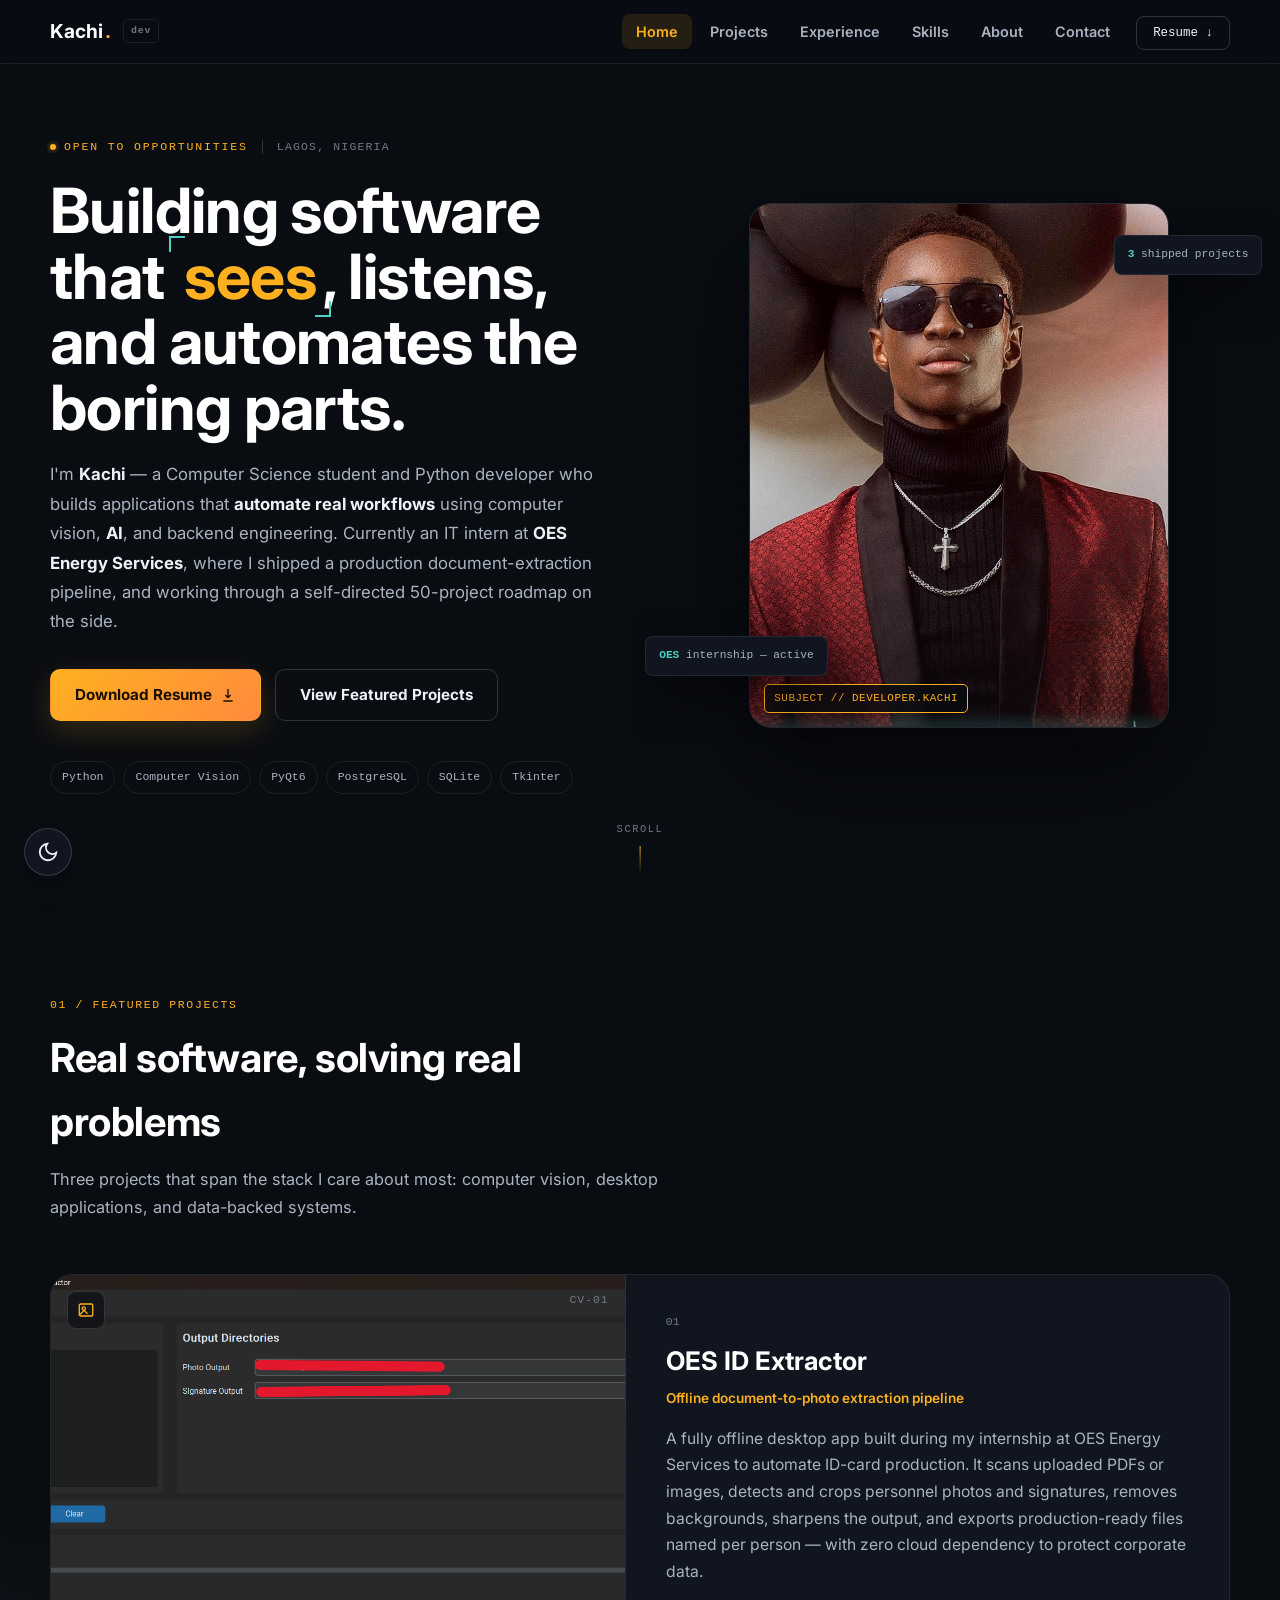
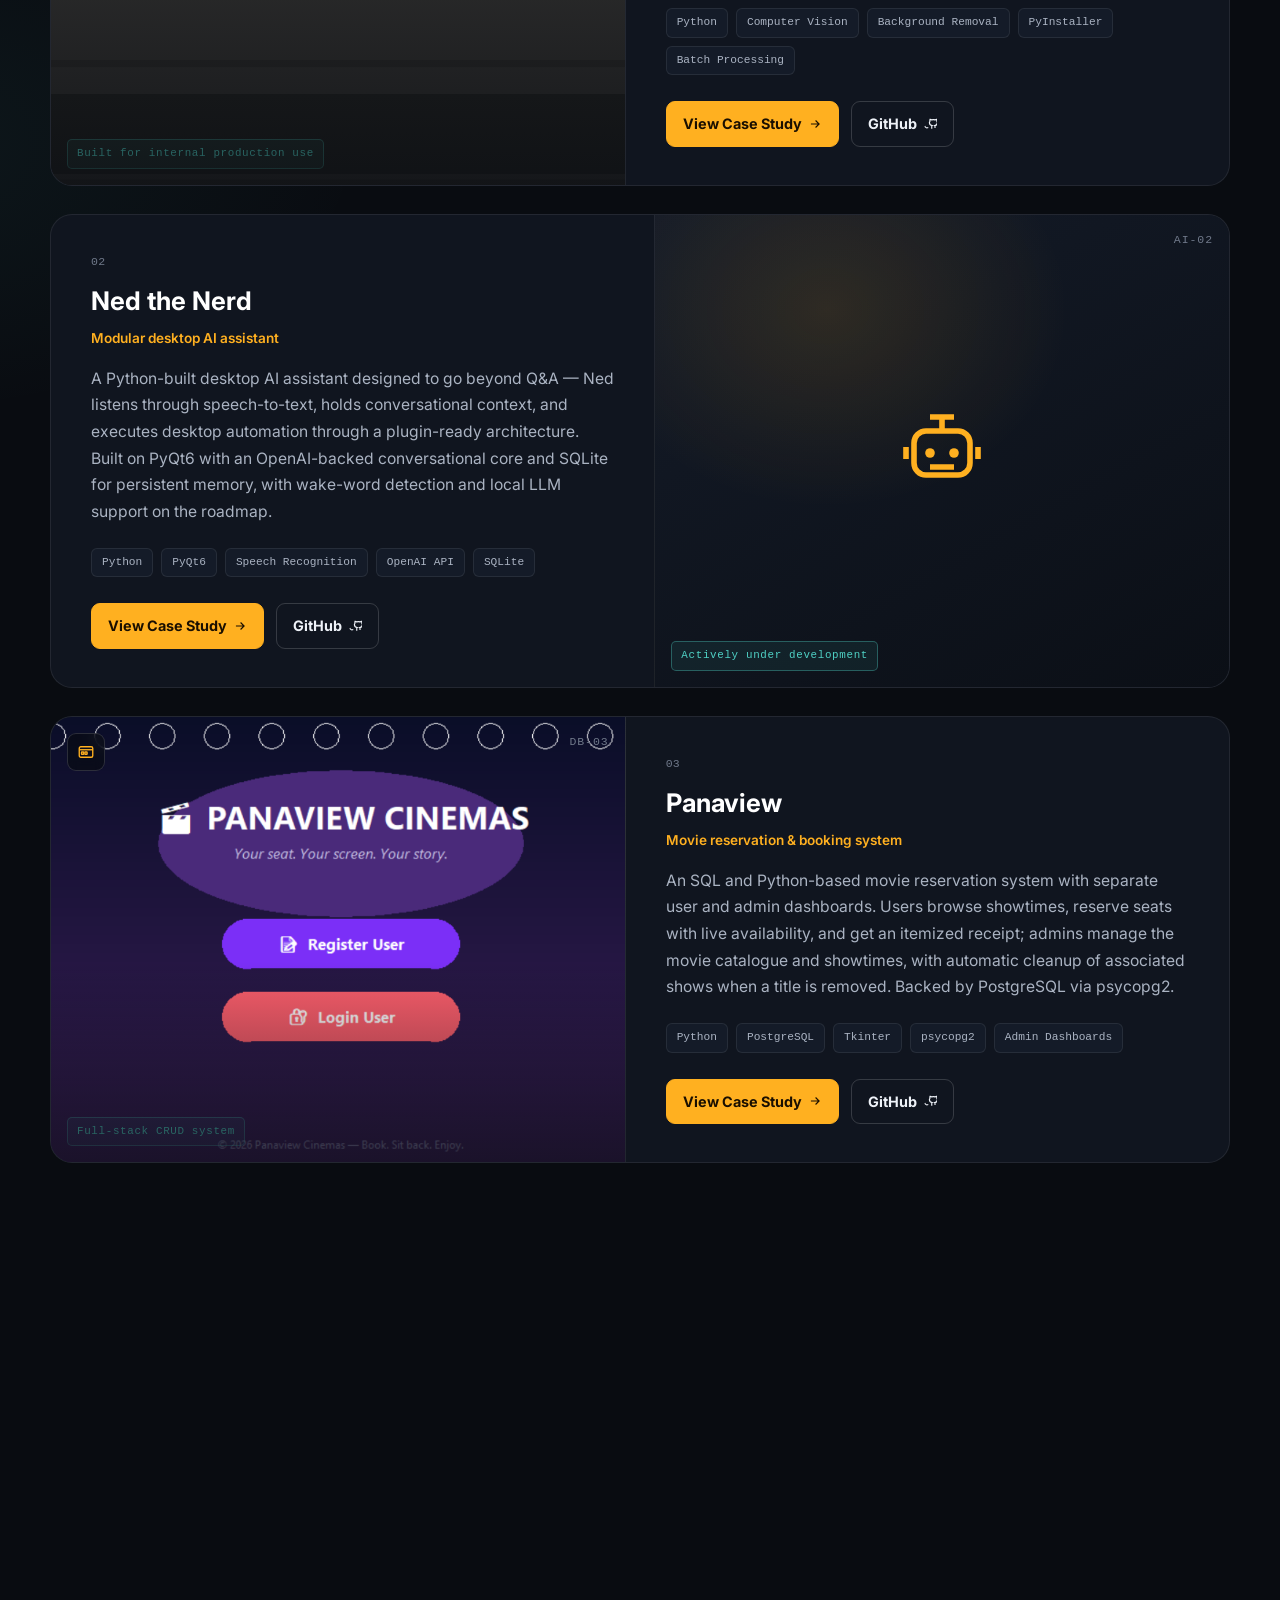
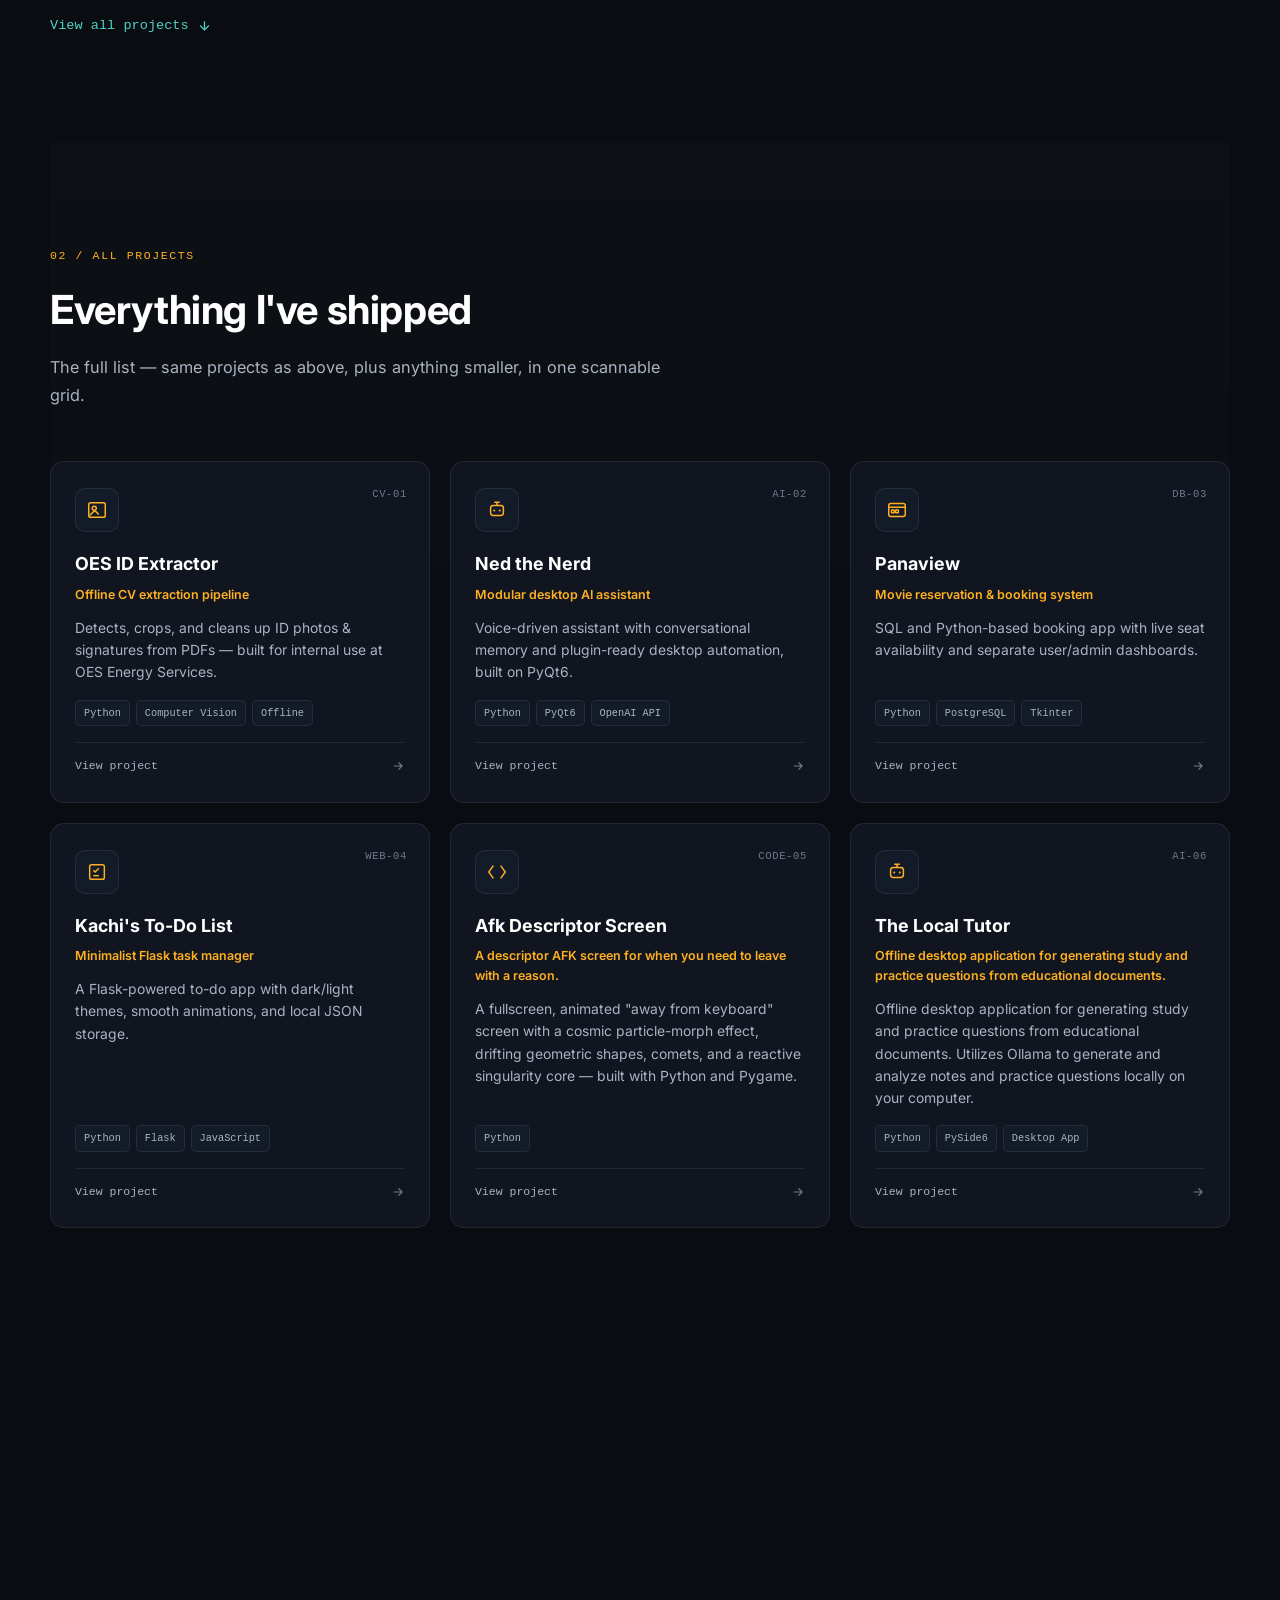
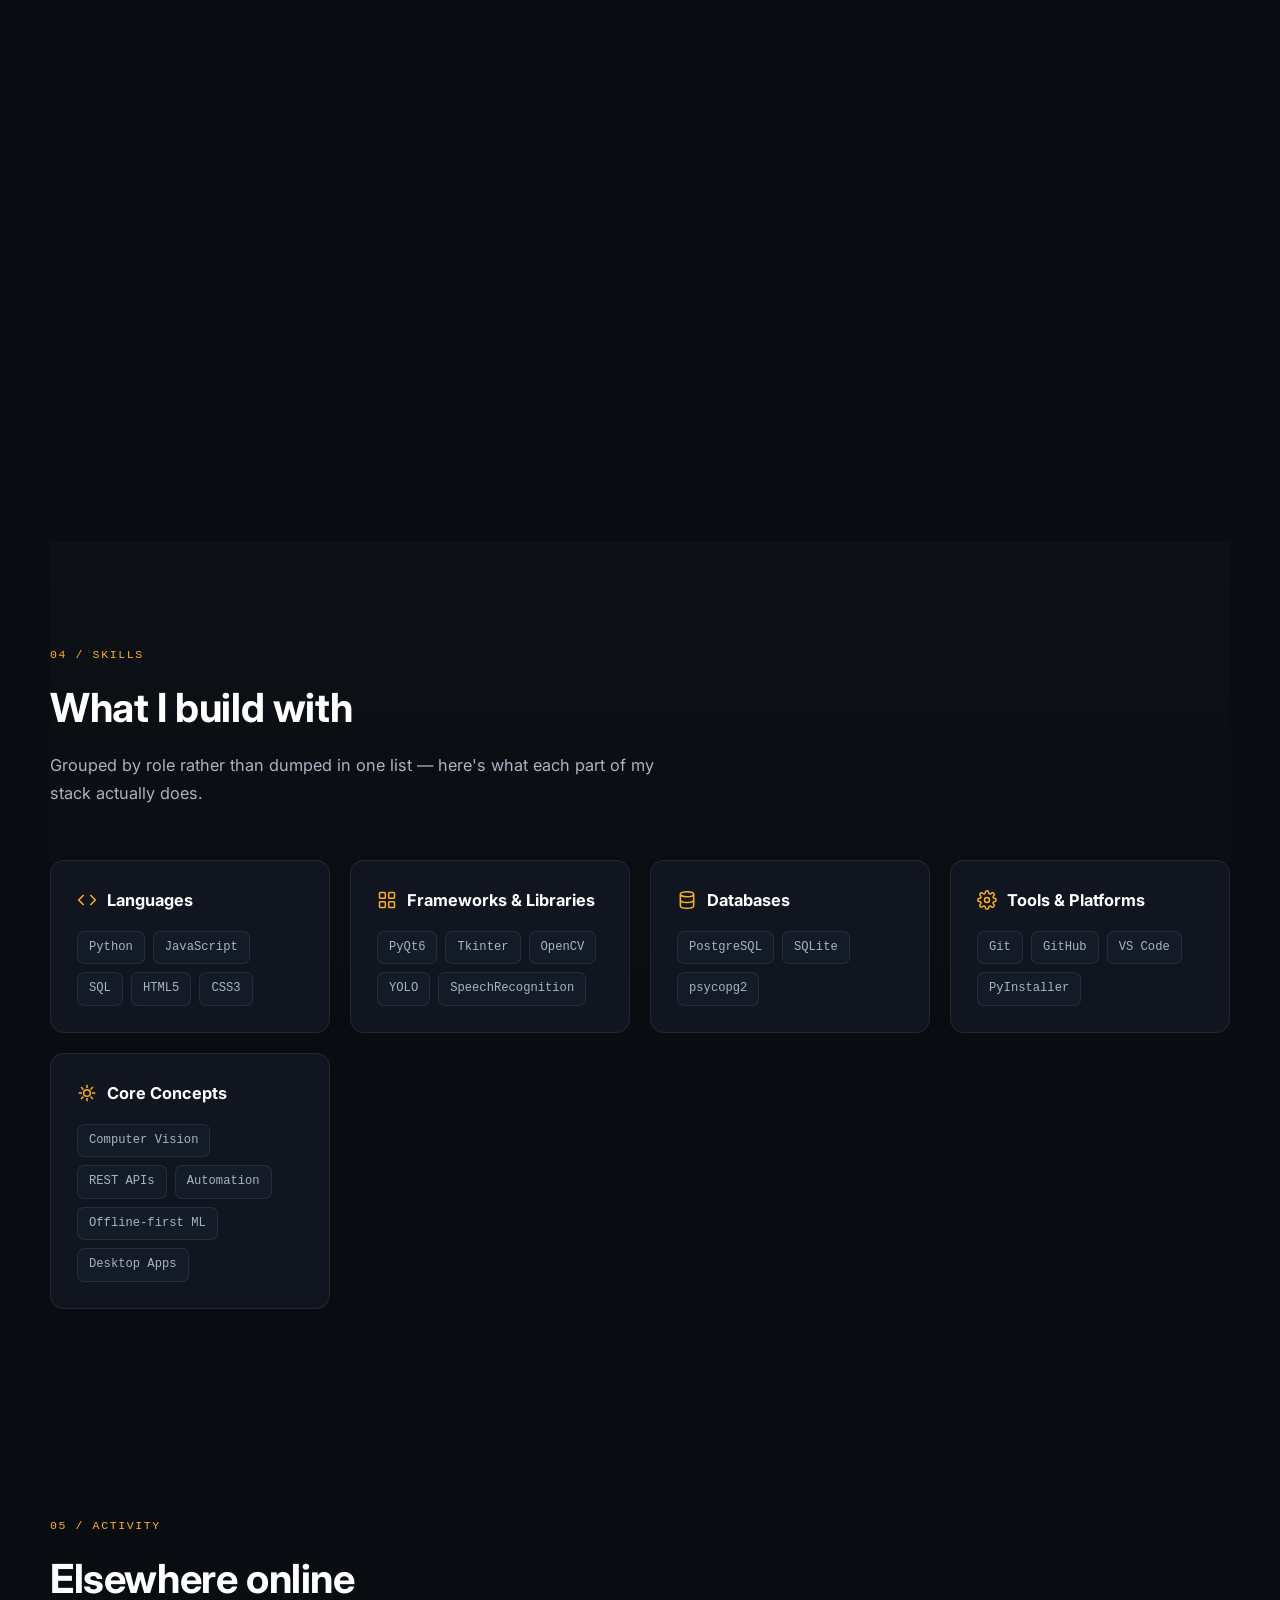
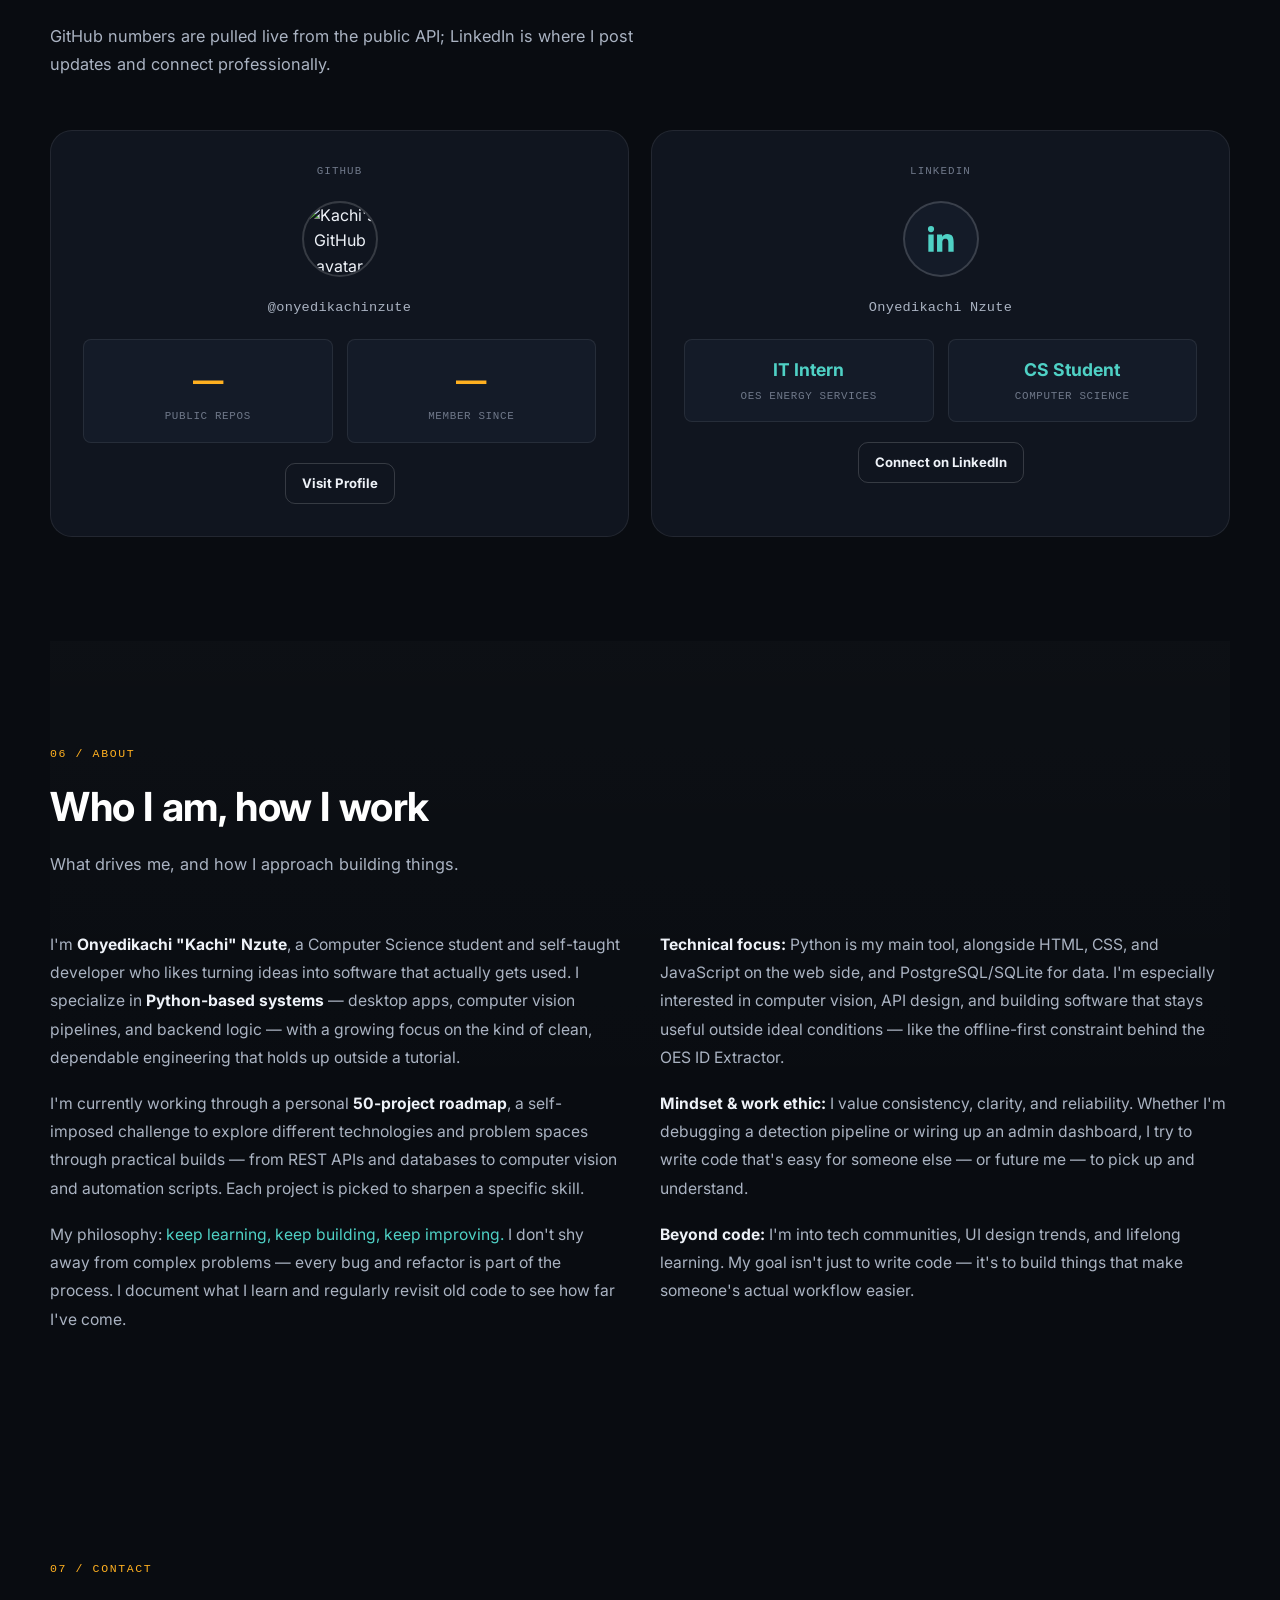
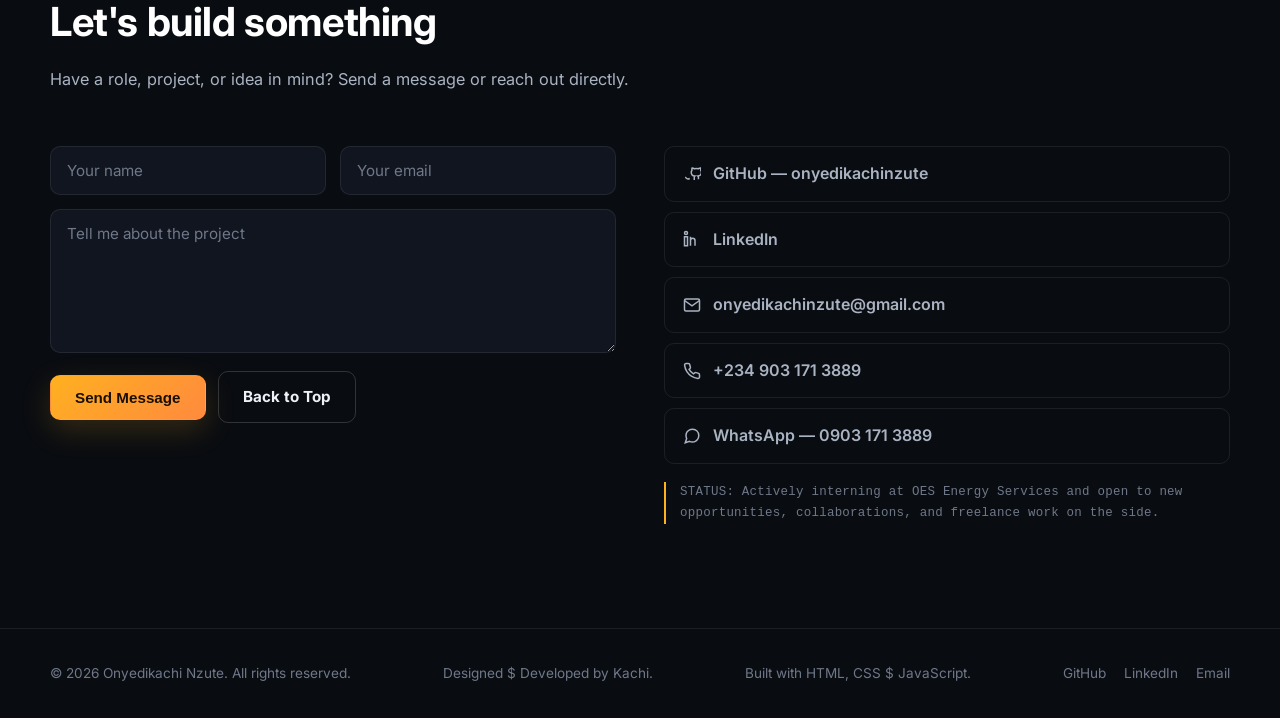
==== commit 89a2038d: "Add The Local Tutor Project" ====
--- a/index.html
+++ b/index.html
@@ -291,7 +291,38 @@
         </div>
       </a>
 
-      <!-- FEATURED_PROJECTS_INSERT -->
+      <a class="project-card reveal" href="projects/the-local-tutor.html">
+        <div class="pc-visual" data-shot="projects/screenshots/the-local-tutor/01">
+          <span class="pc-glyph mono">AI-06</span>
+          <span class="corner tl"></span><span class="corner br"></span>
+          <div class="icon-badge">
+            <svg viewBox="0 0 24 24" fill="none" stroke="currentColor" stroke-width="1.8">
+              <rect x="5" y="7" width="14" height="11" rx="3"/><path d="M12 7V4M9 3.5h6"/><circle cx="9" cy="12.5" r="1.1" fill="currentColor" stroke="none"/><circle cx="15" cy="12.5" r="1.1" fill="currentColor" stroke="none"/>
+            </svg>
+          </div>
+          <svg class="pc-icon" viewBox="0 0 24 24" fill="none" stroke="currentColor" stroke-width="1.4">
+            <rect x="5" y="7" width="14" height="11" rx="3"/><path d="M12 7V4M9 3.5h6"/><circle cx="9" cy="12.5" r="1.1" fill="currentColor" stroke="none"/><circle cx="15" cy="12.5" r="1.1" fill="currentColor" stroke="none"/>
+          </svg>
+          <span class="pc-status">Completed</span>
+        </div>
+        <div class="pc-body">
+          <span class="pc-index mono">04</span>
+          <h3 class="pc-title">The Local Tutor</h3>
+          <p class="pc-subtitle">Offline desktop application for generating study and practice questions from educational documents.</p>
+          <p class="pc-desc">Offline desktop application for generating study and practice questions from educational documents. Utilizes Ollama to generate and analyze notes and practice questions locally on your computer.</p>
+          <div class="pc-tags"><span>Python</span><span>PySide6</span><span>Desktop App</span></div>
+          <div class="pc-actions">
+            <span class="pc-link filled">View Case Study
+              <svg viewBox="0 0 24 24" fill="none" stroke="currentColor" stroke-width="2"><path d="M5 12h14M13 6l6 6-6 6"/></svg>
+            </span>
+            <span class="pc-link">GitHub
+              <svg viewBox="0 0 24 24" fill="none" stroke="currentColor" stroke-width="2"><path d="M9 18c-4.5 2-4.5-1-6-2m12 4v-3.4c0-.9.3-1.5.7-1.8-2.3-.3-4.7-1.2-4.7-5.2 0-1.1.4-2 1-2.7-.1-.3-.4-1.4.1-2.9 0 0 .9-.3 3 1a10 10 0 0 1 5.4 0c2.1-1.3 3-1 3-1 .5 1.5.2 2.6.1 2.9.6.7 1 1.6 1 2.7 0 4-2.4 4.9-4.7 5.2.4.3.7.9.7 1.8V19"/></svg>
+            </span>
+          </div>
+        </div>
+      </a>
+
+<!-- FEATURED_PROJECTS_INSERT -->
     </div>
 
     <a class="view-all-link" href="#all-projects">
@@ -404,6 +435,24 @@
         <p class="mini-subtitle">A descriptor AFK screen for when you need to leave with a reason.</p>
         <p class="mini-desc">A fullscreen, animated "away from keyboard" screen with a cosmic particle-morph effect, drifting geometric shapes, comets, and a reactive singularity core — built with Python and Pygame.</p>
         <div class="mini-tags"><span>Python</span></div>
+        <div class="mini-card-foot">
+          <span>View project</span>
+          <svg viewBox="0 0 24 24" fill="none" stroke="currentColor" stroke-width="2"><path d="M5 12h14M13 6l6 6-6 6"/></svg>
+        </div>
+      </a>
+
+<a class="mini-card" href="projects/the-local-tutor.html">
+        <span class="corner tl"></span><span class="corner br"></span>
+        <span class="mini-card-glyph">AI-06</span>
+        <div class="mini-card-icon">
+          <svg viewBox="0 0 24 24" fill="none" stroke="currentColor" stroke-width="1.6">
+            <rect x="5" y="7" width="14" height="11" rx="3"/><path d="M12 7V4M9 3.5h6"/><circle cx="9" cy="12.5" r="1.1" fill="currentColor" stroke="none"/><circle cx="15" cy="12.5" r="1.1" fill="currentColor" stroke="none"/>
+          </svg>
+        </div>
+        <h3>The Local Tutor</h3>
+        <p class="mini-subtitle">Offline desktop application for generating study and practice questions from educational documents.</p>
+        <p class="mini-desc">Offline desktop application for generating study and practice questions from educational documents. Utilizes Ollama to generate and analyze notes and practice questions locally on your computer.</p>
+        <div class="mini-tags"><span>Python</span><span>PySide6</span><span>Desktop App</span></div>
         <div class="mini-card-foot">
           <span>View project</span>
           <svg viewBox="0 0 24 24" fill="none" stroke="currentColor" stroke-width="2"><path d="M5 12h14M13 6l6 6-6 6"/></svg>
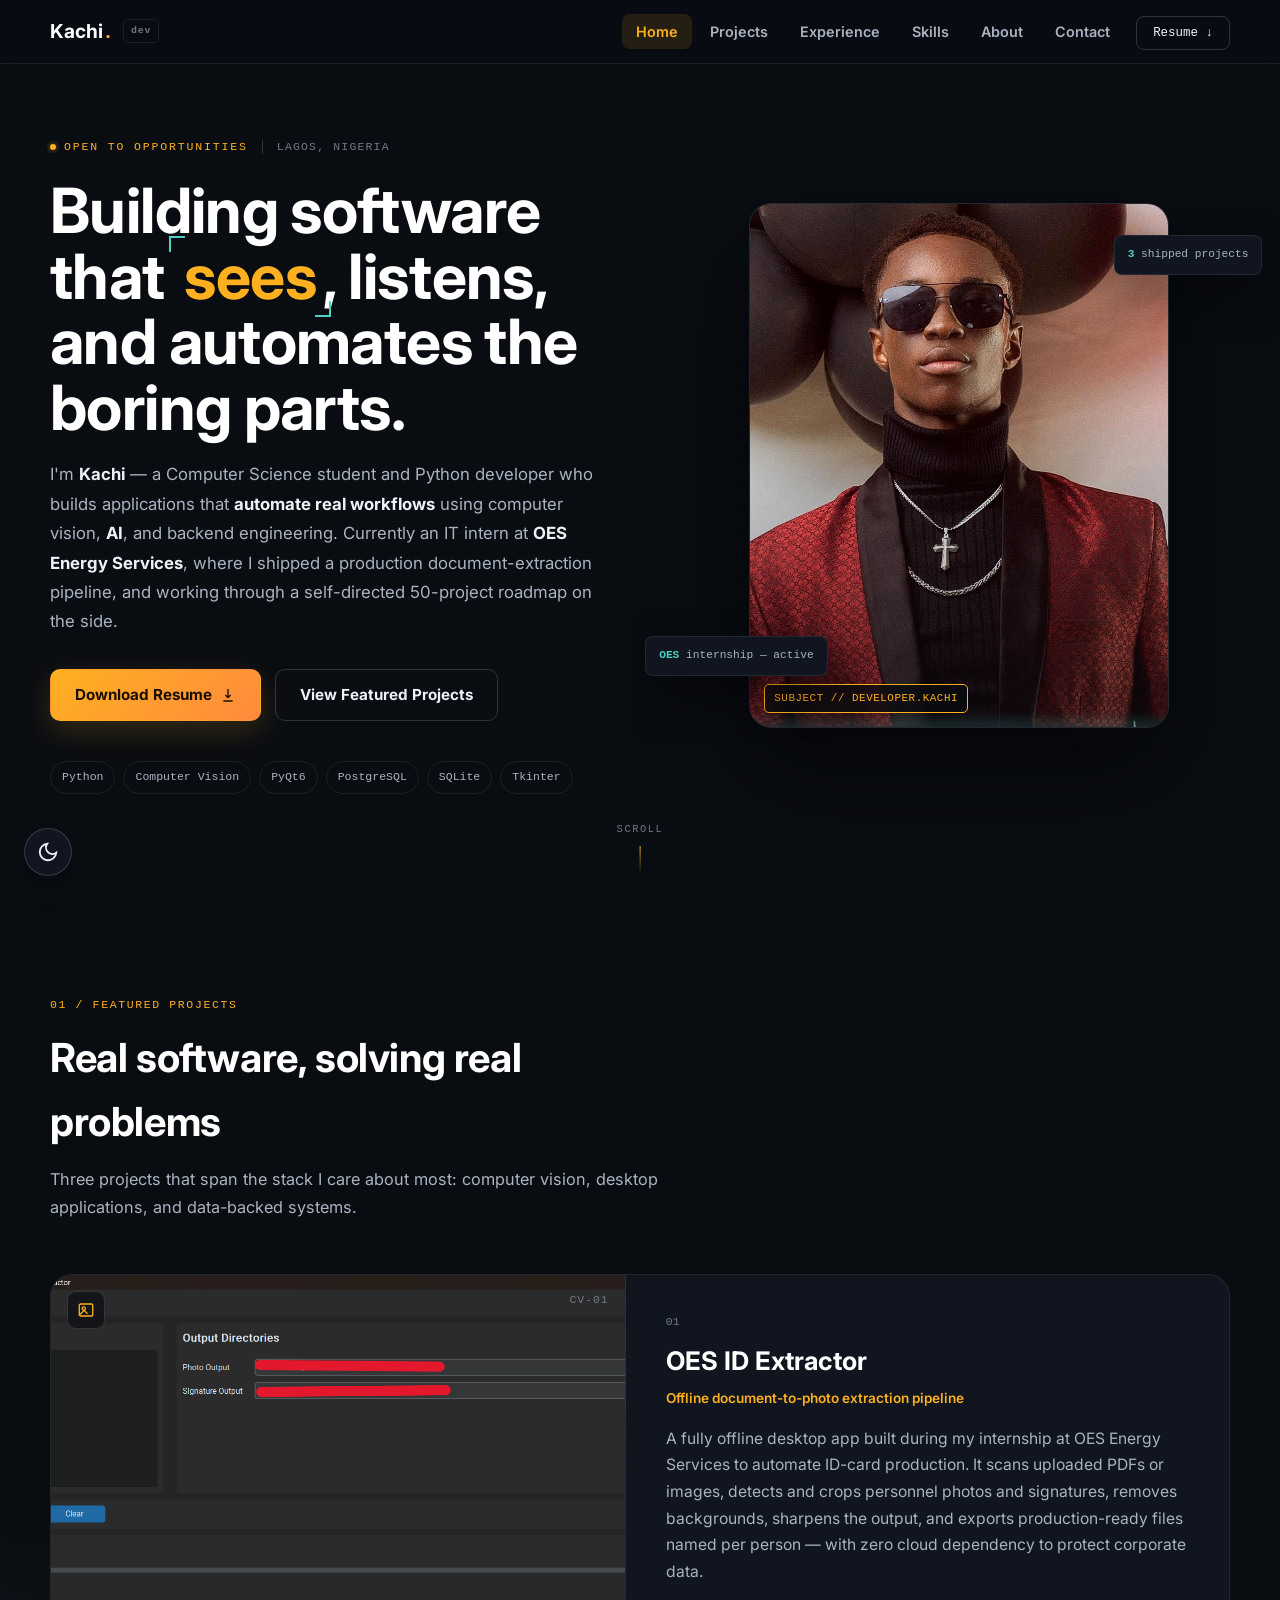
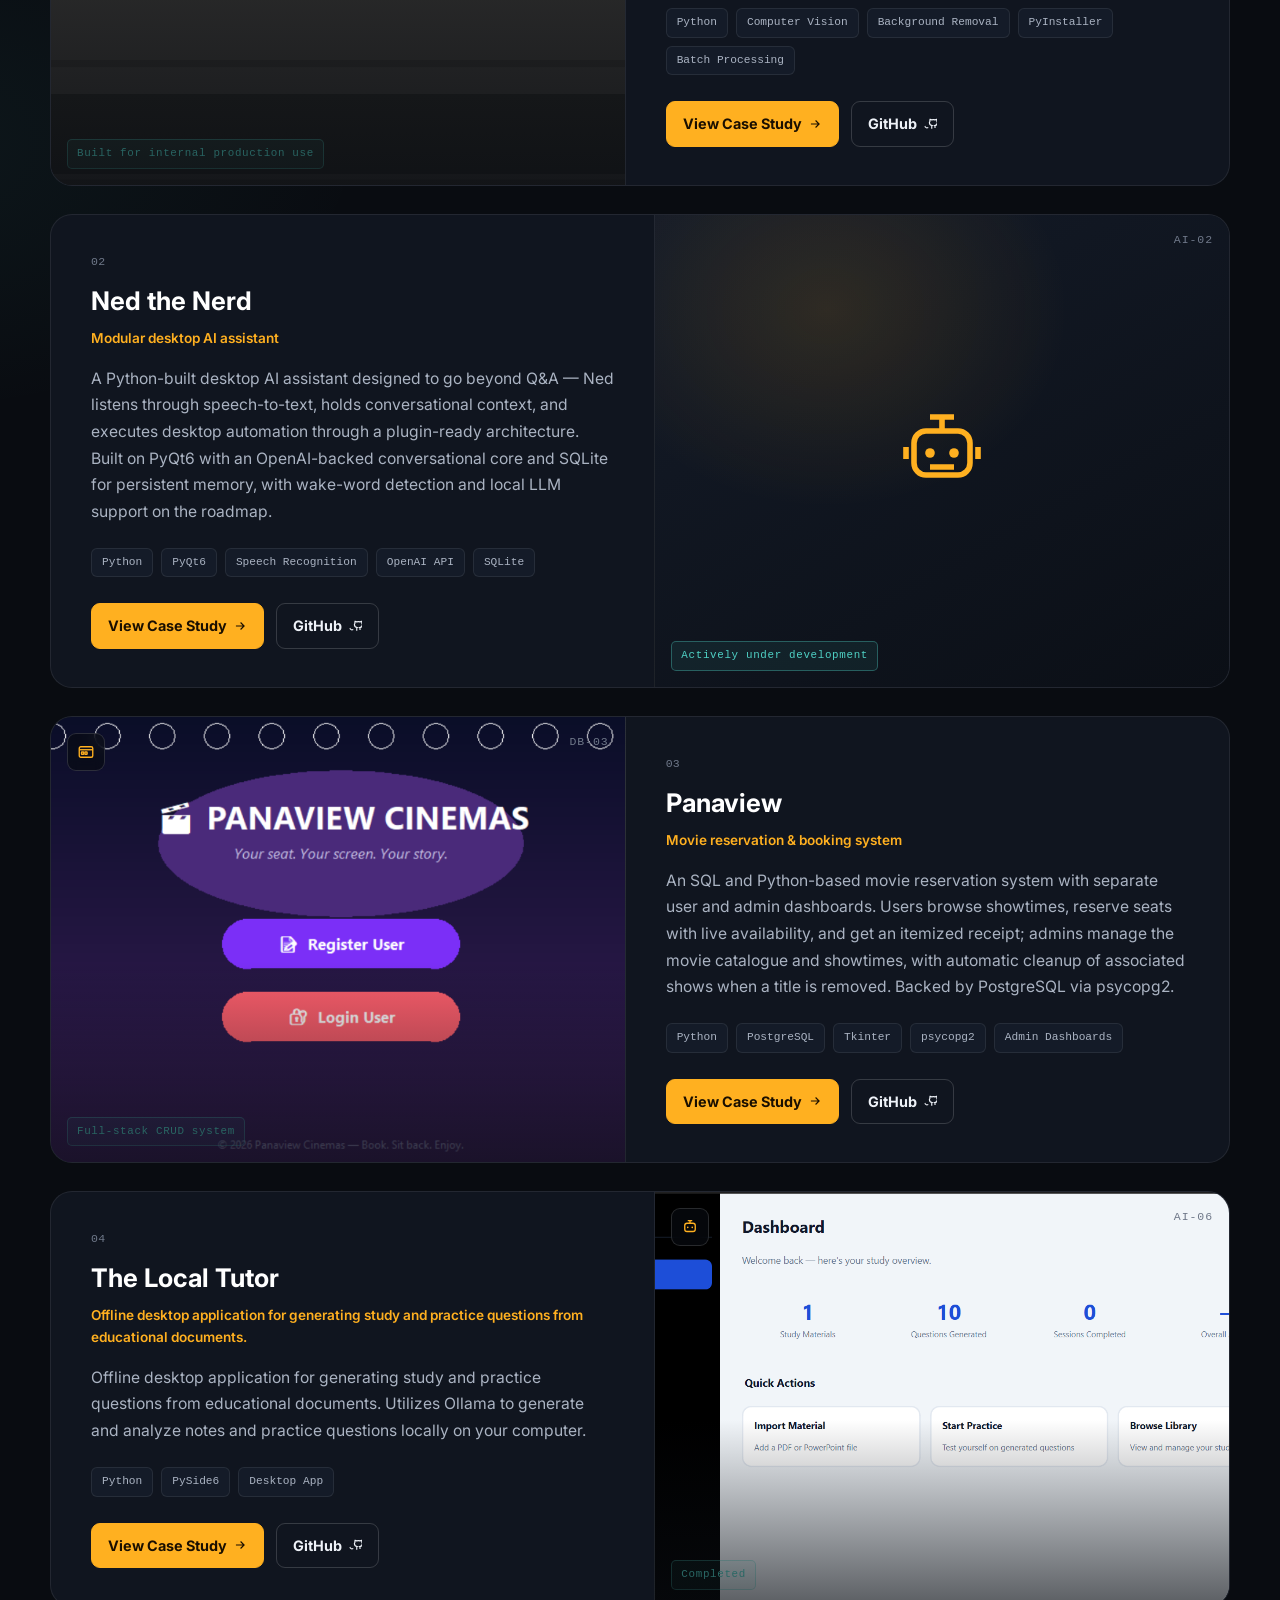
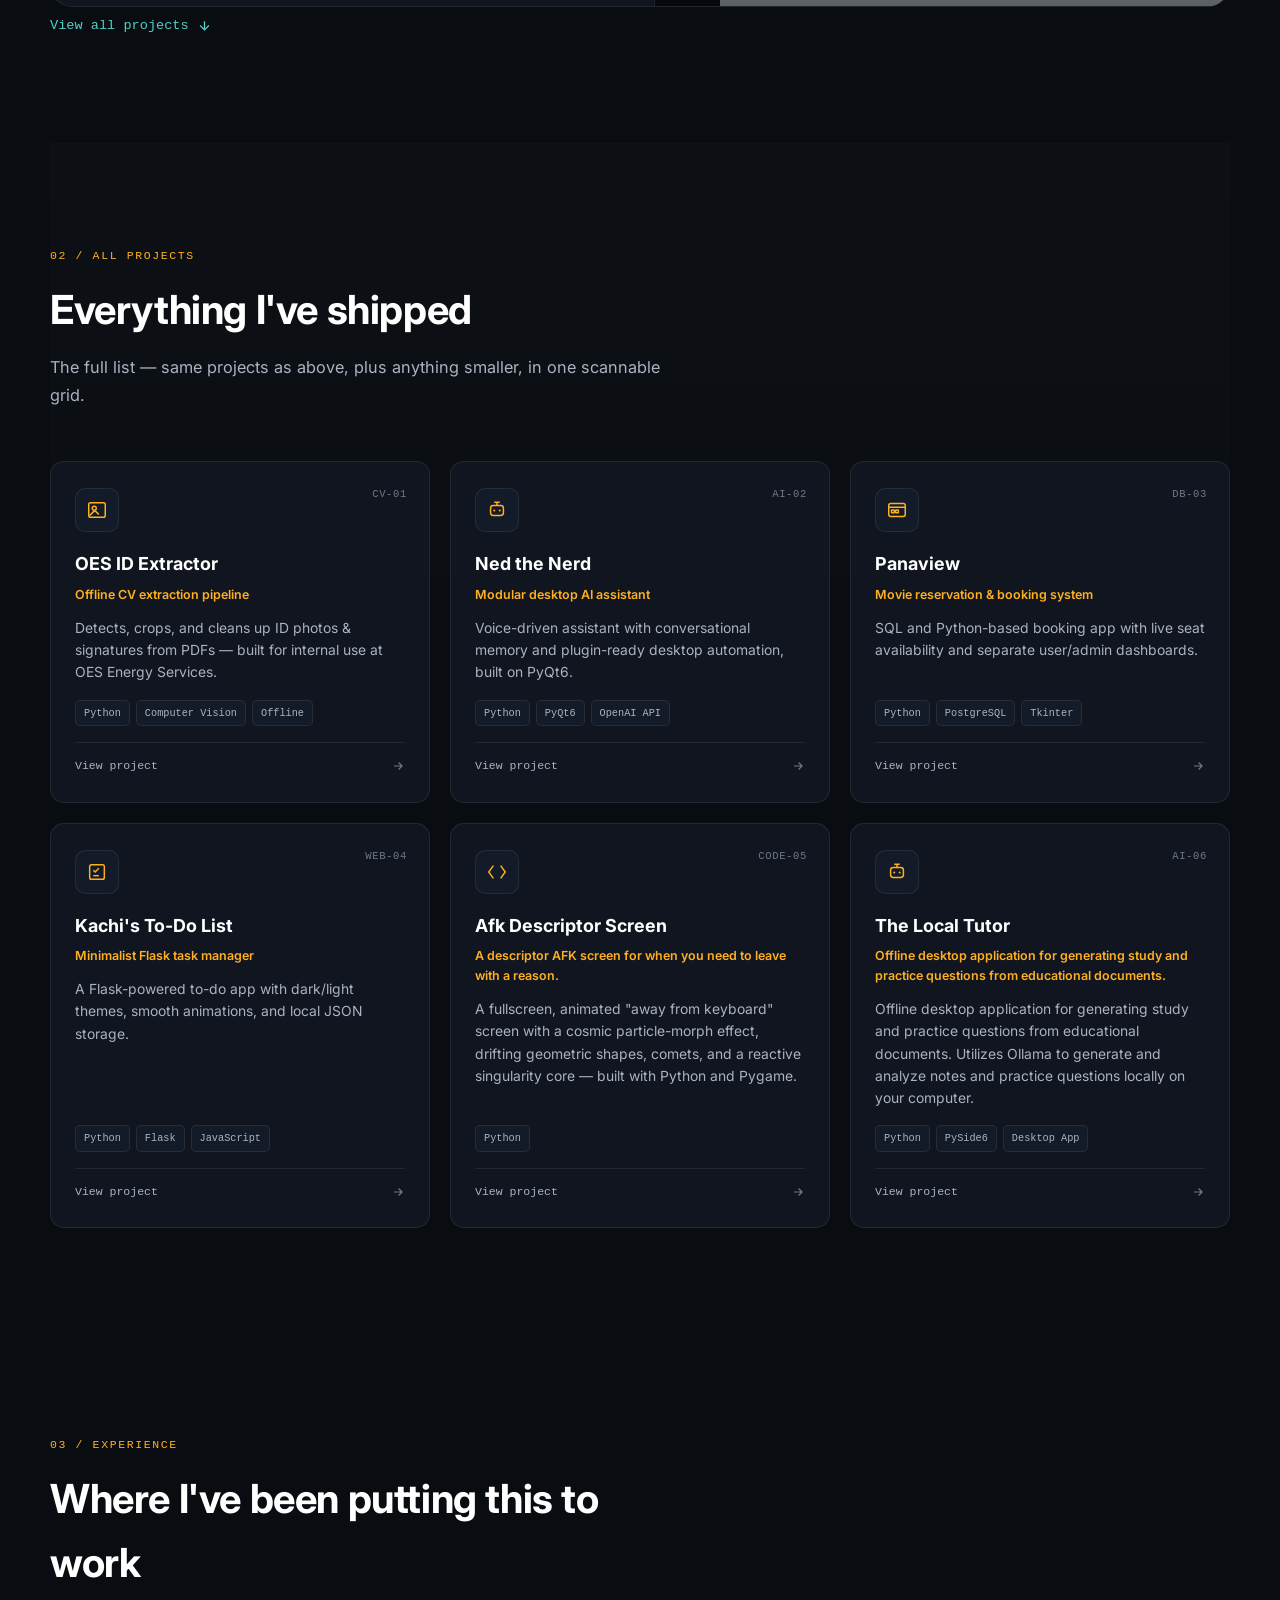
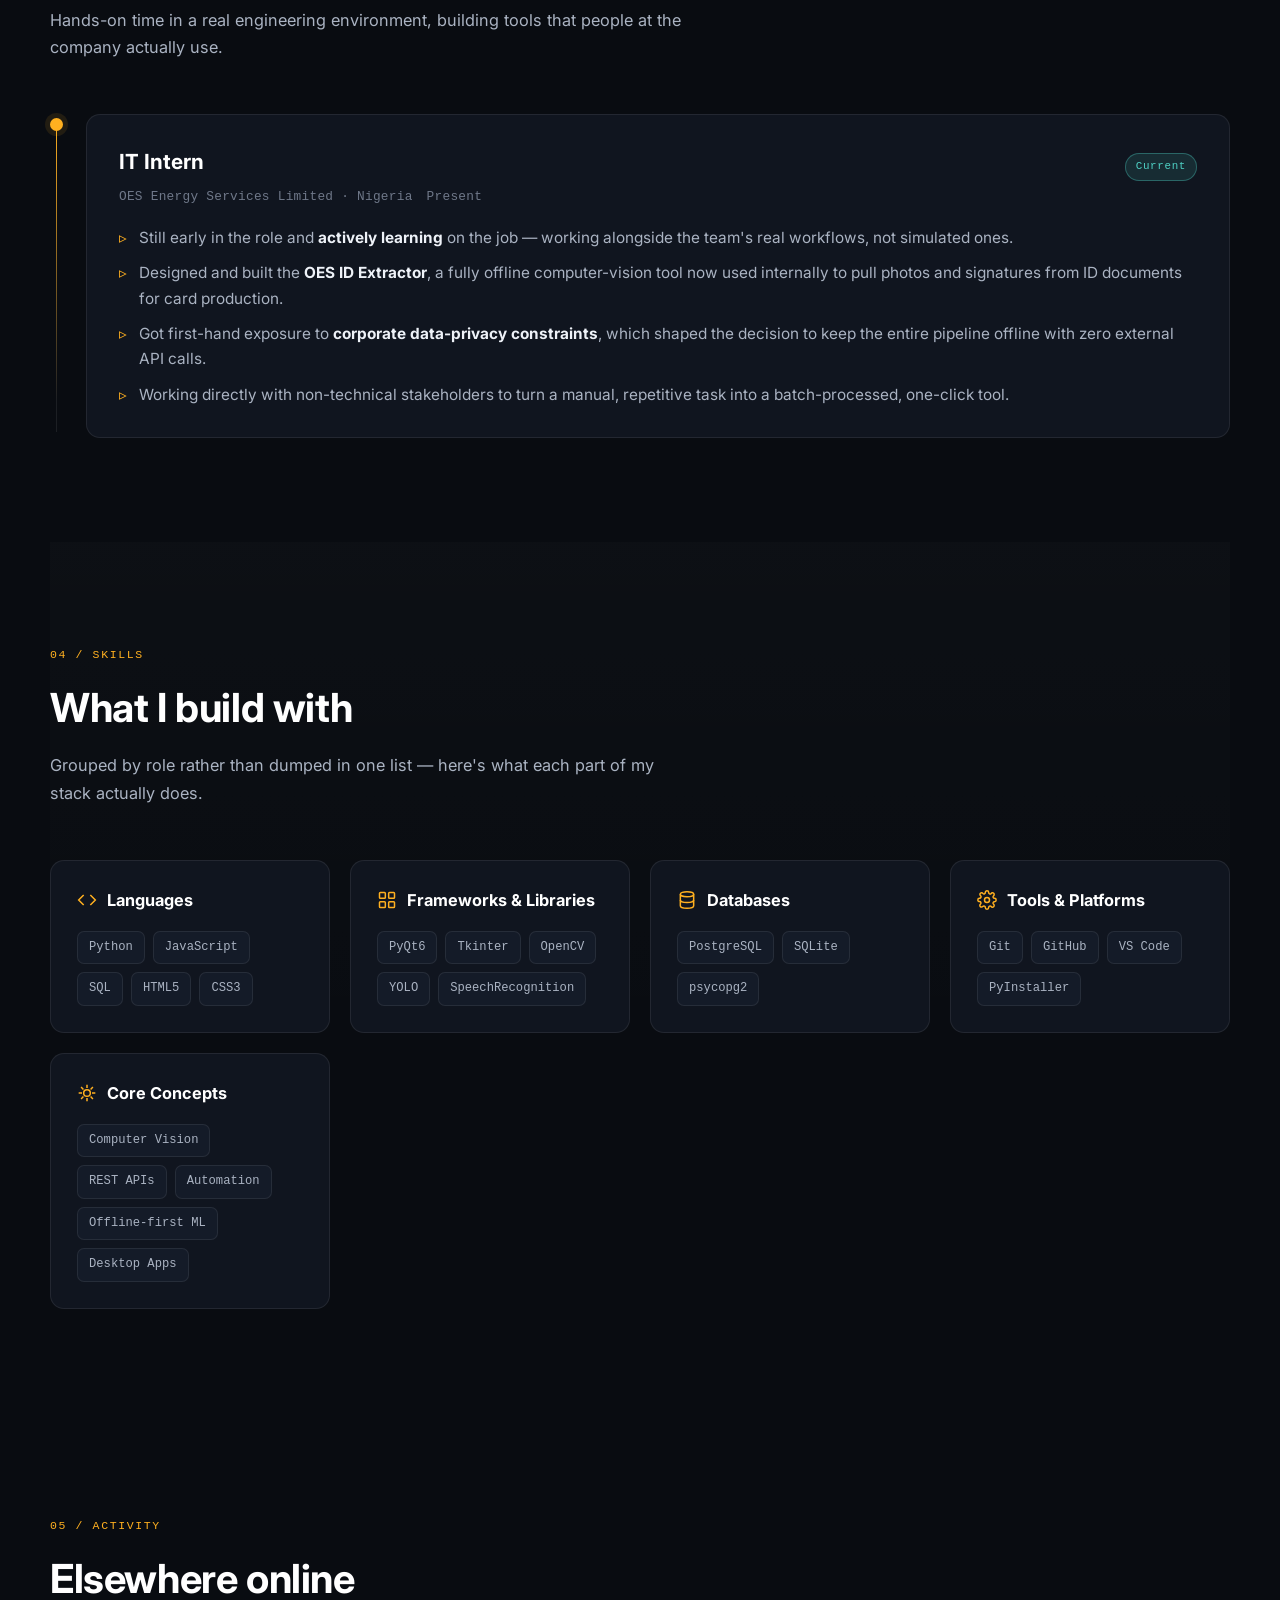
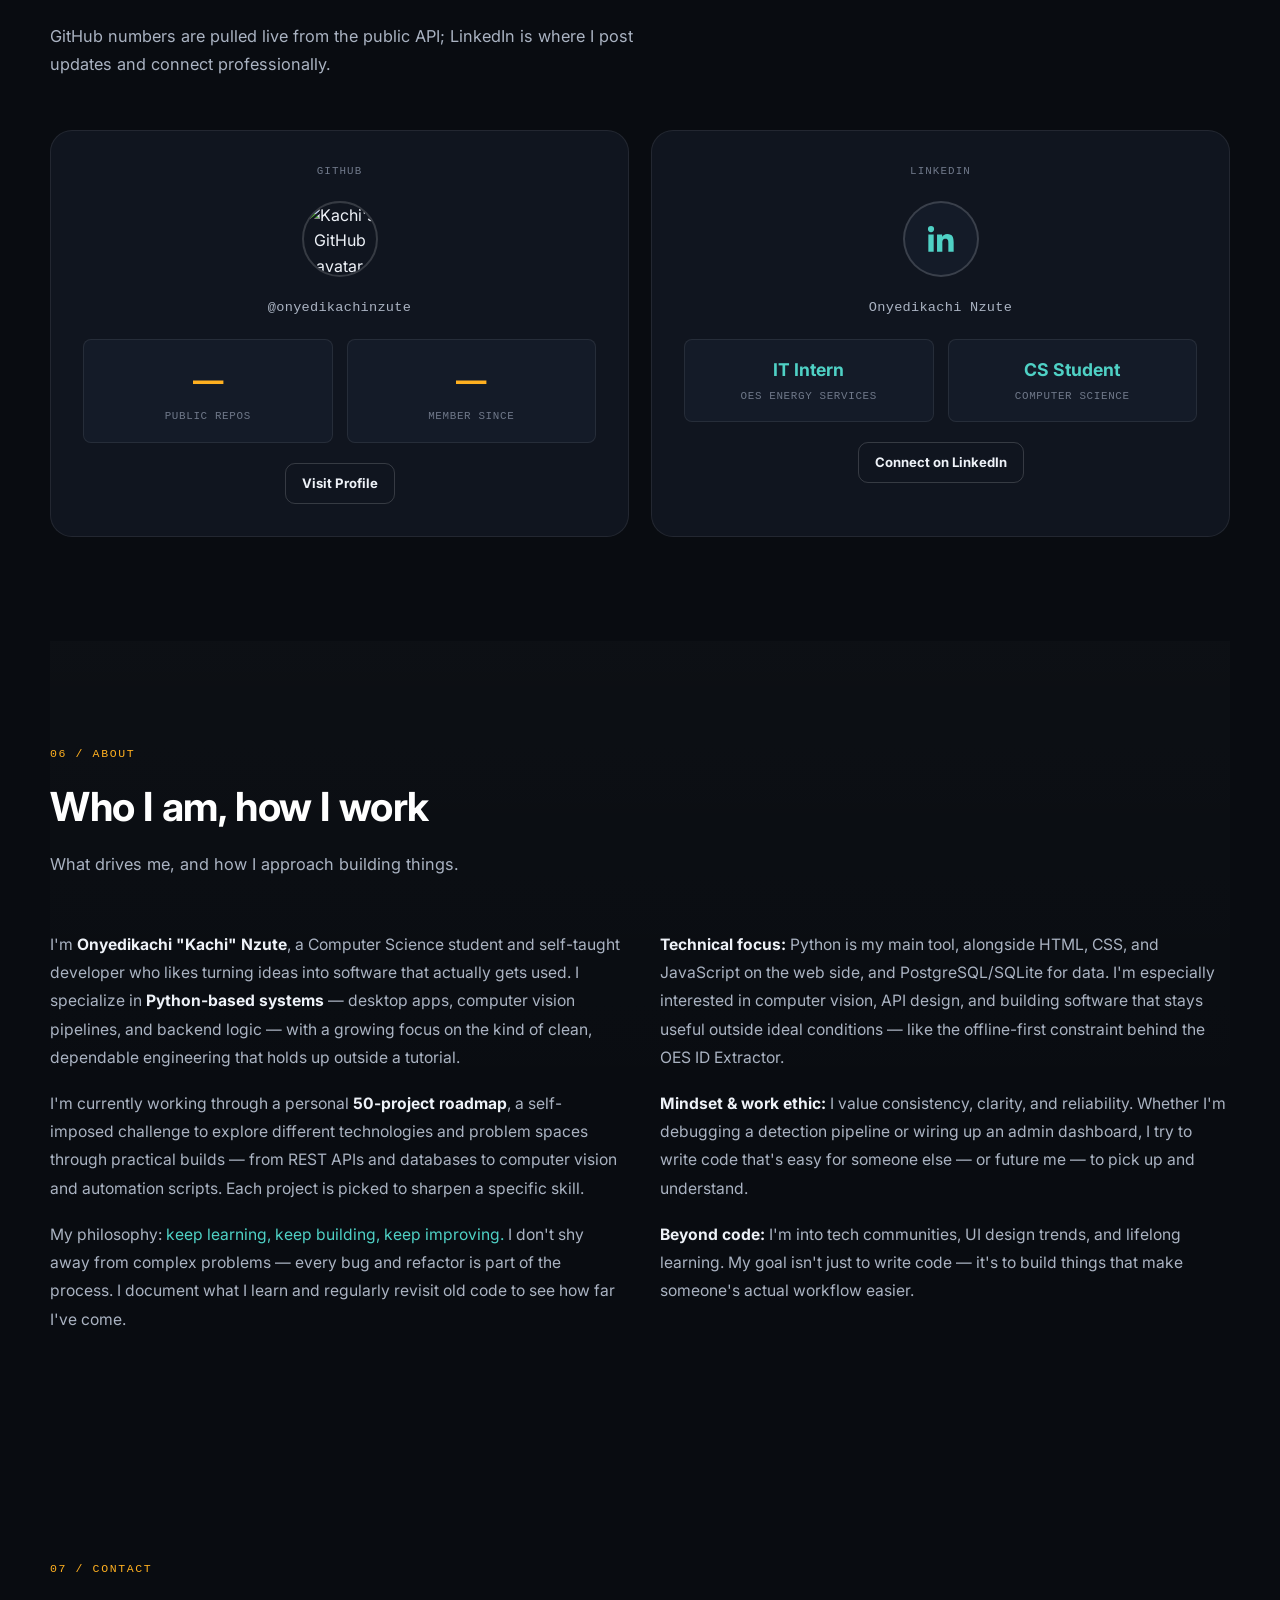
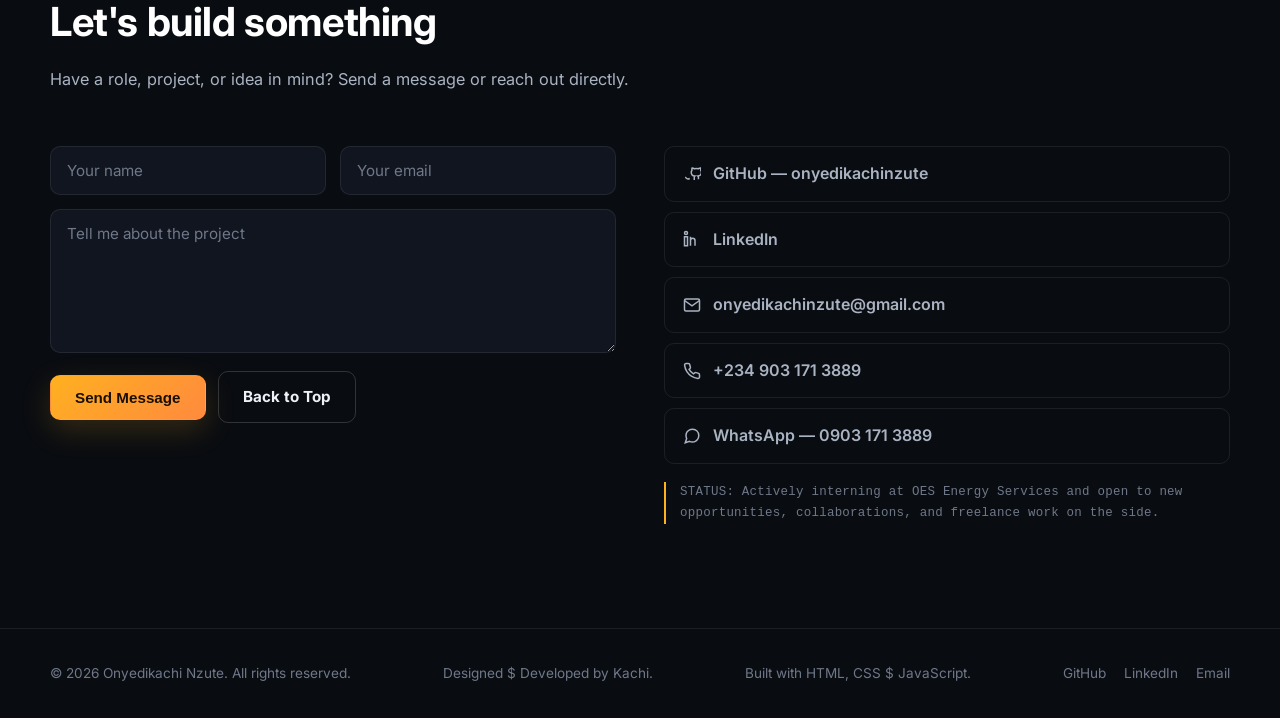
==== commit aabc39fc: "Added Resume" ====
--- a/index.html
+++ b/index.html
@@ -84,7 +84,7 @@
       <li><a href="#skills" class="nav-link">Skills</a></li>
       <li><a href="#about" class="nav-link">About</a></li>
       <li><a href="#contact" class="nav-link">Contact</a></li>
-      <li><a href="#contact" class="nav-cta">Resume ↓</a></li>
+      <li><a href="assets/Onyedikachi_Nzute_Resume.pdf" download class="nav-cta" target="_blank" rel="noopenner noreferrer">Resume ↓</a></li>
     </ul>
   </nav>
 </header>
@@ -113,7 +113,7 @@
       </p>
 
       <div class="hero-cta">
-        <a class="btn primary" href="#contact">
+        <a class="btn primary" href="assets/Onyedikachi_Nzute_Resume.pdf" download="Onyedikachi_Nzute_Resume.pdf" target="_blank" rel="noopener noreferrer">
           Download Resume
           <svg viewBox="0 0 24 24" fill="none" stroke="currentColor" stroke-width="2"><path d="M12 3v13m0 0l-4-4m4 4l4-4M5 21h14"/></svg>
         </a>
